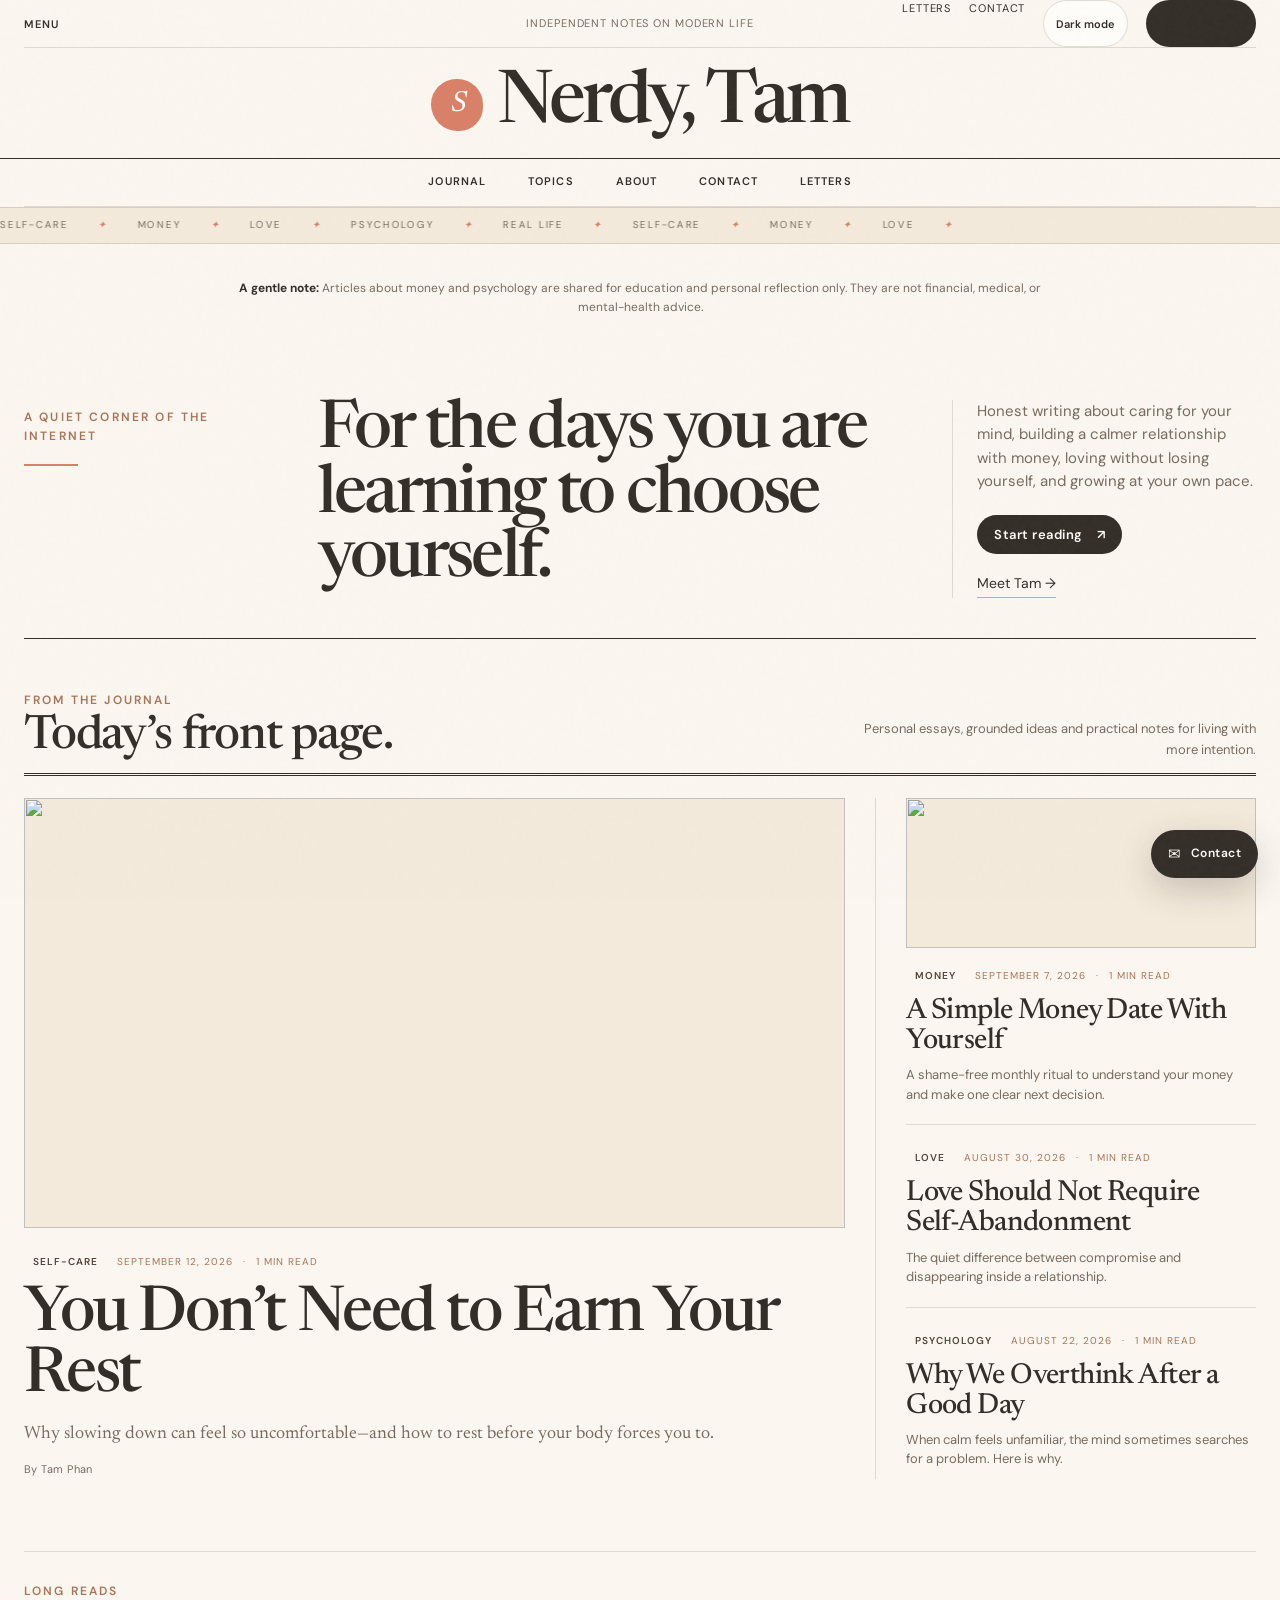
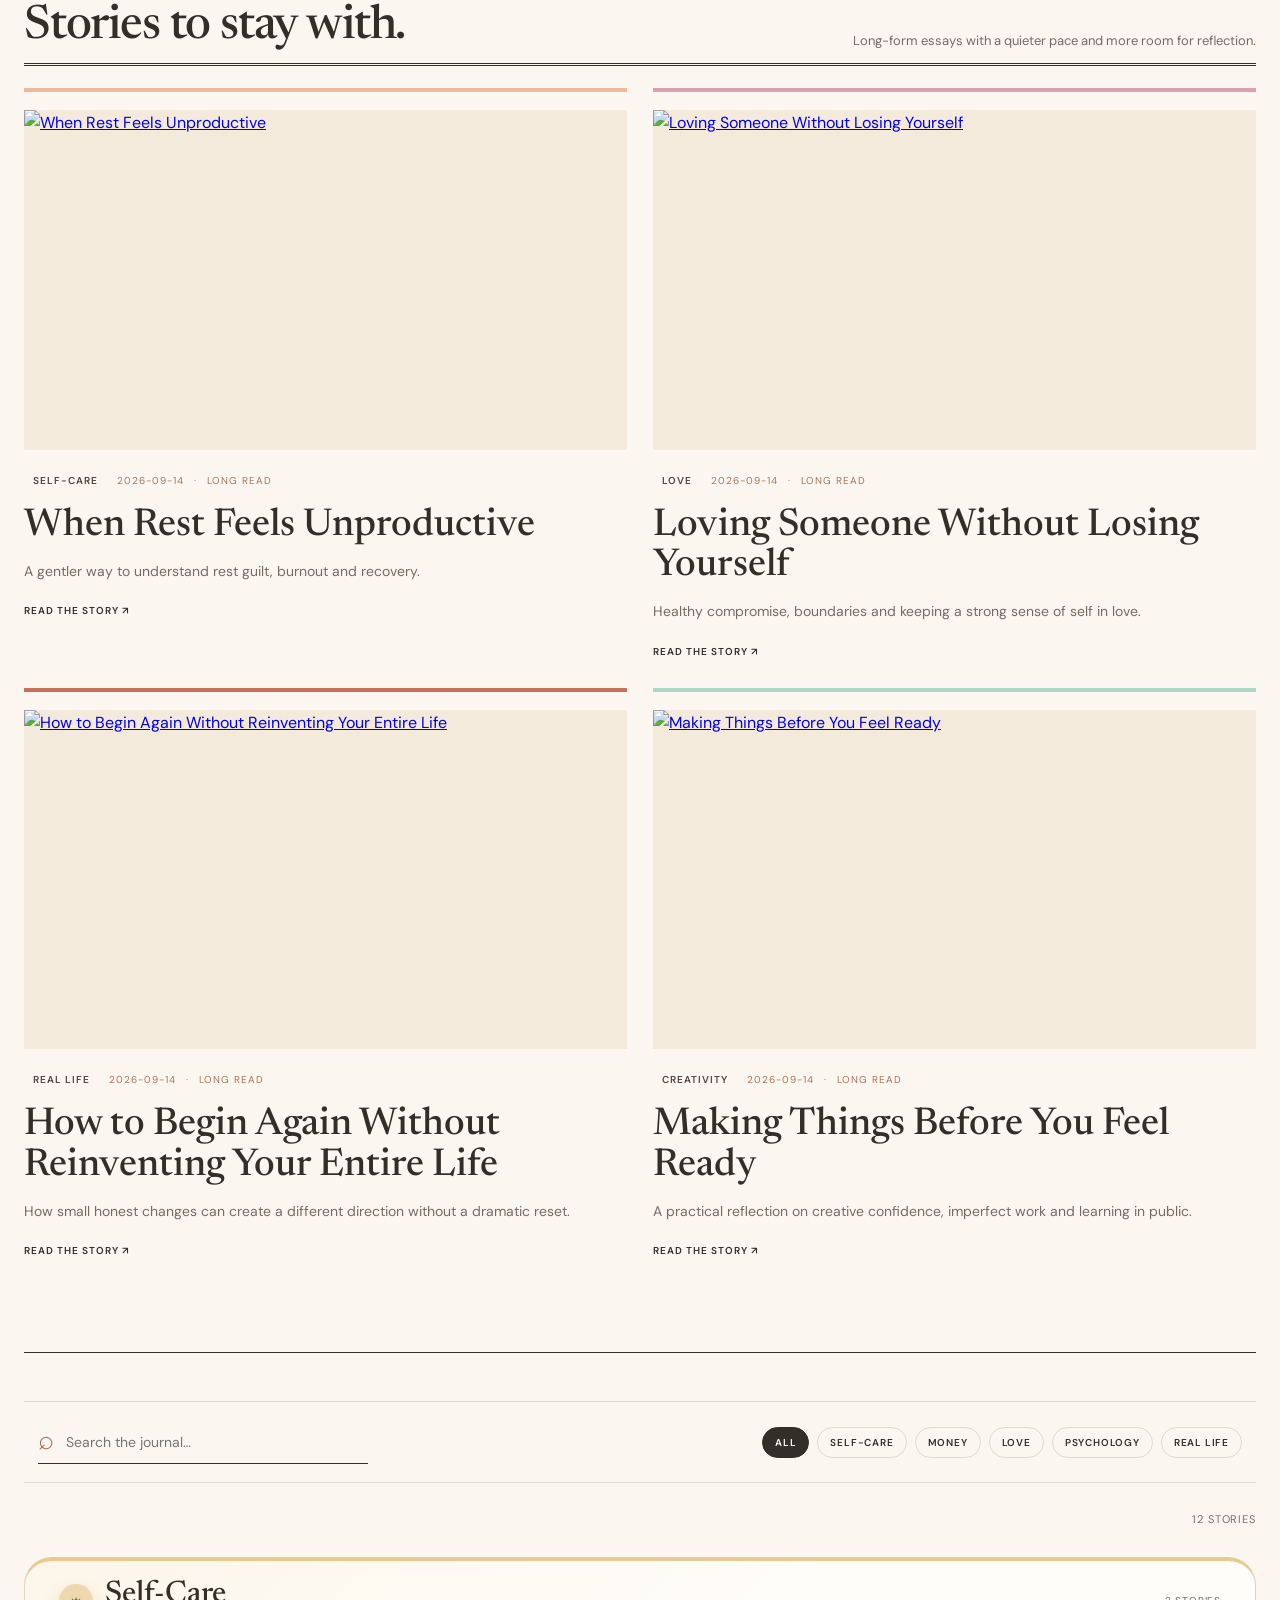
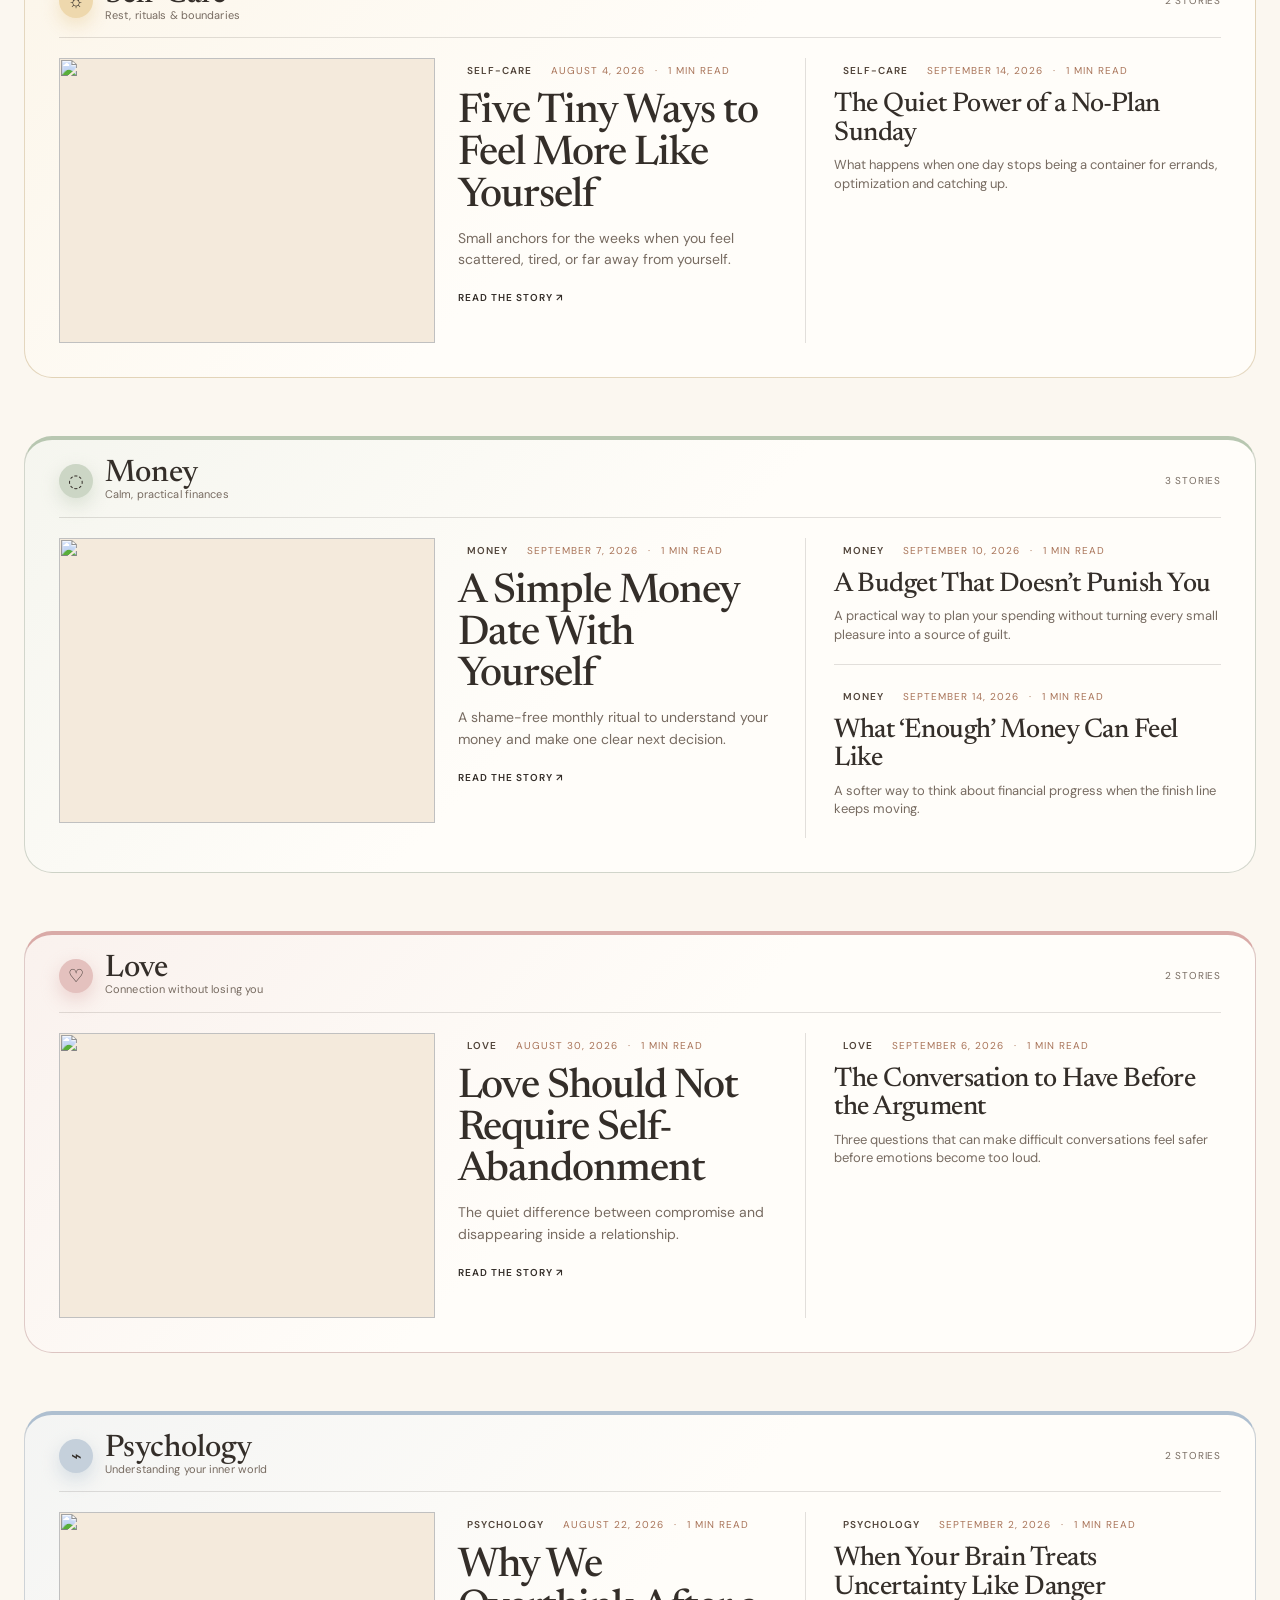
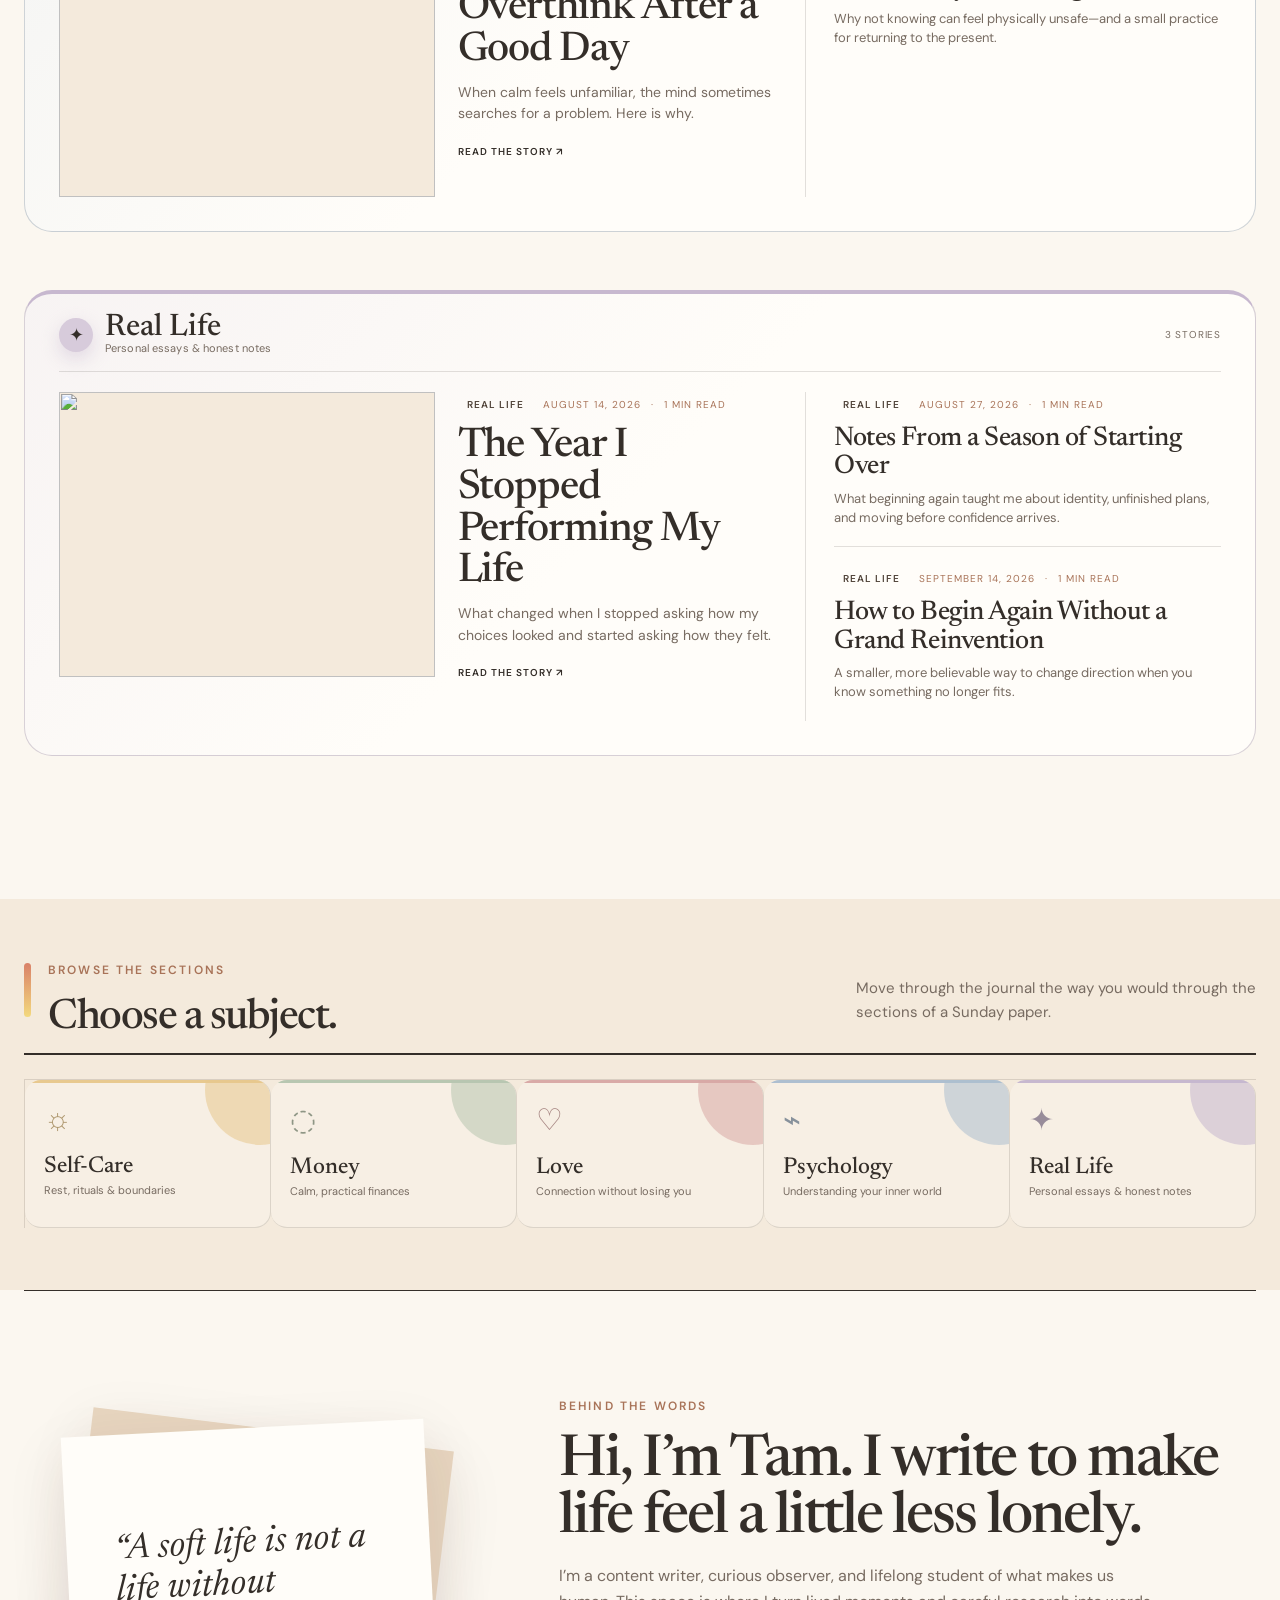
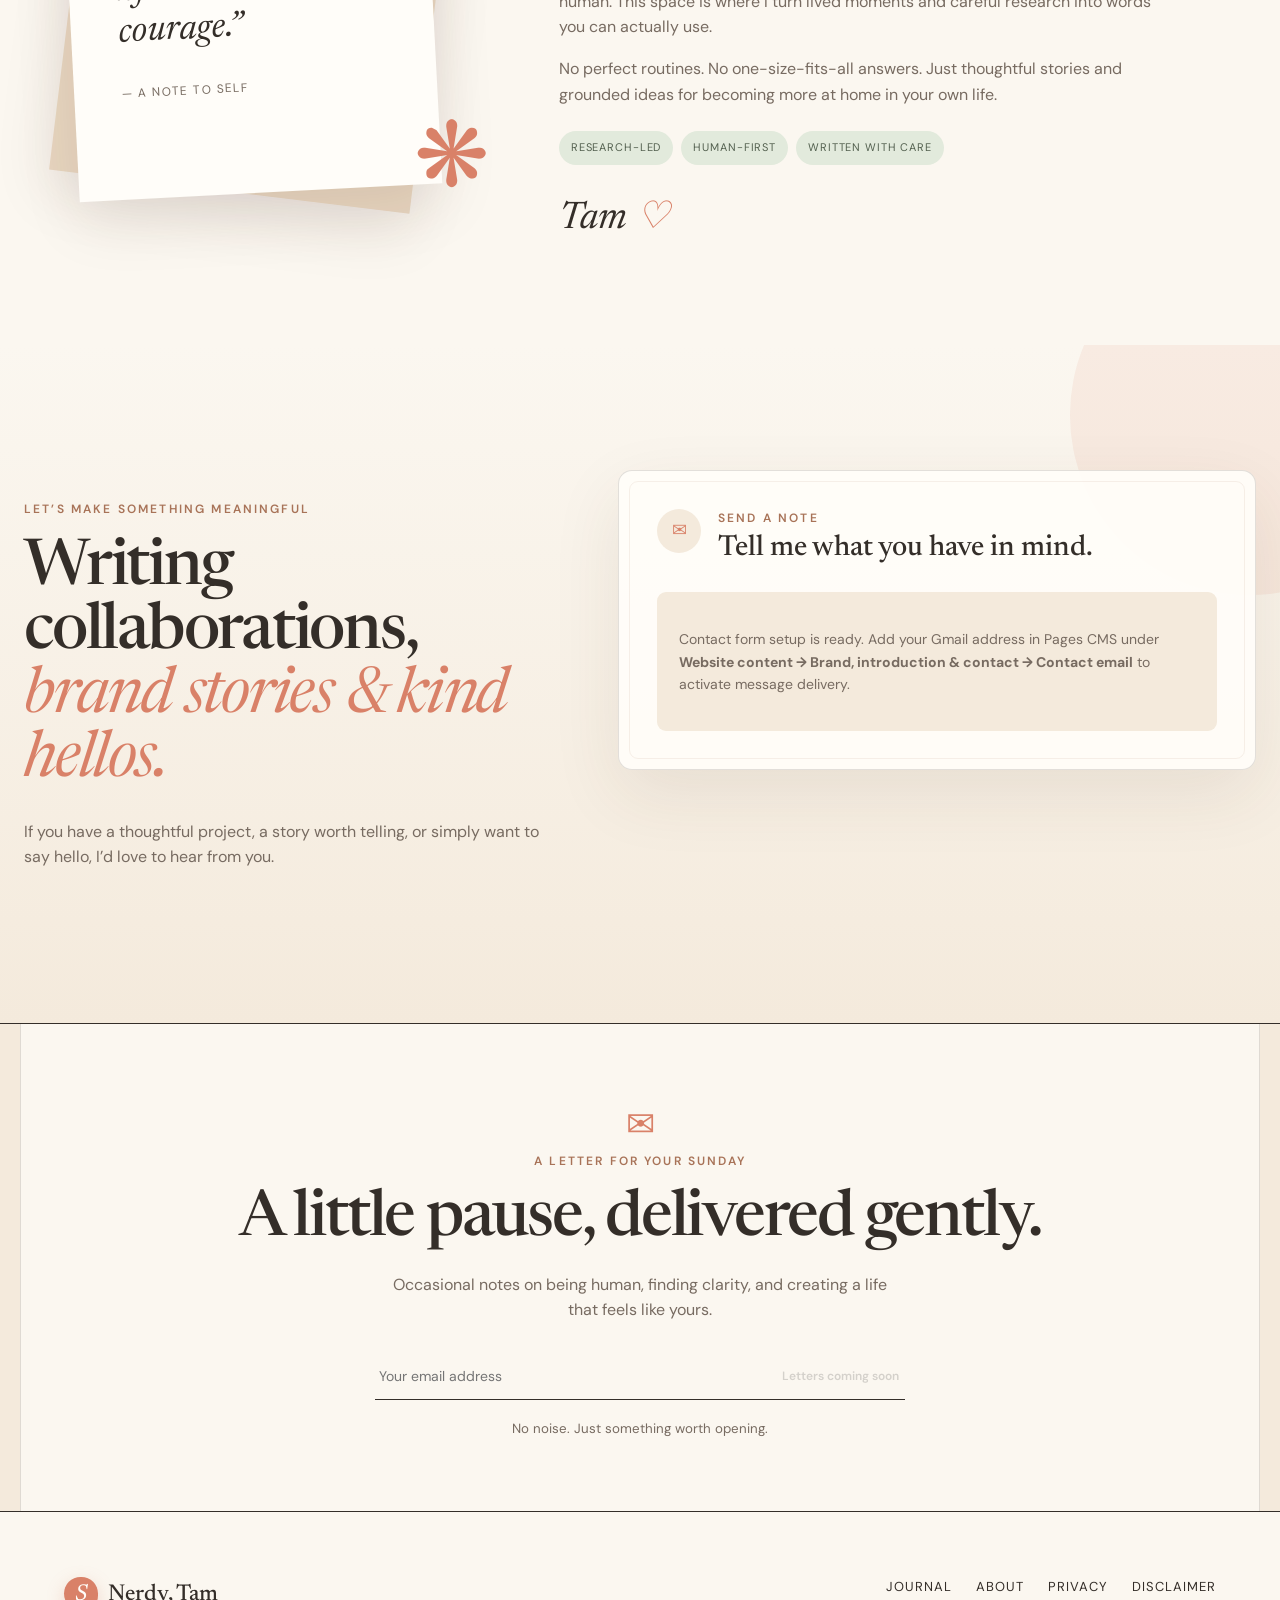
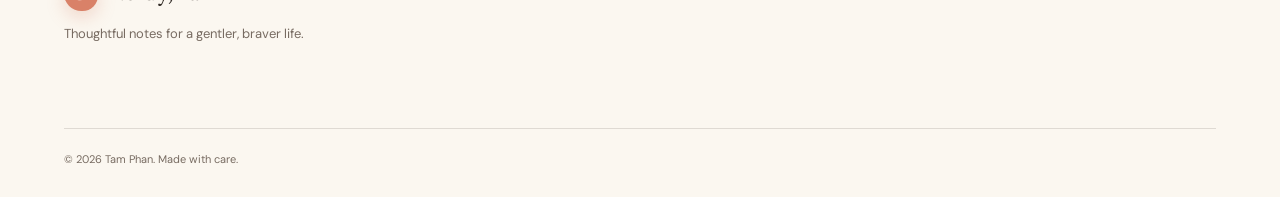
==== index.html @ a3bf7e42 "Activate topic color mapping and refresh editorial effects" ====
<!doctype html>
<html lang="en">
  <head>
    <meta charset="UTF-8" />
    <meta name="viewport" content="width=device-width, initial-scale=1.0" />
    <meta name="description" content="Softly, Tam — thoughtful notes on self-care, money, love, psychology, and becoming." />
    <meta property="og:title" content="Softly, Tam — Notes for a gentler life" />
    <meta property="og:description" content="Thoughtful writing about self-care, money, love, psychology, and becoming." />
    <meta property="og:type" content="website" />
    <meta name="theme-color" content="#f7f0e6" />
    <meta http-equiv="Cache-Control" content="no-cache, no-store, must-revalidate" />
    <title>Softly, Tam — Notes for a gentler life</title>
    <link rel="icon" href="assets/site-icon.svg" />
    <link rel="preconnect" href="https://fonts.googleapis.com" />
    <link rel="preconnect" href="https://fonts.gstatic.com" crossorigin />
    <link href="https://fonts.googleapis.com/css2?family=DM+Sans:wght@400;500;600&family=Newsreader:opsz,wght@6..72,400;6..72,500;6..72,600&display=swap" rel="stylesheet" />
    <link rel="stylesheet" href="styles.css?v=9" />
    <link rel="stylesheet" href="newspaper-layout.css?v=2" />
    <link rel="stylesheet" href="control-center.css?v=1" />
    <script src="app-cms.js?v=1" defer></script>
    <script src="editorial-upgrades.js?v=1" defer></script>
    <script src="topic-colors.js?v=1" defer></script>
    <script src="site-sync.js?v=3" defer></script>
    <script src="control-center.js?v=1" defer></script>
  </head>
  <body>
    <div class="grain" aria-hidden="true"></div>
    <header class="site-header newspaper-header">
      <div class="utility-row section-shell">
        <button class="menu-toggle" aria-expanded="false" aria-controls="site-nav">Menu</button>
        <span class="utility-note">Independent notes on modern life</span>
        <div class="utility-links"><a href="#letters">Letters</a><a href="#contact">Contact</a></div>
      </div>
      <div class="masthead-row"><a class="brand" href="#top" aria-label="Softly, Tam home"><span class="brand-mark">S</span><span data-site-name>Softly, Tam</span></a></div>
      <nav id="site-nav" aria-label="Main navigation"><a href="#journal">Journal</a><a href="#topics">Topics</a><a href="#about">About</a><a href="#contact">Contact</a><a href="#letters">Letters</a></nav>
    </header>
    <main id="top">
      <section class="editorial-intro section-shell"><div class="intro-kicker reveal"><p class="eyebrow" data-hero-eyebrow>A quiet corner of the internet</p></div><h1 class="reveal" data-hero-title>For the days you are learning to choose yourself.</h1><div class="intro-deck reveal"><p class="hero-intro" data-hero-intro>Honest writing about caring for your mind, building a calmer relationship with money, loving without losing yourself, and growing at your own pace.</p><div class="hero-actions"><a class="button primary" href="#journal">Start reading <span>↗</span></a><a class="text-link" href="#about">Meet Tam <span>→</span></a></div></div></section>
      <section class="marquee" aria-label="Journal themes"><div>SELF-CARE <i>✦</i> MONEY <i>✦</i> LOVE <i>✦</i> PSYCHOLOGY <i>✦</i> REAL LIFE <i>✦</i> SELF-CARE <i>✦</i> MONEY <i>✦</i> LOVE <i>✦</i></div></section>
      <section class="front-page section-shell" id="journal"><div class="paper-section-title reveal"><div><p class="eyebrow">From the journal</p><h2>Today’s front page.</h2></div><p>Personal essays, grounded ideas and practical notes for living with more intention.</p></div><div id="front-page-lead" class="front-page-grid"></div></section>
      <section class="journal-desk section-shell" aria-label="All journal stories"><div class="journal-tools reveal"><label class="search-box"><span>⌕</span><input id="post-search" type="search" placeholder="Search the journal…" aria-label="Search journal posts" /></label><div class="filter-pills" id="filter-pills" aria-label="Filter articles by topic"></div></div><p class="result-count" id="result-count" aria-live="polite"></p><div id="topic-sections"></div><p class="empty-state" id="empty-state" hidden>No stories found. Try another word or topic.</p></section>
      <section class="topics" id="topics"><div class="section-shell"><div class="section-heading reveal"><div><p class="eyebrow">Browse the sections</p><h2>Choose a subject.</h2></div><p>Move through the journal the way you would through the sections of a Sunday paper.</p></div><div class="topic-grid" id="topic-grid"></div></div></section>
      <section class="about section-shell" id="about"><div class="about-art reveal"><div class="paper paper-back"></div><div class="paper paper-front"><p>“A soft life is not a life without courage.”</p><span>— a note to self</span></div><span class="flower">❋</span><img data-profile-image alt="Portrait of Tam" hidden /><div class="portrait-placeholder" hidden><span>Your photo</span><small>Add it in Pages CMS</small></div></div><div class="about-copy reveal"><p class="eyebrow">Behind the words</p><h2 data-about-title>Hi, I’m Tam.<br /><em>I write to make life feel a little less lonely.</em></h2><div data-about-body><p>I’m a content writer, curious observer, and lifelong student of what makes us human. This space is where I turn lived moments and careful research into words you can actually use.</p><p>No perfect routines. No one-size-fits-all answers. Just thoughtful stories and grounded ideas for becoming more at home in your own life.</p></div><div class="about-values"><span>Research-led</span><span>Human-first</span><span>Written with care</span></div><div class="signature">Tam <span>♡</span></div></div></section>
      <section class="contact-strip" id="contact"><div class="section-shell contact-inner reveal"><div><p class="eyebrow">Let’s make something meaningful</p><h2>Writing collaborations,<br /><em>brand stories & kind hellos.</em></h2></div><div><p data-contact-text>If you have a thoughtful project, a story worth telling, or simply want to say hello, I’d love to hear from you.</p><a class="button primary contact-button" data-contact-email href="#">Write to Tam →</a></div></div></section>
      <section class="newsletter" id="letters"><div class="newsletter-inner reveal"><span class="mail-icon">✉</span><p class="eyebrow">A letter for your Sunday</p><h2 data-newsletter-title>A little pause,<br /><em>delivered gently.</em></h2><p data-newsletter-text>Occasional notes on being human, finding clarity, and creating a life that feels like yours.</p><form id="newsletter-form"><label class="sr-only" for="email">Email address</label><input id="email" type="email" placeholder="Your email address" required /><button type="submit">Join the letters →</button></form><small>No noise. Just something worth opening.</small></div></section>
      <section class="disclaimer section-shell" id="disclaimer"><p><strong>A gentle note:</strong> Articles about money and psychology are shared for education and personal reflection only. They are not financial, medical, or mental-health advice.</p></section>
    </main>
    <footer class="site-footer"><div><a class="brand" href="#top"><span class="brand-mark">S</span><span data-site-name>Softly, Tam</span></a><p data-footer-tagline>Thoughtful notes for a gentler, braver life.</p></div><div class="footer-links"><a href="#journal">Journal</a><a href="#about">About</a><a href="privacy.html">Privacy</a><a href="#disclaimer">Disclaimer</a><a data-contact-email href="#">Email</a></div><p class="copyright">© <span id="year"></span> <span data-author-name>Tam Phan</span>. Made with care.</p></footer>
    <div class="toast" role="status" aria-live="polite"></div>
    <script src="contact-enhancements.js?v=4" defer></script>
  </body>
</html>
---- styles.css ----
:root{--milk:#fbf7f0;--cream:#f4eadc;--beige:#e7d5bf;--sand:#c9ab8c;--clay:#a87358;--coral:#d98168;--ink:#342e29;--muted:#776b61;--white:#fffdf9;--line:rgba(52,46,41,.14);--serif:"Newsreader",Georgia,serif;--sans:"DM Sans",Arial,sans-serif}
*{box-sizing:border-box}html{scroll-behavior:smooth}body{margin:0;background:var(--milk);color:var(--ink);font-family:var(--sans);line-height:1.6;overflow-x:hidden}.grain{position:fixed;inset:0;pointer-events:none;z-index:20;opacity:.035;background-image:url("data:image/svg+xml,%3Csvg viewBox='0 0 180 180' xmlns='http://www.w3.org/2000/svg'%3E%3Cfilter id='n'%3E%3CfeTurbulence type='fractalNoise' baseFrequency='.9' numOctaves='3' stitchTiles='stitch'/%3E%3C/filter%3E%3Crect width='100%25' height='100%25' filter='url(%23n)' opacity='.75'/%3E%3C/svg%3E")}.site-header{height:84px;display:flex;align-items:center;justify-content:space-between;padding:0 clamp(22px,5vw,76px);border-bottom:1px solid var(--line);position:relative;z-index:10}.brand{display:inline-flex;align-items:center;gap:10px;color:var(--ink);text-decoration:none;font:500 23px var(--serif)}.brand-mark{display:grid;place-items:center;width:34px;height:34px;border-radius:50% 50% 47% 53%;background:var(--coral);color:var(--white);font-style:italic}.site-header nav{display:flex;gap:34px}.site-header nav a,.footer-links a{color:var(--ink);text-decoration:none;font-size:13px;letter-spacing:.08em;text-transform:uppercase}.site-header nav a:hover,.footer-links a:hover{color:var(--coral)}.menu-toggle{display:none;border:0;background:transparent;font:500 14px var(--sans);color:var(--ink)}.section-shell{width:min(1180px,calc(100% - 44px));margin:auto}.hero{min-height:650px;display:grid;grid-template-columns:1.1fr .9fr;align-items:center;gap:80px;padding-top:70px;padding-bottom:90px}.eyebrow{margin:0 0 18px;color:var(--clay);font-size:12px;font-weight:600;letter-spacing:.18em;text-transform:uppercase}.hero h1,.section-heading h2,.about h2,.newsletter h2{font:500 clamp(48px,6vw,82px)/.98 var(--serif);letter-spacing:-.035em;margin:0}.hero h1{max-width:770px}.hero-intro{font-size:17px;color:var(--muted);max-width:620px;margin:28px 0 34px}.hero-actions{display:flex;align-items:center;gap:28px}.button{border:0;text-decoration:none;display:inline-flex;align-items:center;justify-content:center;gap:14px;padding:15px 23px;border-radius:999px;font:600 13px var(--sans);letter-spacing:.04em;cursor:pointer}.primary{background:var(--ink);color:var(--white)}.primary:hover{background:var(--coral)}.text-link{color:var(--ink);font-size:14px;text-decoration:none;border-bottom:1px solid var(--sand);padding-bottom:3px}.hero-art{height:500px;position:relative}.arch-card{position:absolute;right:6%;top:0;width:78%;height:450px;border-radius:190px 190px 24px 24px;background:#e9d6bf;overflow:hidden;box-shadow:0 24px 70px rgba(87,62,43,.12)}.arch-card img{width:100%;height:100%;object-fit:cover}.portrait-placeholder{height:100%;display:flex;flex-direction:column;align-items:center;justify-content:center;color:#9b8069;background:linear-gradient(145deg,#efe1d2,#dec5aa)}.portrait-placeholder:before{content:"";width:110px;height:110px;border-radius:50%;background:rgba(255,253,249,.52);margin-bottom:20px}.portrait-placeholder span{font:500 25px var(--serif)}.portrait-placeholder small{font-size:11px;letter-spacing:.12em;text-transform:uppercase}.sun{position:absolute;width:210px;height:210px;border-radius:50%;background:#f3c875;right:0;top:34px}.hand-note{position:absolute;left:0;bottom:44px;z-index:2;transform:rotate(-7deg);font:italic 24px/1.3 var(--serif);color:var(--clay)}.spark{position:absolute;color:var(--coral);font-size:30px}.spark-one{right:0;bottom:30px}.spark-two{left:15%;top:30px}.marquee{overflow:hidden;border-block:1px solid var(--line);padding:15px 0;background:var(--cream)}.marquee div{white-space:nowrap;font-size:11px;letter-spacing:.2em;color:var(--muted);animation:scroll 25s linear infinite}.marquee i{color:var(--coral);padding:0 25px}.featured{padding-top:120px;padding-bottom:120px}.section-heading{display:flex;justify-content:space-between;align-items:end;margin-bottom:58px}.section-heading h2,.about h2,.newsletter h2{font-size:clamp(42px,5vw,68px)}.section-heading h2 em,.about h2 em,.newsletter h2 em{color:var(--coral);font-weight:400}.section-heading>p{max-width:400px;color:var(--muted);font-size:15px}.featured-layout{margin-bottom:70px}.featured-card{display:grid;grid-template-columns:1.15fr .85fr;border:1px solid var(--line);background:var(--white);border-radius:5px;overflow:hidden;min-height:470px}.post-art{min-height:270px;position:relative;background:var(--post-color,#e5c9ae);overflow:hidden}.post-art img{width:100%;height:100%;object-fit:cover}.art-shape{position:absolute;border-radius:50%;background:rgba(255,253,249,.65)}.art-shape.a{width:250px;height:250px;left:-50px;top:30px}.art-shape.b{width:150px;height:220px;border-radius:80px;right:17%;bottom:-40px;transform:rotate(26deg);background:rgba(179,111,83,.38)}.art-line{position:absolute;inset:18%;border:1px solid rgba(52,46,41,.22);border-radius:50% 45% 52% 48%;transform:rotate(-12deg)}.featured-card .post-copy{display:flex;flex-direction:column;justify-content:center;padding:clamp(34px,5vw,70px)}.post-meta{display:flex;gap:12px;align-items:center;color:var(--clay);font-size:11px;letter-spacing:.12em;text-transform:uppercase}.post-meta span+span:before{content:"·";padding-right:12px}.post-copy h3{font:500 clamp(30px,3vw,45px)/1.08 var(--serif);margin:17px 0}.post-copy p{color:var(--muted);margin:0 0 22px}.read-link{border:0;background:transparent;padding:0;color:var(--ink);font:600 12px var(--sans);letter-spacing:.08em;text-transform:uppercase;text-align:left;cursor:pointer}.read-link:hover{color:var(--coral)}.post-grid{display:grid;grid-template-columns:repeat(3,1fr);gap:24px}.post-card{background:var(--white);border:1px solid var(--line);border-radius:5px;overflow:hidden;transition:.25s transform,.25s box-shadow}.post-card:hover{transform:translateY(-5px);box-shadow:0 15px 35px rgba(79,58,40,.08)}.post-card .post-art{min-height:235px}.post-card .post-copy{padding:25px}.post-card h3{font:500 27px/1.12 var(--serif);margin:13px 0 14px}.post-card p{font-size:14px}.center{text-align:center;margin-top:48px}.secondary{background:transparent;color:var(--ink);border:1px solid var(--ink)}.secondary:hover{background:var(--ink);color:var(--white)}.topics{background:var(--cream);padding:115px 0}.topic-grid{display:grid;grid-template-columns:repeat(5,1fr);gap:12px}.topic-card{min-height:210px;padding:26px 20px;border:1px solid rgba(52,46,41,.12);background:rgba(255,253,249,.45);display:flex;flex-direction:column;justify-content:space-between;text-decoration:none;color:var(--ink);transition:.25s}.topic-card:hover{background:var(--white);transform:translateY(-4px)}.topic-icon{font:400 40px var(--serif);color:var(--coral)}.topic-card h3{font:500 24px var(--serif);margin:0}.topic-card p{font-size:12px;color:var(--muted);margin:5px 0}.about{padding-top:135px;padding-bottom:135px;display:grid;grid-template-columns:.8fr 1.2fr;gap:100px;align-items:center}.about-art{height:470px;position:relative}.paper{position:absolute;width:78%;height:365px;left:10%;top:45px;background:var(--white);box-shadow:0 20px 60px rgba(65,43,29,.1)}.paper-back{transform:rotate(7deg);background:var(--beige)}.paper-front{transform:rotate(-3deg);padding:75px 48px;display:flex;flex-direction:column;justify-content:center}.paper-front p{font:italic 36px/1.15 var(--serif);margin:0}.paper-front span{margin-top:30px;color:var(--muted);font-size:12px;text-transform:uppercase;letter-spacing:.12em}.flower{position:absolute;right:0;bottom:25px;font-size:90px;color:var(--coral)}.about-copy>div p{color:var(--muted);max-width:610px}.signature{font:italic 38px var(--serif);margin-top:28px}.signature span{color:var(--coral)}.newsletter{padding:25px;background:var(--cream)}.newsletter-inner{max-width:900px;margin:auto;text-align:center;padding:95px 35px;border:1px solid rgba(52,46,41,.17);background:var(--milk)}.mail-icon{font-size:35px;color:var(--coral)}.newsletter h2{margin-bottom:20px}.newsletter>div>p:not(.eyebrow){color:var(--muted);max-width:520px;margin:0 auto 30px}.newsletter form{display:flex;max-width:530px;margin:auto;border-bottom:1px solid var(--ink)}.newsletter input{flex:1;border:0;background:transparent;padding:14px 4px;outline:0;font:14px var(--sans)}.newsletter button{border:0;background:transparent;font:600 12px var(--sans);cursor:pointer}.newsletter small{display:block;margin-top:18px;color:var(--muted)}.site-footer{padding:65px clamp(22px,5vw,76px) 28px;display:grid;grid-template-columns:1fr auto;gap:50px;border-top:1px solid var(--line)}.site-footer>div>p{color:var(--muted);font-size:13px}.footer-links{display:flex;gap:24px;align-items:start}.copyright{grid-column:1/-1;margin:20px 0 0;border-top:1px solid var(--line);padding-top:22px;font-size:11px;color:var(--muted)}dialog{width:min(760px,calc(100% - 30px));max-height:88vh;border:0;border-radius:8px;padding:0;background:var(--white);color:var(--ink);box-shadow:0 35px 100px rgba(44,32,24,.25)}dialog::backdrop{background:rgba(52,46,41,.55);backdrop-filter:blur(6px)}.dialog-close{position:sticky;top:16px;float:right;margin:16px;border:0;width:38px;height:38px;border-radius:50%;background:var(--cream);font-size:25px;z-index:2;cursor:pointer}#article-content{padding:65px clamp(28px,8vw,85px) 80px}#article-content h1{font:500 clamp(39px,6vw,62px)/1 var(--serif);margin:12px 0 25px}#article-content .article-lead{font:400 21px/1.5 var(--serif);color:var(--clay);border-left:2px solid var(--coral);padding-left:20px}#article-content .article-body{font:16px/1.8 var(--sans);color:#544a43}#article-content .article-body p{margin:1.3em 0}.toast{position:fixed;right:25px;bottom:25px;background:var(--ink);color:var(--white);padding:13px 18px;border-radius:4px;transform:translateY(100px);opacity:0;transition:.3s;z-index:30}.toast.show{transform:none;opacity:1}.reveal{opacity:0;transform:translateY(20px);transition:.75s ease}.reveal.visible{opacity:1;transform:none}.sr-only{position:absolute;width:1px;height:1px;padding:0;margin:-1px;overflow:hidden;clip:rect(0,0,0,0);white-space:nowrap;border:0}@keyframes scroll{to{transform:translateX(-50%)}}
@media(max-width:900px){.hero{grid-template-columns:1fr;gap:30px;padding-top:55px}.hero-art{height:420px}.arch-card{width:65%;right:10%;height:390px}.featured-card{grid-template-columns:1fr}.post-grid{grid-template-columns:repeat(2,1fr)}.topic-grid{grid-template-columns:repeat(3,1fr)}.about{grid-template-columns:1fr;gap:30px}.about-art{max-width:520px;width:100%;margin:auto}.section-heading{align-items:start;gap:35px}.site-header nav{display:none;position:absolute;top:84px;left:0;right:0;background:var(--milk);padding:25px;flex-direction:column;border-bottom:1px solid var(--line)}.site-header nav.open{display:flex}.menu-toggle{display:block}}
@media(max-width:600px){.section-shell{width:min(100% - 30px,1180px)}.site-header{height:70px}.site-header nav{top:70px}.hero{min-height:auto;padding-bottom:65px}.hero h1{font-size:48px}.hero-art{height:350px}.arch-card{height:330px;width:78%;right:3%}.sun{width:150px;height:150px}.hand-note{font-size:20px}.section-heading{display:block}.section-heading>p{margin-top:20px}.featured{padding-block:80px}.post-grid{grid-template-columns:1fr}.topic-grid{grid-template-columns:repeat(2,1fr)}.topic-card{min-height:180px}.about{padding-block:90px}.about-art{height:370px}.paper{height:300px;width:84%;left:7%}.paper-front{padding:45px 30px}.paper-front p{font-size:30px}.flower{font-size:65px}.newsletter-inner{padding:70px 20px}.newsletter form{display:block;border:0}.newsletter input{width:100%;border-bottom:1px solid var(--ink);text-align:center}.newsletter button{margin-top:20px;background:var(--ink);color:var(--white);padding:13px 20px;border-radius:999px}.site-footer{grid-template-columns:1fr}.footer-links{flex-wrap:wrap}}

/* Publication upgrade */
.hero:before{content:"";position:absolute;width:340px;height:340px;border-radius:50%;background:#dbe5d4;filter:blur(2px);left:-220px;top:210px;opacity:.55;z-index:-1}.hero{position:relative}.brand-mark{box-shadow:0 6px 18px rgba(217,129,104,.28)}.featured-card{border-top:5px solid #e7afa8}.featured-card .post-art{border-right:1px solid var(--line)}.author-line{font-size:12px!important;color:var(--muted)!important;margin:12px 0 -5px!important}.art-topic{position:absolute;left:50%;top:50%;transform:translate(-50%,-50%);font:400 72px var(--serif);color:rgba(52,46,41,.55);z-index:2}.post-card h3 a{color:inherit;text-decoration:none}.post-card h3 a:hover{color:var(--coral)}
.journal-tools{display:flex;align-items:center;justify-content:space-between;gap:25px;padding:20px 0 36px;border-top:1px solid var(--line)}.search-box{width:min(330px,100%);display:flex;align-items:center;gap:8px;border-bottom:1px solid var(--ink);padding:7px 2px}.search-box span{font:27px var(--serif);color:var(--clay)}.search-box input{width:100%;border:0;background:transparent;outline:0;color:var(--ink);font:14px var(--sans)}.filter-pills{display:flex;gap:8px;flex-wrap:wrap;justify-content:flex-end}.filter-pill{border:1px solid var(--line);background:var(--white);color:var(--ink);border-radius:999px;padding:9px 14px;font:500 11px var(--sans);letter-spacing:.04em;cursor:pointer}.filter-pill:hover,.filter-pill.active{background:var(--ink);color:var(--white);border-color:var(--ink)}
.journal-group{padding:48px 0 65px;border-top:1px solid var(--line)}.group-heading{display:grid;grid-template-columns:auto auto 1fr;align-items:center;gap:13px;margin-bottom:25px}.group-heading>span{display:grid;place-items:center;width:43px;height:43px;border-radius:50%;background:var(--topic-color);font:23px var(--serif)}.group-heading h3{font:500 34px var(--serif);margin:0}.group-heading p{justify-self:end;color:var(--muted);font-size:12px;text-transform:uppercase;letter-spacing:.1em}.journal-group .post-card{border-top:4px solid var(--topic-color)}.empty-state{text-align:center;padding:70px;color:var(--muted);font:italic 23px var(--serif)}
.topic-card{position:relative;overflow:hidden;border-top:5px solid var(--topic-color)}.topic-card:after{content:"";width:110px;height:110px;border-radius:50%;position:absolute;right:-45px;top:-45px;background:var(--topic-color);opacity:.55}.topic-card .topic-icon{position:relative;z-index:1}.about-values{display:flex;flex-wrap:wrap;gap:8px;margin-top:24px}.about-values span{padding:8px 12px;border-radius:999px;background:#e2eadc;color:#53604f;font-size:11px;text-transform:uppercase;letter-spacing:.08em}
.contact-strip{background:#cbd8c8;padding:85px 0;color:#30392e}.contact-inner{display:grid;grid-template-columns:1.2fr .8fr;gap:80px;align-items:end}.contact-strip h2{font:500 clamp(38px,5vw,62px)/1 var(--serif);margin:0}.contact-strip h2 em{color:#a45e50;font-weight:400}.contact-strip .eyebrow{color:#596b55}.contact-inner>div:last-child p{margin:0 0 25px;color:#52604f}.contact-button{background:#30392e}.disclaimer{padding:35px 0;color:var(--muted);font-size:12px;text-align:center}.disclaimer p{margin:0 auto;max-width:850px}.disclaimer strong{color:var(--ink)}
@media(prefers-reduced-motion:reduce){html{scroll-behavior:auto}.marquee div{animation:none}.reveal{opacity:1;transform:none;transition:none}}
@media(max-width:900px){.journal-tools{align-items:flex-start;flex-direction:column}.filter-pills{justify-content:flex-start}.contact-inner{grid-template-columns:1fr;gap:35px}.featured-card .post-art{border-right:0}.site-header nav{max-height:calc(100vh - 84px);overflow:auto}}
@media(max-width:600px){.filter-pills{flex-wrap:nowrap;overflow-x:auto;width:100%;padding-bottom:6px}.filter-pill{flex:0 0 auto}.group-heading{grid-template-columns:auto 1fr}.group-heading p{display:none}.journal-group{padding-block:38px}.contact-strip{padding:65px 0}.contact-strip h2{font-size:42px}}

/* Editorial hierarchy refresh */
body{background:
  radial-gradient(circle at 92% 8%,rgba(243,217,126,.14),transparent 23rem),
  radial-gradient(circle at 5% 36%,rgba(173,216,197,.12),transparent 24rem),
  var(--milk)}
.site-header{position:sticky;top:0;background:rgba(251,247,240,.88);backdrop-filter:blur(18px);-webkit-backdrop-filter:blur(18px);box-shadow:0 1px 0 var(--line);z-index:19}
.site-header nav a{position:relative;padding:31px 0 27px}
.site-header nav a:after{content:"";position:absolute;left:0;right:100%;bottom:22px;height:2px;background:var(--coral);transition:right .28s ease}
.site-header nav a:hover:after,.site-header nav a:focus-visible:after{right:0}
.section-heading>div{position:relative;padding-left:24px}
.section-heading>div:before{content:"";position:absolute;left:0;top:2px;width:7px;height:54px;border-radius:99px;background:linear-gradient(var(--coral),#f3d97e)}
.featured-layout{position:relative}
.featured-card{position:relative;border:1px solid rgba(52,46,41,.12);border-top:0;border-radius:26px;box-shadow:0 22px 70px rgba(79,58,40,.09);background:var(--white)}
.featured-card:before{content:"";position:absolute;inset:0 0 auto;height:7px;background:var(--card-color);z-index:4}
.featured-label{position:absolute;top:26px;left:26px;z-index:5;padding:9px 13px;border-radius:999px;background:rgba(255,253,249,.9);box-shadow:0 5px 20px rgba(52,46,41,.12);font-size:10px;font-weight:600;letter-spacing:.14em;text-transform:uppercase}
.featured-card .post-copy{position:relative;background:linear-gradient(145deg,var(--white),color-mix(in srgb,var(--card-color) 11%,var(--white)))}
.featured-card .post-art{border-right:0}
.featured-card h3 a,.post-card h3 a{color:inherit;text-decoration:none;background-image:linear-gradient(color-mix(in srgb,var(--card-color) 58%,transparent),color-mix(in srgb,var(--card-color) 58%,transparent));background-repeat:no-repeat;background-position:0 90%;background-size:0 .32em;box-decoration-break:clone;-webkit-box-decoration-break:clone;transition:background-size .45s cubic-bezier(.2,.75,.25,1),color .2s}
.featured-card:hover h3 a,.post-card:hover h3 a,.featured-card h3 a:focus-visible,.post-card h3 a:focus-visible{background-size:100% .32em;color:#28231f}
.featured-card h3 a:focus-visible,.post-card h3 a:focus-visible{outline:2px solid var(--card-color);outline-offset:5px;border-radius:2px}
.post-meta span:first-child{padding:5px 9px;border-radius:999px;background:color-mix(in srgb,var(--card-color) 30%,var(--white));color:#51443a;font-weight:600}
.post-meta span:nth-child(2):before{content:"";padding:0}
.post-meta span+span:before{margin-right:0}
.read-link{display:inline-flex;align-items:center;gap:10px;width:max-content;text-decoration:none}
.read-link span{border-bottom:1px solid currentColor;padding-bottom:3px}
.read-link b{display:inline-grid;place-items:center;width:28px;height:28px;border-radius:50%;background:var(--card-color);font:600 13px var(--sans);transition:transform .25s ease}
.featured-card:hover .read-link b,.post-card:hover .read-link b{transform:translate(3px,-3px)}
.journal-tools{position:sticky;top:84px;z-index:8;margin:0 -14px 22px;padding:18px 14px;background:rgba(251,247,240,.94);backdrop-filter:blur(15px);border-bottom:1px solid var(--line)}
.journal-group{margin:0 0 30px;padding:34px;border:1px solid color-mix(in srgb,var(--topic-color) 38%,var(--line));border-radius:28px;background:linear-gradient(135deg,color-mix(in srgb,var(--topic-color) 14%,var(--white)),var(--white) 48%)}
.group-heading{grid-template-columns:auto 1fr auto;margin-bottom:28px}
.group-heading>span{box-shadow:0 7px 18px color-mix(in srgb,var(--topic-color) 46%,transparent)}
.group-heading small{display:block;margin-top:-3px;color:var(--muted);font-size:12px;letter-spacing:.01em}
.post-grid{grid-template-columns:repeat(2,minmax(0,1fr));gap:22px}
.journal-group .post-card{position:relative;border:1px solid rgba(52,46,41,.11);border-top:0;border-radius:18px;box-shadow:0 8px 25px rgba(79,58,40,.055);isolation:isolate}
.journal-group .post-card:before{content:"";position:absolute;inset:0 0 auto;height:6px;background:var(--card-color);z-index:3}
.post-card .post-art{min-height:255px}
.post-card .post-copy{background:linear-gradient(145deg,var(--white),color-mix(in srgb,var(--card-color) 8%,var(--white)))}
.post-grid[data-count="1"] .post-card{grid-column:1/-1;display:grid;grid-template-columns:minmax(280px,.82fr) 1.18fr;min-height:330px}
.post-grid[data-count="1"] .post-art{height:100%;min-height:330px}
.topic-card{border-radius:16px}.topic-card:hover{box-shadow:0 14px 35px rgba(79,58,40,.08)}
@media(max-width:900px){.site-header nav a{padding:0}.site-header nav a:after{bottom:-5px}.journal-tools{top:84px}.post-grid[data-count="1"] .post-card{grid-template-columns:1fr}.post-grid[data-count="1"] .post-art{min-height:260px}.journal-group{padding:28px}}
@media(max-width:700px){.post-grid{grid-template-columns:1fr}.journal-group{padding:23px 18px;border-radius:20px}.journal-tools{top:70px}.featured-card{border-radius:20px}.featured-label{top:20px;left:20px}.section-heading>div{padding-left:18px}.section-heading>div:before{width:5px}.post-meta{flex-wrap:wrap;row-gap:7px}}

/* Homepage opening animation */
.hero-word{display:inline-block;will-change:transform,opacity,filter}
.hero-animate .hero-word{opacity:0;filter:blur(2px);transform:translateY(.28em)}
.hero-animate.is-entered .hero-word{animation:hero-word-in .72s cubic-bezier(.2,.72,.18,1) forwards;animation-delay:calc(70ms + var(--word-index) * 42ms)}
.hero-animate .hero-copy .eyebrow,.hero-animate .hero-intro,.hero-animate .hero-actions{opacity:0;transform:translateY(8px)}
.hero-animate.is-entered .hero-copy .eyebrow{animation:hero-detail-in .58s ease forwards .06s}
.hero-animate.is-entered .hero-intro{animation:hero-detail-in .64s ease forwards .54s}
.hero-animate.is-entered .hero-actions{animation:hero-detail-in .64s ease forwards .68s}
.hero-animate .arch-card{opacity:.25;clip-path:inset(0 0 8% 0 round 190px 190px 24px 24px);transform:translateY(10px)}
.hero-animate.is-entered .arch-card{animation:hero-arch-in .9s cubic-bezier(.2,.78,.2,1) forwards .16s}
.hero-animate .sun{opacity:.25;transform:scale(.92)}
.hero-animate.is-entered .sun{animation:sun-arrive .72s cubic-bezier(.2,.8,.2,1) forwards .08s,sun-breathe 7s ease-in-out infinite 1s}
.hero-animate .hand-note{opacity:0;transform:translate(-4px,6px) rotate(-8.5deg)}
.hero-animate.is-entered .hand-note{animation:note-arrive .66s ease forwards .72s,note-float 6.5s ease-in-out infinite 1.5s}
.hero-animate .spark{opacity:0}
.hero-animate.is-entered .spark-one{animation:spark-twinkle 4.4s ease-in-out infinite .85s}
.hero-animate.is-entered .spark-two{animation:spark-twinkle 5.1s ease-in-out infinite 1.08s}
.hero-actions .primary span{display:inline-block;transition:transform .28s ease}.hero-actions .primary:hover span{transform:translate(2px,-2px)}
@keyframes hero-word-in{to{opacity:1;filter:blur(0);transform:translateY(0) rotate(0)}}
@keyframes hero-detail-in{to{opacity:1;transform:translateY(0)}}
@keyframes hero-arch-in{to{opacity:1;clip-path:inset(0 0 0 0 round 190px 190px 24px 24px);transform:translateY(0)}}
@keyframes sun-arrive{to{opacity:1;transform:scale(1)}}
@keyframes sun-breathe{0%,100%{transform:scale(1)}50%{transform:scale(1.015)}}
@keyframes note-arrive{to{opacity:1;transform:translate(0,0) rotate(-7deg)}}
@keyframes note-float{0%,100%{transform:translateY(0) rotate(-7deg)}50%{transform:translateY(-3px) rotate(-6.5deg)}}
@keyframes spark-twinkle{0%,100%{opacity:.42;transform:scale(.92) rotate(0)}50%{opacity:.82;transform:scale(1.04) rotate(8deg)}}
@media(prefers-reduced-motion:reduce){.hero-animate .hero-word,.hero-animate .hero-copy .eyebrow,.hero-animate .hero-intro,.hero-animate .hero-actions,.hero-animate .arch-card,.hero-animate .sun,.hero-animate .hand-note,.hero-animate .spark{animation:none!important;opacity:1;filter:none;transform:none;clip-path:none}.hero-animate .hand-note{transform:rotate(-7deg)}}

/* Reliable content updates and clearer interaction states */
[hidden]{display:none!important}.site-header{position:sticky;top:0;background:rgba(251,247,240,.92);backdrop-filter:blur(14px);z-index:15}.result-count{margin:-20px 0 24px;color:var(--muted);font-size:12px;letter-spacing:.06em;text-transform:uppercase}.newsletter button:disabled{opacity:.55;cursor:not-allowed}.search-box:focus-within{border-color:var(--coral)}.filter-pill:focus-visible,.read-link:focus-visible,.button:focus-visible{outline:3px solid rgba(217,129,104,.35);outline-offset:3px}
---- newspaper-layout.css ----
/* Newspaper-inspired homepage layout — preserves the existing Softly, Tam palette and type system. */

body{background:var(--milk)}
.section-shell{width:min(1240px,calc(100% - 48px))}

/* Masthead */
.site-header.newspaper-header{height:auto;display:block;padding:0;background:rgba(251,247,240,.97);border-bottom:0;position:relative}
.utility-row{min-height:43px;display:grid;grid-template-columns:1fr auto 1fr;align-items:center;border-bottom:1px solid var(--line);font-size:11px;letter-spacing:.08em;text-transform:uppercase}
.utility-row .menu-toggle{display:block;justify-self:start;border:0;background:transparent;padding:0;color:var(--ink);font:600 11px var(--sans);letter-spacing:.1em;text-transform:uppercase;cursor:pointer}
.utility-note{color:var(--muted);text-align:center}
.utility-links{justify-self:end;display:flex;gap:18px}
.utility-links a{color:var(--ink);text-decoration:none}
.utility-links a:hover{color:var(--coral)}
.masthead-row{padding:24px 24px 20px;text-align:center;border-bottom:1px solid var(--ink)}
.masthead-row .brand{gap:14px;font:500 clamp(46px,5.7vw,76px)/.9 var(--serif);letter-spacing:-.045em}
.masthead-row .brand-mark{width:52px;height:52px;font-size:29px;box-shadow:none}
.site-header.newspaper-header nav{width:min(1240px,calc(100% - 48px));margin:auto;display:flex;align-items:center;justify-content:center;gap:0;min-height:48px;border-bottom:1px solid var(--line);overflow-x:auto;scrollbar-width:none}
.site-header.newspaper-header nav::-webkit-scrollbar{display:none}
.site-header.newspaper-header nav a{white-space:nowrap;padding:14px 20px;border-right:1px solid var(--line);font-size:11px;font-weight:600;letter-spacing:.1em}
.site-header.newspaper-header nav a:first-child{border-left:1px solid var(--line)}
.site-header.newspaper-header nav a:hover{background:var(--cream);color:var(--ink)}

/* Editorial intro replaces the oversized lifestyle hero with a front-of-paper deck */
.editorial-intro{display:grid;grid-template-columns:.72fr 1.65fr .83fr;gap:30px;align-items:start;padding-top:48px;padding-bottom:40px;border-bottom:1px solid var(--ink)}
.editorial-intro .intro-kicker{padding-top:8px}
.editorial-intro .eyebrow{margin-bottom:9px}
.editorial-intro .intro-kicker:after{content:"";display:block;width:54px;height:2px;background:var(--coral);margin-top:18px}
.editorial-intro h1{font:500 clamp(43px,5.2vw,70px)/.97 var(--serif);letter-spacing:-.04em;margin:0}
.editorial-intro .intro-deck{padding-left:24px;border-left:1px solid var(--line)}
.editorial-intro .hero-intro{font-size:15px;line-height:1.55;color:var(--muted);margin:0 0 22px;max-width:none}
.editorial-intro .hero-actions{gap:18px;align-items:flex-start;flex-direction:column}
.editorial-intro .button{padding:11px 17px}
.hero-word{display:inline-block;opacity:0;transform:translateY(13px);transition:opacity .55s ease,transform .55s ease;transition-delay:calc(var(--word-index)*35ms)}
.editorial-intro.is-entered .hero-word{opacity:1;transform:none}

/* Existing ticker retained, but tightened into a newspaper strap */
.marquee{background:var(--cream);padding:10px 0;border-top:0;border-bottom:1px solid var(--line)}
.marquee div{font-size:10px;letter-spacing:.17em}

/* Front page */
.front-page{padding-top:52px;padding-bottom:62px}
.paper-section-title{display:flex;align-items:end;justify-content:space-between;gap:25px;padding-bottom:12px;margin-bottom:22px;border-bottom:3px double var(--ink)}
.paper-section-title .eyebrow{margin:0}
.paper-section-title h2{font:500 clamp(31px,3.7vw,48px)/1 var(--serif);letter-spacing:-.025em;margin:3px 0 0}
.paper-section-title>p{max-width:410px;color:var(--muted);font-size:13px;margin:0;text-align:right}
.front-page-grid{display:grid;grid-template-columns:minmax(0,1.9fr) minmax(280px,.78fr);gap:30px;align-items:start}
.lead-story{padding-right:30px;border-right:1px solid var(--line)}
.lead-story .post-art{display:block;min-height:430px;height:430px;margin-bottom:21px}
.lead-story .post-meta{margin-bottom:10px}
.lead-story h2{font:500 clamp(39px,4.9vw,64px)/.98 var(--serif);letter-spacing:-.035em;margin:0 0 13px}
.lead-story h2 a,.rail-story h3 a,.section-lead-story h3 a,.compact-story h4 a{color:inherit;text-decoration:none}
.lead-story h2 a:hover,.rail-story h3 a:hover,.section-lead-story h3 a:hover,.compact-story h4 a:hover{color:var(--coral)}
.lead-story .lead-excerpt{font:400 18px/1.45 var(--serif);color:var(--muted);max-width:780px;margin:0 0 14px}
.byline{font-size:11px;color:var(--muted);letter-spacing:.04em;margin:8px 0 0}
.front-page-rail{display:flex;flex-direction:column}
.rail-story{padding:0 0 20px;margin-bottom:20px;border-bottom:1px solid var(--line)}
.rail-story:last-child{border-bottom:0;margin-bottom:0}
.rail-story .post-art{min-height:150px;height:150px;margin-bottom:15px}
.rail-story .post-meta{margin-bottom:8px;flex-wrap:wrap}
.rail-story h3{font:500 29px/1.04 var(--serif);letter-spacing:-.02em;margin:0 0 8px}
.rail-story p{font-size:13px;line-height:1.5;color:var(--muted);margin:0}

/* Search and section navigation */
.journal-desk{padding-top:48px;padding-bottom:85px;border-top:1px solid var(--ink)}
.journal-tools{display:grid;grid-template-columns:minmax(260px,.75fr) 1.5fr;gap:24px;align-items:center;margin:0 0 28px}
.search-box{display:flex;align-items:center;gap:10px;border-bottom:1px solid var(--ink);padding:7px 0}
.search-box input{width:100%;border:0;background:transparent;outline:0;color:var(--ink);font:14px var(--sans)}
.filter-pills{display:flex;gap:8px;justify-content:flex-end;flex-wrap:wrap}
.filter-pill{border:1px solid var(--line);background:transparent;color:var(--ink);padding:8px 12px;border-radius:999px;font:600 10px var(--sans);letter-spacing:.08em;text-transform:uppercase;cursor:pointer}
.filter-pill.active,.filter-pill:hover{background:var(--ink);color:var(--white);border-color:var(--ink)}
.result-count{font-size:11px;color:var(--muted);letter-spacing:.08em;text-transform:uppercase;text-align:right;margin:0 0 28px}

/* Newspaper category sections */
.journal-group{margin:0 0 58px;padding-top:18px;border-top:4px solid var(--ink)}
.group-heading{display:flex;align-items:center;gap:12px;padding-bottom:13px;border-bottom:1px solid var(--line);margin-bottom:20px}
.group-heading>span{display:grid;place-items:center;width:34px;height:34px;border-radius:50%;background:var(--topic-color);font:500 18px var(--serif)}
.group-heading h3{font:500 31px/1 var(--serif);margin:0}
.group-heading small{color:var(--muted);font-size:11px}
.group-heading>p{margin-left:auto;font-size:10px;color:var(--muted);letter-spacing:.08em;text-transform:uppercase}
.newspaper-section-grid{display:grid;grid-template-columns:minmax(0,1.45fr) minmax(260px,.75fr);gap:28px}
.section-lead-story{display:grid;grid-template-columns:1.08fr .92fr;gap:23px;padding-right:28px;border-right:1px solid var(--line)}
.section-lead-story .post-art{min-height:285px;height:285px}
.section-lead-story .post-meta{margin-bottom:8px;flex-wrap:wrap}
.section-lead-story h3{font:500 clamp(31px,3.2vw,44px)/1.02 var(--serif);letter-spacing:-.025em;margin:0 0 10px}
.section-lead-story p{font-size:14px;line-height:1.55;color:var(--muted);margin:0 0 12px}
.section-story-list{display:flex;flex-direction:column}
.compact-story{padding:0 0 19px;margin-bottom:19px;border-bottom:1px solid var(--line)}
.compact-story:last-child{margin-bottom:0;border-bottom:0}
.compact-story .post-meta{margin-bottom:7px;flex-wrap:wrap}
.compact-story h4{font:500 27px/1.05 var(--serif);letter-spacing:-.018em;margin:0 0 8px}
.compact-story p{font-size:13px;line-height:1.45;color:var(--muted);margin:0}
.empty-state{padding:35px 0;border-top:1px solid var(--line);font:500 28px var(--serif);color:var(--muted)}

/* Topics become a newspaper section directory rather than large lifestyle cards */
.topics{background:var(--cream);padding:62px 0}
.topics .section-heading{display:flex;align-items:end;justify-content:space-between;margin-bottom:24px;padding-bottom:14px;border-bottom:2px solid var(--ink)}
.topics .section-heading h2{font-size:42px}
.topic-grid{display:grid;grid-template-columns:repeat(5,1fr);gap:0;border-top:1px solid var(--line);border-left:1px solid var(--line)}
.topic-card{min-height:145px;padding:22px 19px;background:rgba(255,253,249,.25);border:0;border-right:1px solid var(--line);border-bottom:1px solid var(--line);justify-content:flex-start;gap:18px}
.topic-card:hover{transform:none;background:var(--white)}
.topic-icon{font-size:30px}
.topic-card h3{font-size:23px}
.topic-card p{font-size:11px;line-height:1.4}

/* About / contact / newsletter retain their visual identity, but align to the editorial grid */
.about{padding-top:92px;padding-bottom:92px;gap:70px;border-top:1px solid var(--ink)}
.about h2{font-size:clamp(38px,4.5vw,58px)}
.newsletter{padding:0;background:var(--cream);border-top:1px solid var(--ink)}
.newsletter-inner{max-width:1240px;border:0;border-left:1px solid var(--line);border-right:1px solid var(--line);padding:72px 35px}
.site-footer{border-top:1px solid var(--ink)}

/* Reuse existing abstract art vocabulary */
.post-art{position:relative;display:block;overflow:hidden;background:var(--post-color,#e5c9ae)}
.post-art img{width:100%;height:100%;object-fit:cover;display:block}
.art-topic{position:absolute;left:50%;top:50%;transform:translate(-50%,-50%);font:400 70px var(--serif);color:rgba(52,46,41,.46);z-index:2}
.post-meta{display:flex;gap:10px;align-items:center;color:var(--clay);font-size:10px;letter-spacing:.1em;text-transform:uppercase}
.post-meta span+span:before{content:"·";padding-right:10px}
.read-link{display:inline-flex;gap:8px;color:var(--ink);text-decoration:none;font:600 10px var(--sans);letter-spacing:.1em;text-transform:uppercase}
.read-link:hover{color:var(--coral)}

@media(max-width:980px){
  .editorial-intro{grid-template-columns:.65fr 1.35fr}.editorial-intro .intro-deck{grid-column:1/-1;border-left:0;border-top:1px solid var(--line);padding:20px 0 0;display:flex;justify-content:space-between;gap:30px}.editorial-intro .hero-intro{max-width:650px}
  .front-page-grid{grid-template-columns:1.5fr .8fr}.lead-story .post-art{height:360px;min-height:360px}
  .newspaper-section-grid{grid-template-columns:1fr}.section-lead-story{border-right:0;padding-right:0;padding-bottom:24px;border-bottom:1px solid var(--line)}
  .topic-grid{grid-template-columns:repeat(3,1fr)}
}

@media(max-width:760px){
  .section-shell{width:min(100% - 30px,1240px)}
  .utility-row{grid-template-columns:1fr 1fr}.utility-note{display:none}.utility-links{gap:12px}
  .masthead-row{padding:18px 15px 16px}.masthead-row .brand{font-size:46px}.masthead-row .brand-mark{width:42px;height:42px;font-size:24px}
  .site-header.newspaper-header nav{display:none;position:static;width:100%;padding:0 15px;background:var(--milk);flex-direction:column;align-items:stretch;border-bottom:1px solid var(--ink)}
  .site-header.newspaper-header nav.open{display:flex}
  .site-header.newspaper-header nav a,.site-header.newspaper-header nav a:first-child{border-left:0;border-right:0;border-bottom:1px solid var(--line);padding:13px 0}
  .editorial-intro{display:block;padding-top:34px;padding-bottom:28px}.editorial-intro .intro-kicker{margin-bottom:17px}.editorial-intro h1{font-size:47px}.editorial-intro .intro-deck{display:block;margin-top:22px}.editorial-intro .hero-actions{flex-direction:row;align-items:center}
  .paper-section-title{display:block}.paper-section-title>p{text-align:left;margin-top:12px}
  .front-page{padding-top:36px}.front-page-grid{display:block}.lead-story{padding-right:0;border-right:0;padding-bottom:25px;border-bottom:1px solid var(--line)}.lead-story .post-art{height:310px;min-height:310px}.lead-story h2{font-size:43px}.front-page-rail{padding-top:24px}.rail-story .post-art{height:190px}
  .journal-tools{grid-template-columns:1fr}.filter-pills{justify-content:flex-start;overflow-x:auto;flex-wrap:nowrap;padding-bottom:5px}.filter-pill{white-space:nowrap}.result-count{text-align:left}
  .section-lead-story{grid-template-columns:1fr}.section-lead-story .post-art{height:260px}.section-lead-story h3{font-size:36px}
  .topic-grid{grid-template-columns:repeat(2,1fr)}
}

@media(max-width:480px){
  .masthead-row .brand{font-size:39px}.masthead-row .brand-mark{width:38px;height:38px}
  .editorial-intro h1{font-size:40px}.editorial-intro .hero-actions{align-items:flex-start;flex-direction:column}
  .lead-story .post-art{height:250px;min-height:250px}.lead-story h2{font-size:37px}.lead-story .lead-excerpt{font-size:16px}
  .rail-story h3{font-size:27px}
  .topic-grid{grid-template-columns:1fr}
}
---- control-center.css ----
.announcement-bar{position:relative;z-index:30;background:var(--accent-runtime,var(--coral));color:#fffdf9;text-align:center;padding:9px 44px;font:600 11px/1.4 var(--sans);letter-spacing:.06em}.announcement-bar a{color:inherit;margin-left:10px;text-underline-offset:3px}.announcement-close{position:absolute;right:14px;top:50%;transform:translateY(-50%);border:0;background:transparent;color:inherit;font-size:18px;cursor:pointer}.global-cta-wrap{display:flex;gap:10px;align-items:center;flex-wrap:wrap}.global-cta-wrap .button{white-space:nowrap}.theme-toggle{border:1px solid var(--line);background:var(--white);color:var(--ink);border-radius:999px;padding:8px 12px;font:600 11px var(--sans);cursor:pointer}.control-section[hidden]{display:none!important}.projects-section,.case-studies-section{padding:90px 0;border-top:1px solid var(--line)}.control-section-heading{display:flex;align-items:end;justify-content:space-between;gap:30px;margin-bottom:34px}.control-section-heading h2{font:500 clamp(38px,5vw,60px)/1 var(--serif);margin:0}.projects-grid,.case-grid{display:grid;grid-template-columns:repeat(3,1fr);gap:18px}.project-card,.case-card{border-top:4px solid var(--card-accent,var(--coral));background:var(--white);padding:24px;border-inline:1px solid var(--line);border-bottom:1px solid var(--line)}.project-card img,.case-card img{display:block;width:100%;aspect-ratio:16/10;object-fit:cover;margin-bottom:18px}.project-card h3,.case-card h3{font:500 27px/1.1 var(--serif);margin:8px 0}.project-card p,.case-card p{color:var(--muted);font-size:14px}.project-meta{display:flex;gap:12px;flex-wrap:wrap;color:var(--clay);font-size:10px;letter-spacing:.1em;text-transform:uppercase}.project-gallery{display:flex;gap:8px;margin-top:14px;overflow:auto}.project-gallery img{width:90px;aspect-ratio:1;object-fit:cover;margin:0}.theme-minimal .grain,.theme-minimal .marquee{display:none}.theme-minimal .post-art,.theme-minimal .project-card,.theme-minimal .case-card{border-radius:0}.theme-original .newspaper-header .masthead-row{padding-block:20px}.theme-dark,.color-mode-dark{--milk:#1e1a18;--cream:#27211e;--beige:#342b26;--sand:#806a5d;--clay:#d2a085;--coral:#df8f75;--ink:#f5eee7;--muted:#c0b2a9;--white:#241f1c;--line:rgba(245,238,231,.16);color-scheme:dark}.theme-dark img,.color-mode-dark img{filter:none}.animation-none .reveal{opacity:1!important;transform:none!important;transition:none!important}.animation-fade .reveal{transform:none}.animation-slide .reveal{transform:translateX(-24px)}.animation-zoom .reveal{transform:scale(.97)}.animation-strong .reveal{transform:translateY(38px)}.animation-fast .reveal{transition-duration:.35s}.animation-slow .reveal{transition-duration:1.15s}.custom-page-link{white-space:nowrap}@media(max-width:850px){.projects-grid,.case-grid{grid-template-columns:1fr 1fr}.control-section-heading{align-items:start;flex-direction:column}.utility-links .global-cta-wrap{display:none}}@media(max-width:600px){.projects-grid,.case-grid{grid-template-columns:1fr}.announcement-bar{padding-inline:34px}.theme-toggle{padding:7px 10px}.projects-section,.case-studies-section{padding:65px 0}}
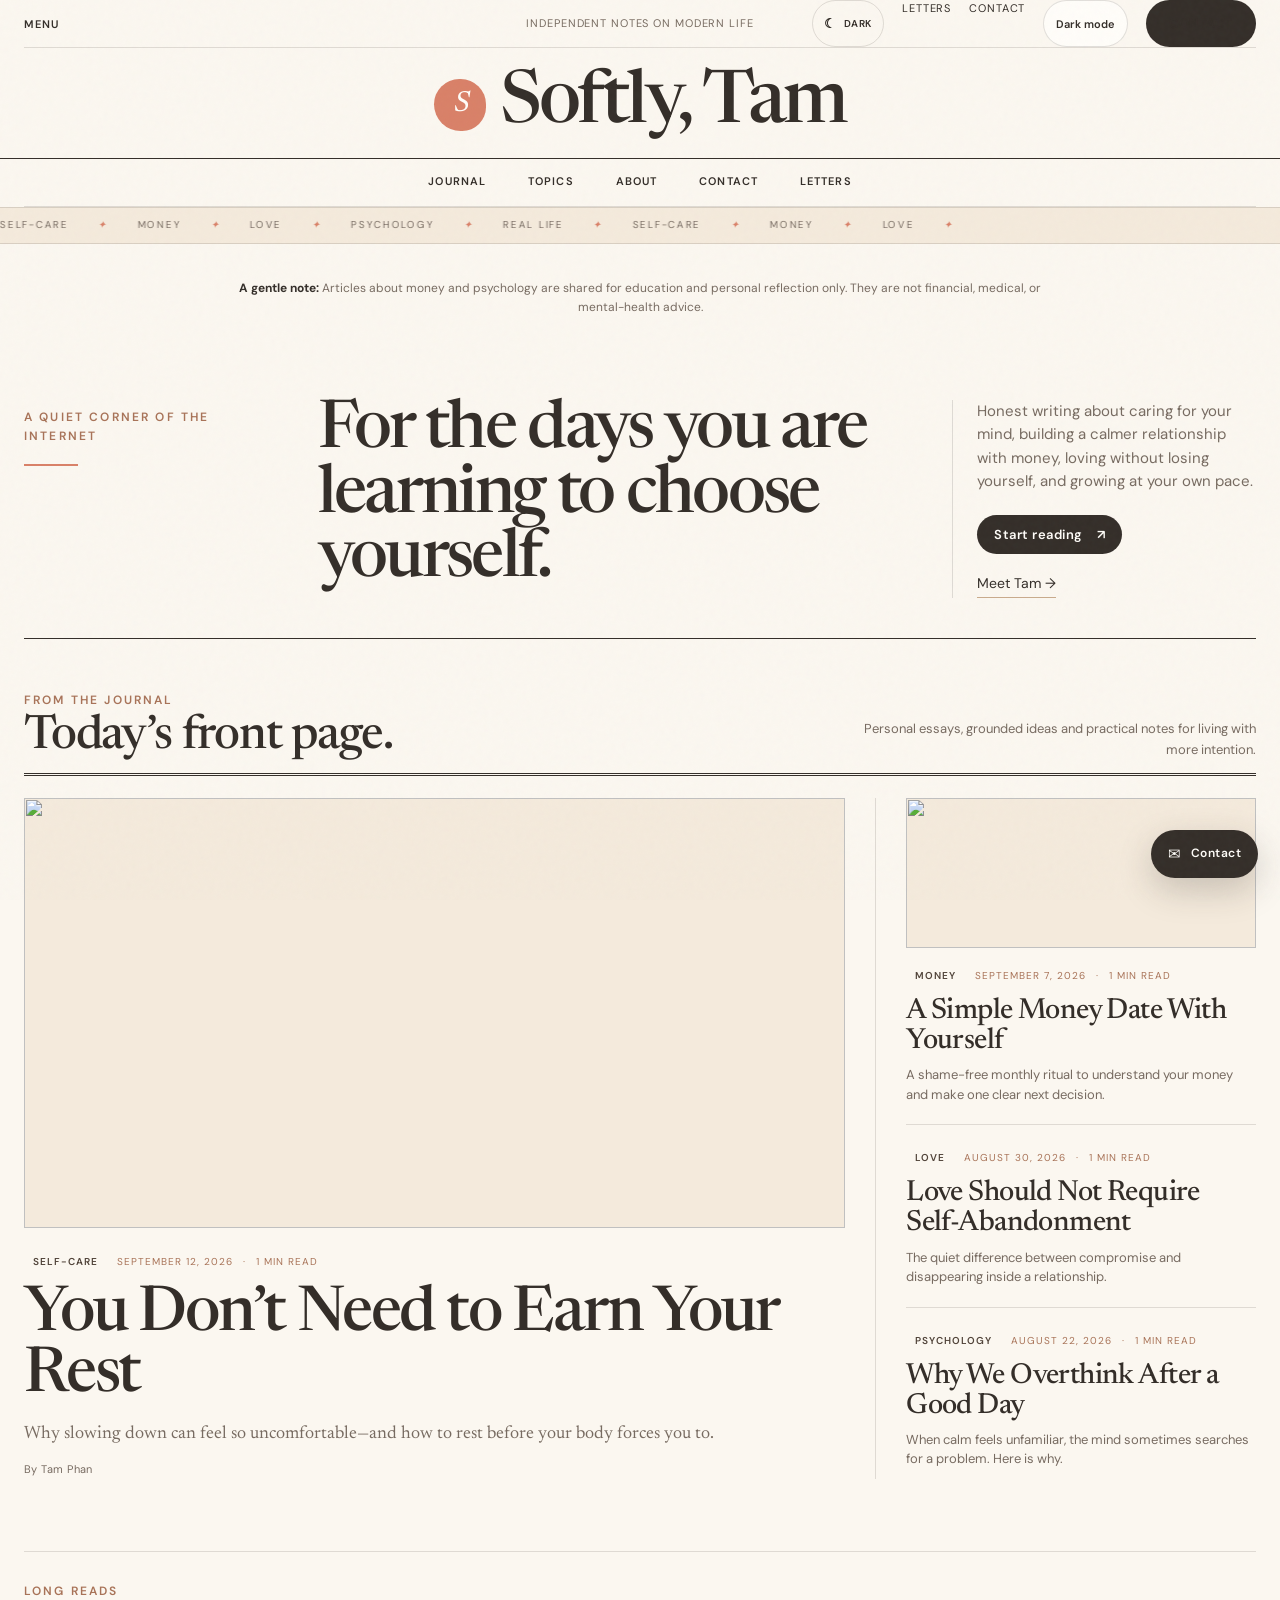
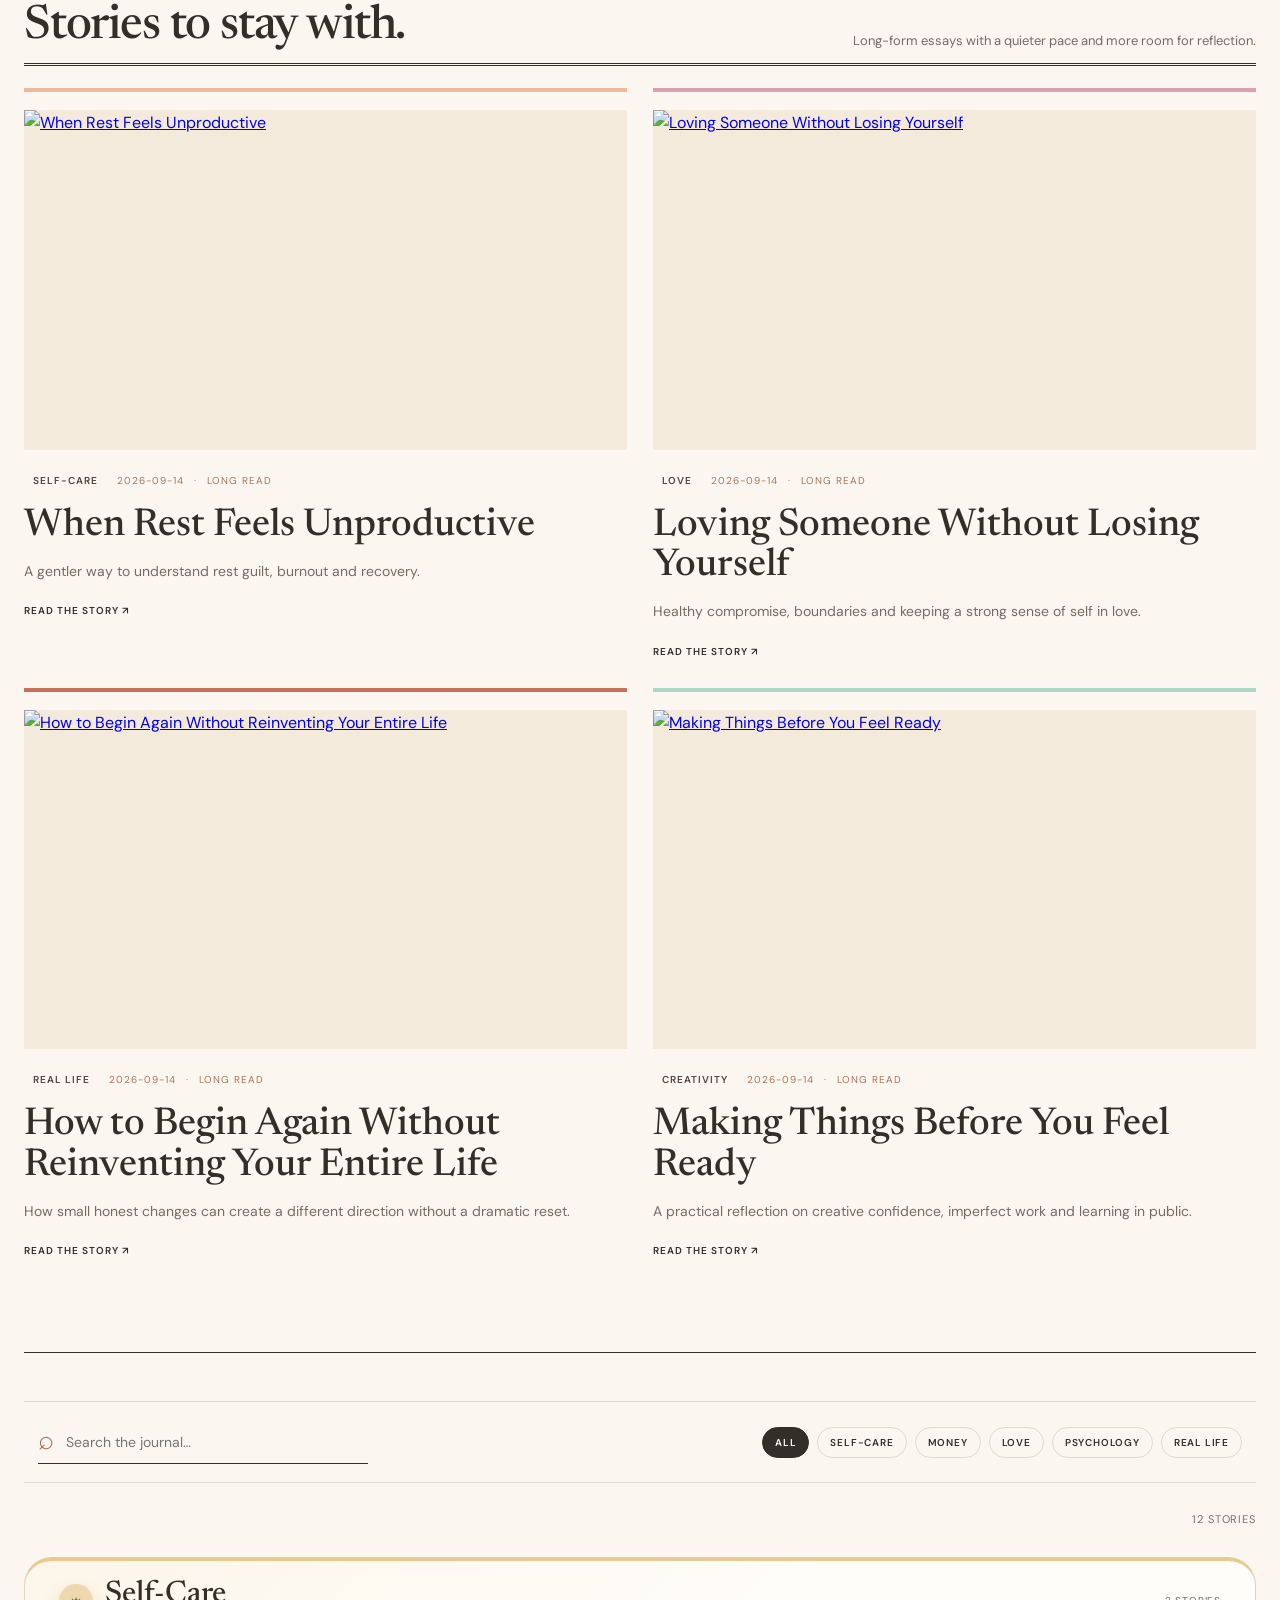
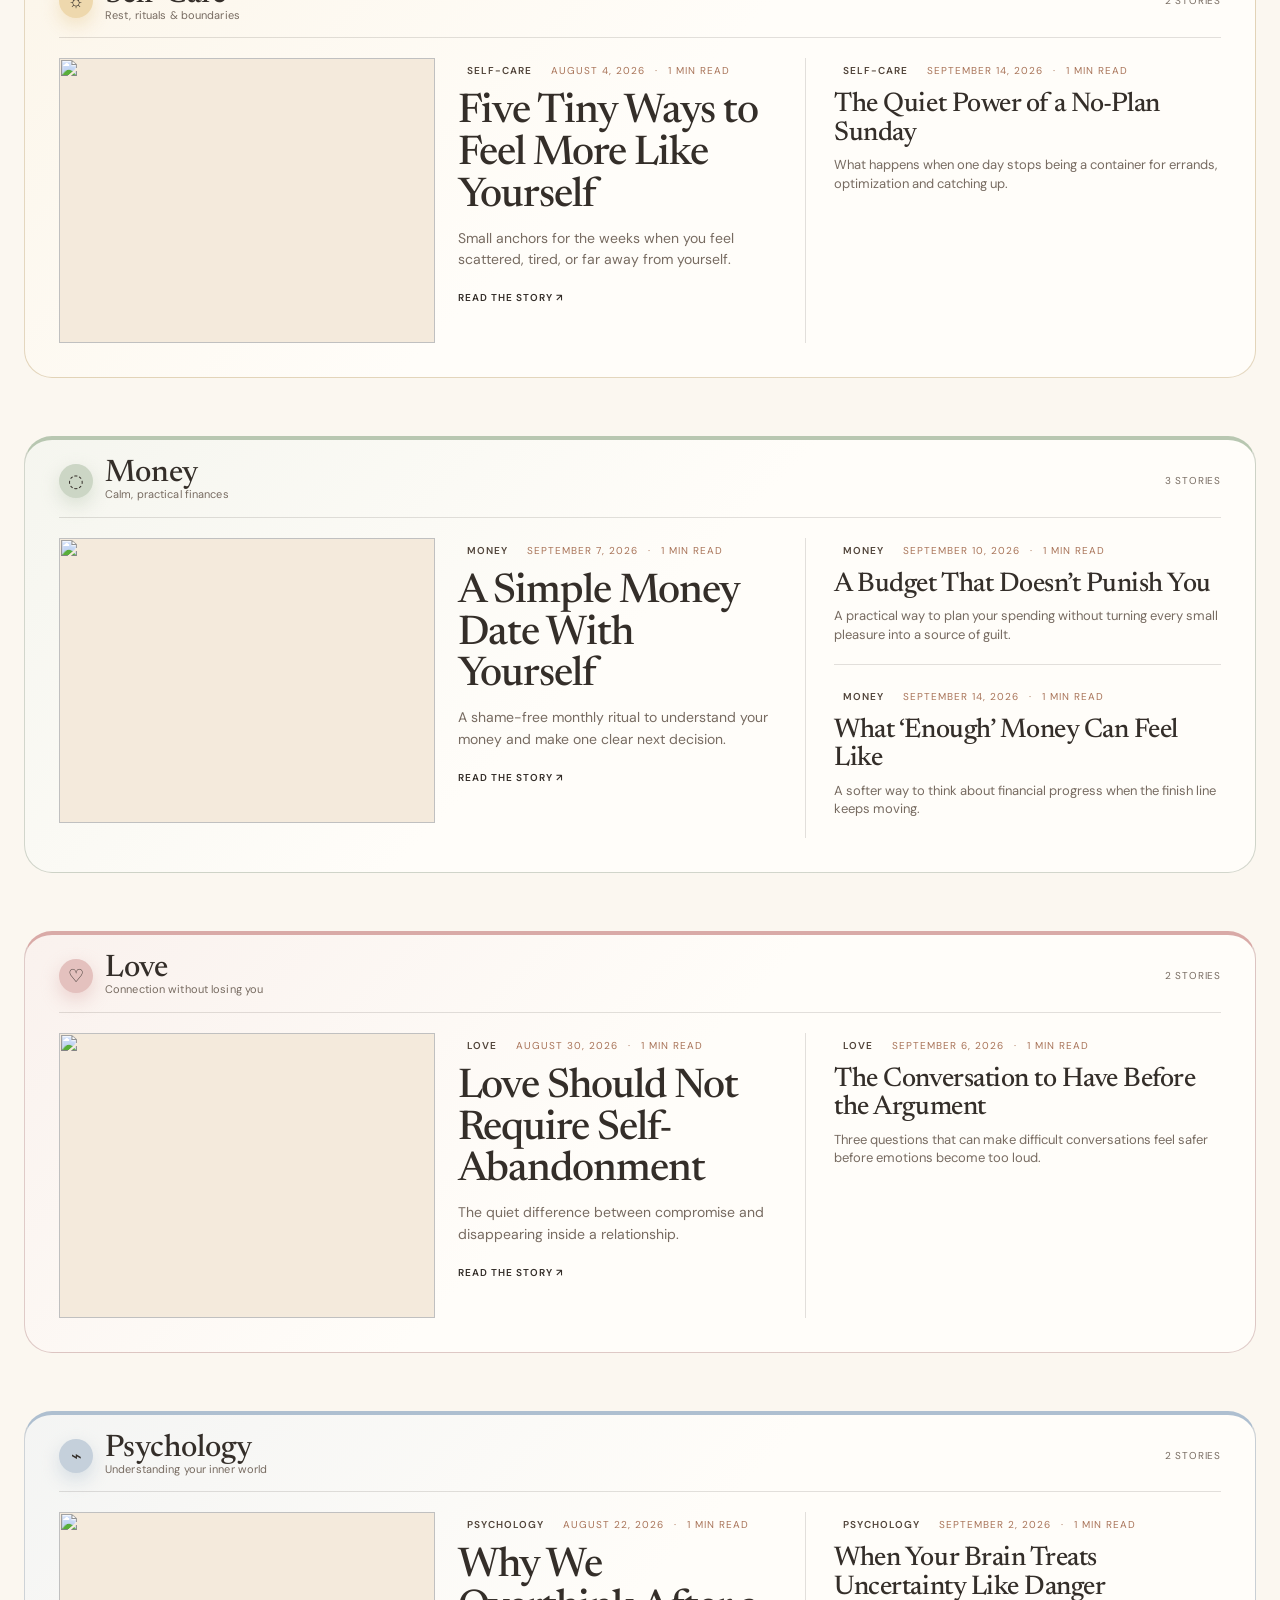
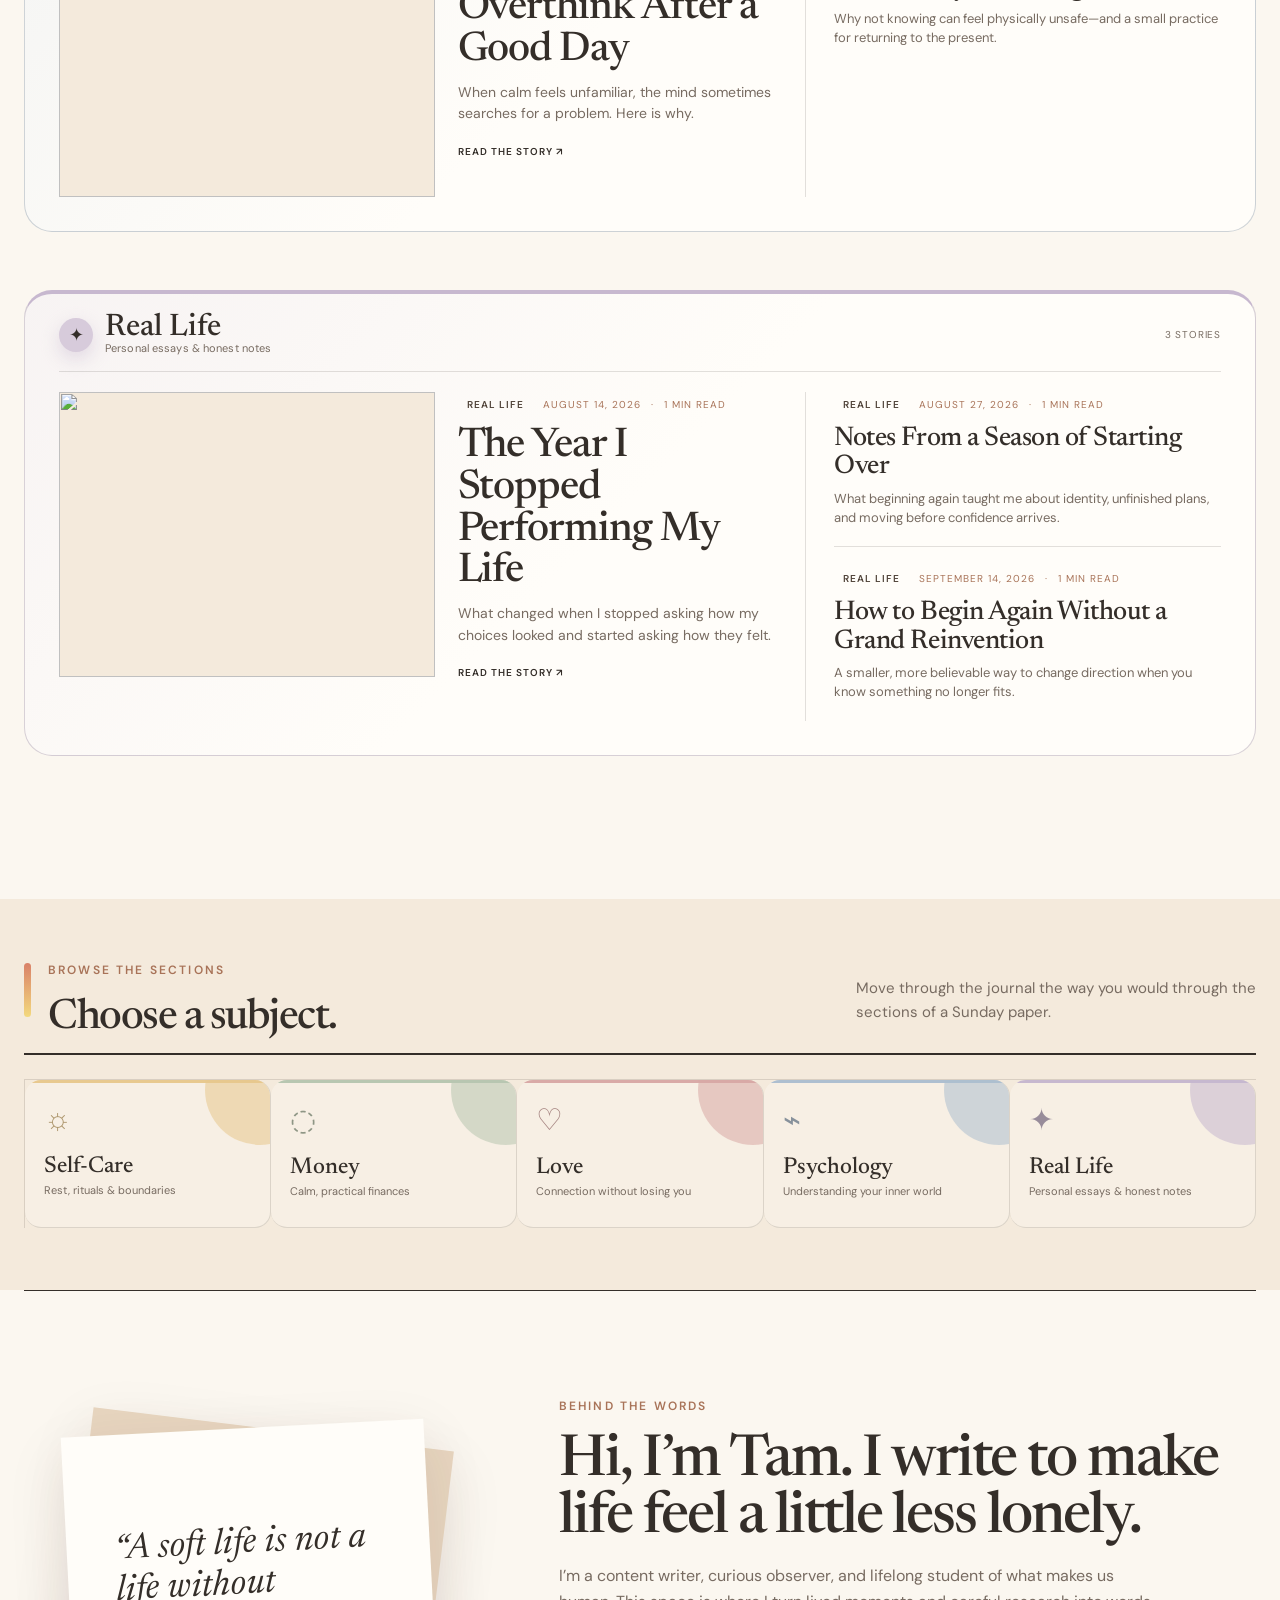
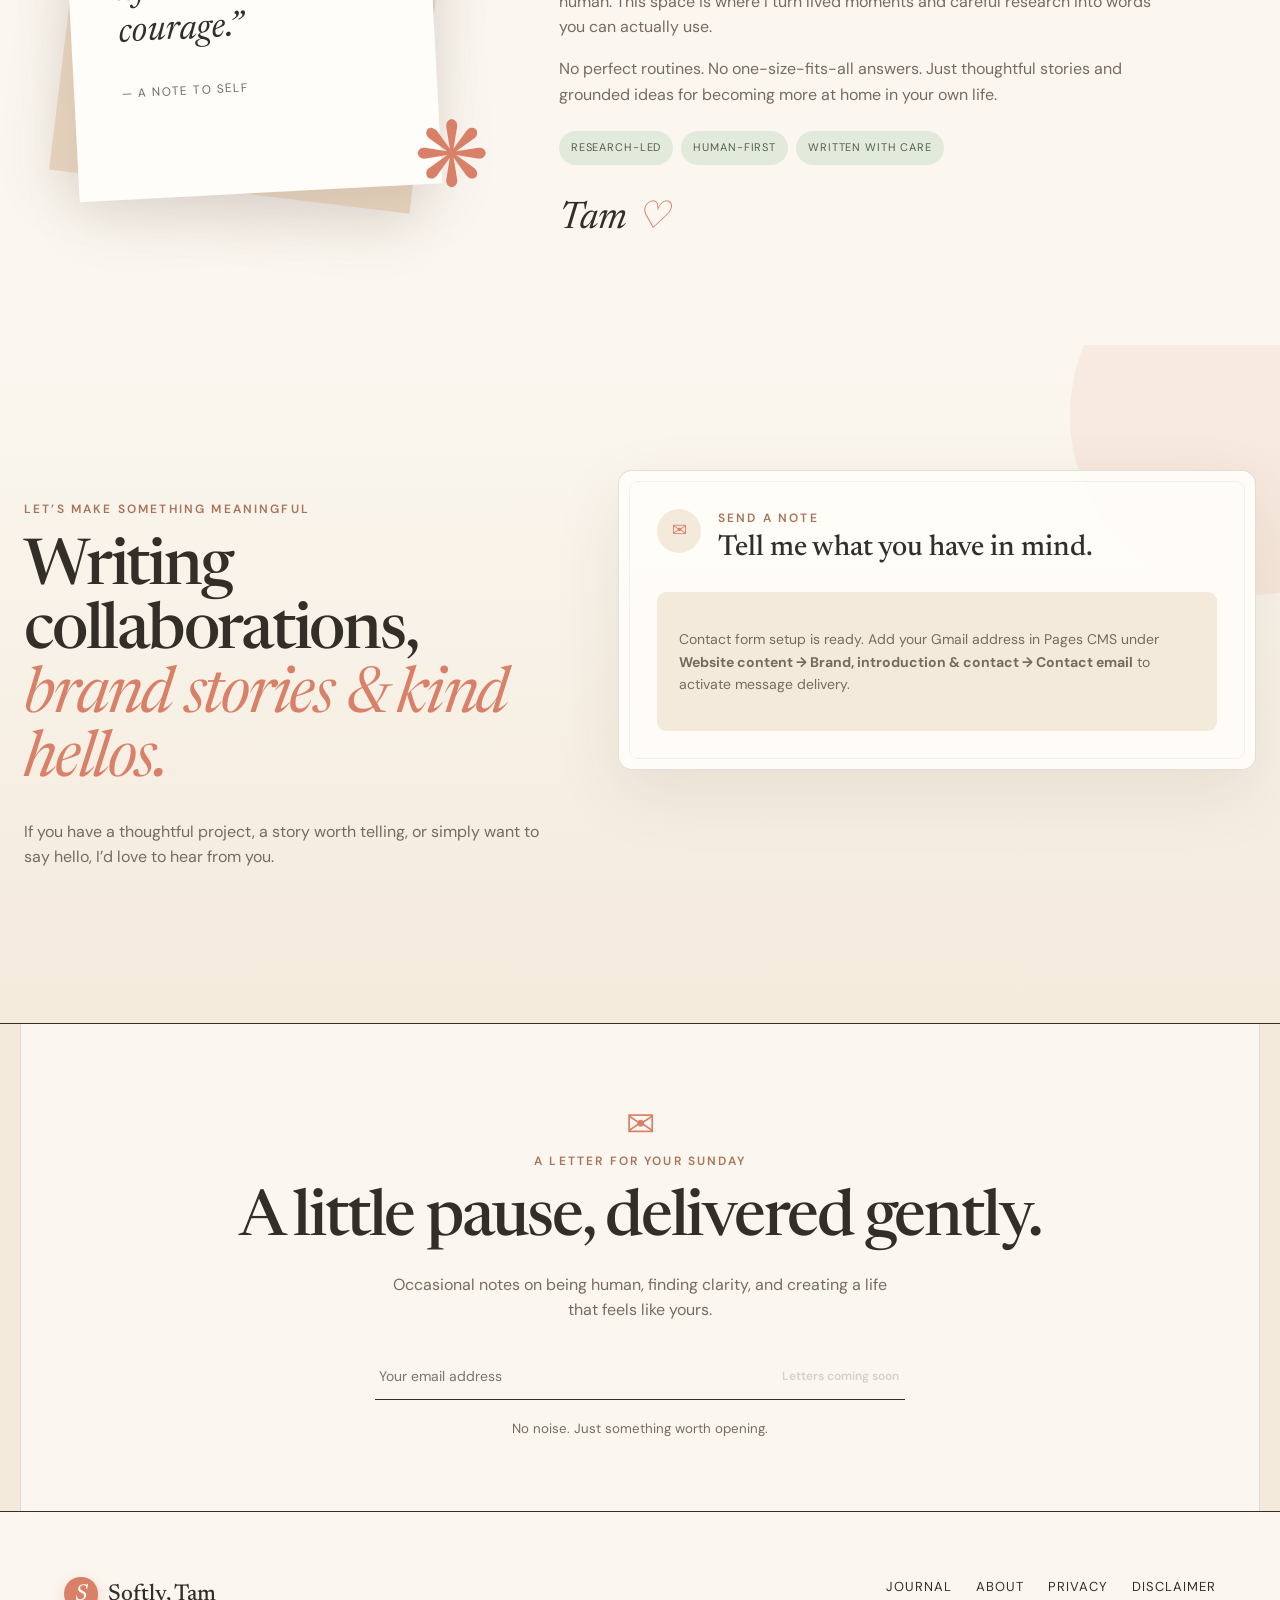
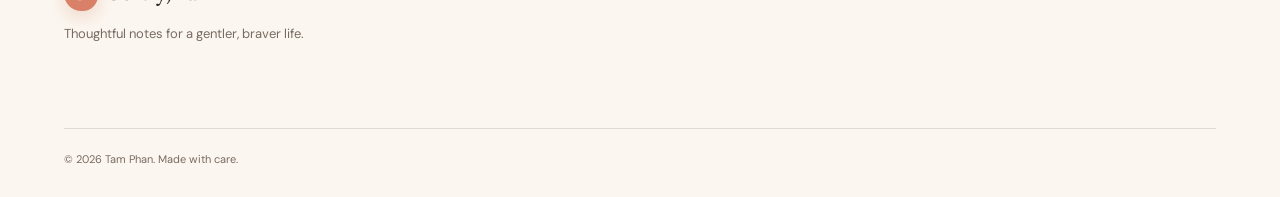
==== commit 221d8830: "Use unified theme and calm motion on homepage" ====
--- a/index.html
+++ b/index.html
@@ -7,7 +7,7 @@
     <meta property="og:title" content="Softly, Tam — Notes for a gentler life" />
     <meta property="og:description" content="Thoughtful writing about self-care, money, love, psychology, and becoming." />
     <meta property="og:type" content="website" />
-    <meta name="theme-color" content="#f7f0e6" />
+    <meta name="theme-color" content="#fbf7f0" />
     <meta http-equiv="Cache-Control" content="no-cache, no-store, must-revalidate" />
     <title>Softly, Tam — Notes for a gentler life</title>
     <link rel="icon" href="assets/site-icon.svg" />
@@ -17,11 +17,14 @@
     <link rel="stylesheet" href="styles.css?v=9" />
     <link rel="stylesheet" href="newspaper-layout.css?v=2" />
     <link rel="stylesheet" href="control-center.css?v=1" />
+    <link rel="stylesheet" href="branding-sync.css?v=6" />
+    <link rel="stylesheet" href="theme-motion.css?v=1" />
     <script src="app-cms.js?v=1" defer></script>
     <script src="editorial-upgrades.js?v=1" defer></script>
     <script src="topic-colors.js?v=1" defer></script>
-    <script src="site-sync.js?v=3" defer></script>
+    <script src="site-sync.js?v=4" defer></script>
     <script src="control-center.js?v=1" defer></script>
+    <script src="theme-motion.js?v=1" defer></script>
   </head>
   <body>
     <div class="grain" aria-hidden="true"></div>
--- a/branding-sync.css
+++ b/branding-sync.css
@@ -0,0 +1,31 @@
+.brand-mark.has-image{background:transparent;box-shadow:none;overflow:hidden}.brand-mark.has-image img{width:100%;height:100%;object-fit:contain;display:block}.dynamic-social-links{display:contents}.dynamic-social-links a{color:var(--ink);text-decoration:none;font-size:13px;letter-spacing:.08em;text-transform:uppercase}.dynamic-social-links a:hover{color:var(--coral)}.footer-channel-link{display:inline-flex;align-items:center;gap:7px}.channel-logo{width:18px;height:18px;object-fit:contain;display:block;flex:0 0 18px}.footer-channel-link .channel-logo{width:15px;height:15px;flex-basis:15px}.footer-channel-link .channel-symbol{color:var(--coral);font-size:12px}.dynamic-contact-channels{display:flex;gap:10px;flex-wrap:wrap;margin-top:22px}.channel-chip{display:inline-flex;align-items:center;gap:8px}.channel-chip .channel-symbol{display:grid;place-items:center;min-width:20px;height:20px;border-radius:50%;background:var(--cream);color:var(--coral);font-size:11px;font-weight:600}.channel-chip .channel-label{line-height:1}.article-body img{max-width:100%;height:auto}.article-body figure{max-width:100%}
+
+.site-header.newspaper-header nav{gap:10px}
+.site-header.newspaper-header nav a,.site-header.newspaper-header nav a:first-child{position:relative;border-left:0!important;border-right:0!important;background:transparent!important;padding:14px 16px;color:var(--ink);transition:color .22s ease}
+.site-header.newspaper-header nav a::after{content:"";position:absolute;left:50%;right:50%;bottom:7px;height:1px;background:var(--coral);opacity:0;transition:left .24s ease,right .24s ease,opacity .24s ease}
+.site-header.newspaper-header nav a:hover,.site-header.newspaper-header nav a:focus-visible{color:var(--coral);background:transparent!important;outline:none}
+.site-header.newspaper-header nav a:hover::after,.site-header.newspaper-header nav a:focus-visible::after{left:16px;right:16px;opacity:1}
+
+.marquee div{animation:scroll 32s linear infinite!important;will-change:transform}
+.marquee:hover div{animation-play-state:paused}
+
+.reveal{transform:none!important;transition:opacity .5s ease!important}
+.lead-story,.rail-story,.section-lead-story,.compact-story,.long-read-card,.post-card{transition:transform .24s ease,box-shadow .24s ease,background-color .24s ease,border-color .24s ease}
+.lead-story:hover,.rail-story:hover,.section-lead-story:hover,.compact-story:hover,.long-read-card:hover,.post-card:hover{transform:translateY(-2px)}
+.lead-story:hover,.section-lead-story:hover,.long-read-card:hover,.post-card:hover{box-shadow:0 10px 28px rgba(79,58,40,.055)}
+.rail-story:hover,.compact-story:hover{background:rgba(255,253,249,.42)}
+.post-art img,.long-read-image img,.lead-story .post-art img,.rail-story .post-art img,.section-lead-story .post-art img{transition:transform .38s ease,filter .38s ease}
+.lead-story:hover .post-art img,.rail-story:hover .post-art img,.section-lead-story:hover .post-art img,.long-read-card:hover .long-read-image img,.post-card:hover .post-art img{transform:scale(1.018);filter:saturate(1.02)}
+
+.journal-group{border-top-color:var(--topic-color)!important}
+.group-heading>span{background:color-mix(in srgb,var(--topic-color) 72%,var(--white));color:var(--ink)}
+.topic-card{position:relative;overflow:hidden;transition:background-color .22s ease,border-color .22s ease!important}
+.topic-card::before{content:"";position:absolute;left:0;top:0;width:100%;height:3px;background:var(--topic-color)}
+.topic-card:hover{transform:none!important;background:color-mix(in srgb,var(--topic-color) 9%,var(--white))!important}
+.topic-card .topic-icon{color:color-mix(in srgb,var(--topic-color) 68%,var(--ink))}
+.section-lead-story .read-link:hover,.compact-story h4 a:hover,.rail-story h3 a:hover,.lead-story h2 a:hover{color:var(--topic-color,var(--coral))}
+
+.button,.social-chip,.filter-pill,.read-link{transition:background-color .2s ease,color .2s ease,border-color .2s ease,opacity .2s ease!important}
+.long-reads{padding:30px 0 90px;border-top:1px solid var(--line)}.long-read-grid{display:grid;grid-template-columns:repeat(2,1fr);gap:26px}.long-read-card{border-top:4px solid var(--card-accent);padding-top:18px}.long-read-image{display:block;aspect-ratio:16/9;overflow:hidden;background:var(--cream);margin-bottom:18px}.long-read-image img{width:100%;height:100%;object-fit:cover;display:block}.long-read-card h3{font:500 clamp(29px,3vw,42px)/1.05 var(--serif);margin:12px 0}.long-read-card h3 a{color:inherit;text-decoration:none}.long-read-card p{color:var(--muted);font-size:14px;max-width:92%}.article-toc{border-block:1px solid var(--line);padding:18px 0 12px;margin-bottom:35px}
+@media(prefers-reduced-motion:reduce){.marquee div{animation:none!important}.lead-story,.rail-story,.section-lead-story,.compact-story,.long-read-card,.post-card,.post-art img,.long-read-image img{transition:none!important;transform:none!important}}
+@media(max-width:760px){.site-header.newspaper-header nav{gap:0}.site-header.newspaper-header nav a,.site-header.newspaper-header nav a:first-child{padding:13px 0!important;border-bottom:1px solid var(--line)!important}.site-header.newspaper-header nav a::after{bottom:3px}.site-header.newspaper-header nav a:hover::after,.site-header.newspaper-header nav a:focus-visible::after{left:0;right:70%}.dynamic-social-links{display:flex;gap:16px;flex-wrap:wrap;width:100%}.dynamic-contact-channels{gap:8px}.channel-chip{padding:9px 12px}.long-read-grid{grid-template-columns:1fr}.long-reads{padding-bottom:65px}}
--- a/theme-motion.css
+++ b/theme-motion.css
@@ -0,0 +1,154 @@
+/* Unified color-mode + calm-motion layer for every page. */
+:root{
+  --light-ink:#342e29;
+  --light-bg:#fbf7f0;
+  --light-surface:#f4eadc;
+  --light-white:#fffdf9;
+  --light-muted:#776b61;
+  --light-line:rgba(52,46,41,.14);
+  --light-accent:#d98168;
+  --dark-ink:#f4ede7;
+  --dark-bg:#1d1a18;
+  --dark-surface:#27221f;
+  --dark-white:#24201d;
+  --dark-muted:#c5b8ae;
+  --dark-line:rgba(244,237,231,.15);
+  --dark-accent:#df8f75;
+}
+
+body:not(.color-mode-dark){
+  --ink:var(--light-ink);
+  --milk:var(--light-bg);
+  --cream:var(--light-surface);
+  --white:var(--light-white);
+  --muted:var(--light-muted);
+  --line:var(--light-line);
+  --coral:var(--light-accent);
+  color-scheme:light;
+}
+
+body.color-mode-dark{
+  --ink:var(--dark-ink);
+  --milk:var(--dark-bg);
+  --cream:var(--dark-surface);
+  --white:var(--dark-white);
+  --muted:var(--dark-muted);
+  --line:var(--dark-line);
+  --coral:var(--dark-accent);
+  --clay:#d3a38a;
+  --beige:#352d28;
+  --sand:#876f61;
+  color-scheme:dark;
+}
+
+body, .site-header, .masthead-row, .utility-row, .newsletter, .newsletter-inner,
+.topic-card, .post-card, .project-card, .case-card, .contact-card, .paper,
+.search-box input, .filter-pill, .theme-toggle-unified, .article-page,
+.related-card, .policy-note{
+  transition:background-color .28s ease,color .28s ease,border-color .28s ease,box-shadow .28s ease;
+}
+
+body.color-mode-dark .site-header.newspaper-header,
+body.color-mode-dark .site-header,
+body.color-mode-dark .article-header{
+  background:rgba(29,26,24,.97);
+}
+body.color-mode-dark .topic-card,
+body.color-mode-dark .newsletter-inner,
+body.color-mode-dark .project-card,
+body.color-mode-dark .case-card,
+body.color-mode-dark .contact-card,
+body.color-mode-dark .paper-front{
+  background:var(--white);
+}
+body.color-mode-dark .grain{opacity:.02}
+body.color-mode-dark img{filter:none}
+
+.theme-toggle-unified{
+  display:inline-flex;
+  align-items:center;
+  justify-content:center;
+  gap:7px;
+  min-height:34px;
+  padding:7px 11px;
+  border:1px solid var(--line);
+  border-radius:999px;
+  background:transparent;
+  color:var(--ink);
+  font:600 10px/1 var(--sans);
+  letter-spacing:.06em;
+  text-transform:uppercase;
+  cursor:pointer;
+}
+.theme-toggle-unified:hover{background:var(--cream)}
+.theme-toggle-unified:focus-visible{outline:2px solid var(--coral);outline-offset:2px}
+.theme-toggle-unified .theme-icon{font-size:13px;line-height:1}
+
+/* Calm reveal: a tiny rise and fade only. */
+body.motion-calm .reveal{
+  opacity:0;
+  transform:translateY(6px)!important;
+  transition:opacity .52s ease,transform .52s ease!important;
+}
+body.motion-calm .reveal.visible{
+  opacity:1;
+  transform:none!important;
+}
+
+/* Gentle pointer feedback without dramatic movement. */
+body.motion-calm .lead-story,
+body.motion-calm .rail-story,
+body.motion-calm .section-lead-story,
+body.motion-calm .compact-story,
+body.motion-calm .long-read-card,
+body.motion-calm .post-card,
+body.motion-calm .topic-card,
+body.motion-calm .related-card,
+body.motion-calm .project-card,
+body.motion-calm .case-card{
+  transition:transform .22s ease,box-shadow .22s ease,background-color .22s ease,border-color .22s ease;
+}
+body.motion-calm .lead-story:hover,
+body.motion-calm .section-lead-story:hover,
+body.motion-calm .long-read-card:hover,
+body.motion-calm .post-card:hover,
+body.motion-calm .related-card:hover,
+body.motion-calm .project-card:hover,
+body.motion-calm .case-card:hover{
+  transform:translateY(-2px)!important;
+  box-shadow:0 9px 24px rgba(60,45,35,.055);
+}
+body.motion-calm .rail-story:hover,
+body.motion-calm .compact-story:hover,
+body.motion-calm .topic-card:hover{
+  transform:translateY(-1px)!important;
+}
+body.motion-calm .post-art img,
+body.motion-calm .long-read-image img,
+body.motion-calm .project-card img,
+body.motion-calm .case-card img{
+  transition:transform .36s ease,filter .36s ease;
+}
+body.motion-calm .lead-story:hover .post-art img,
+body.motion-calm .rail-story:hover .post-art img,
+body.motion-calm .section-lead-story:hover .post-art img,
+body.motion-calm .long-read-card:hover .long-read-image img,
+body.motion-calm .post-card:hover .post-art img,
+body.motion-calm .project-card:hover img,
+body.motion-calm .case-card:hover img{
+  transform:scale(1.012);
+}
+
+/* Ticker remains moving, but slowly and evenly. */
+.marquee div{animation:scroll 34s linear infinite!important}
+.marquee:hover div{animation-play-state:paused}
+
+@media (prefers-reduced-motion:reduce){
+  *,*::before,*::after{scroll-behavior:auto!important;transition-duration:.01ms!important;animation-duration:.01ms!important;animation-iteration-count:1!important}
+  .marquee div{animation:none!important}
+  .reveal{opacity:1!important;transform:none!important}
+}
+
+@media(max-width:760px){
+  .theme-toggle-unified{min-height:32px;padding:7px 10px}
+}
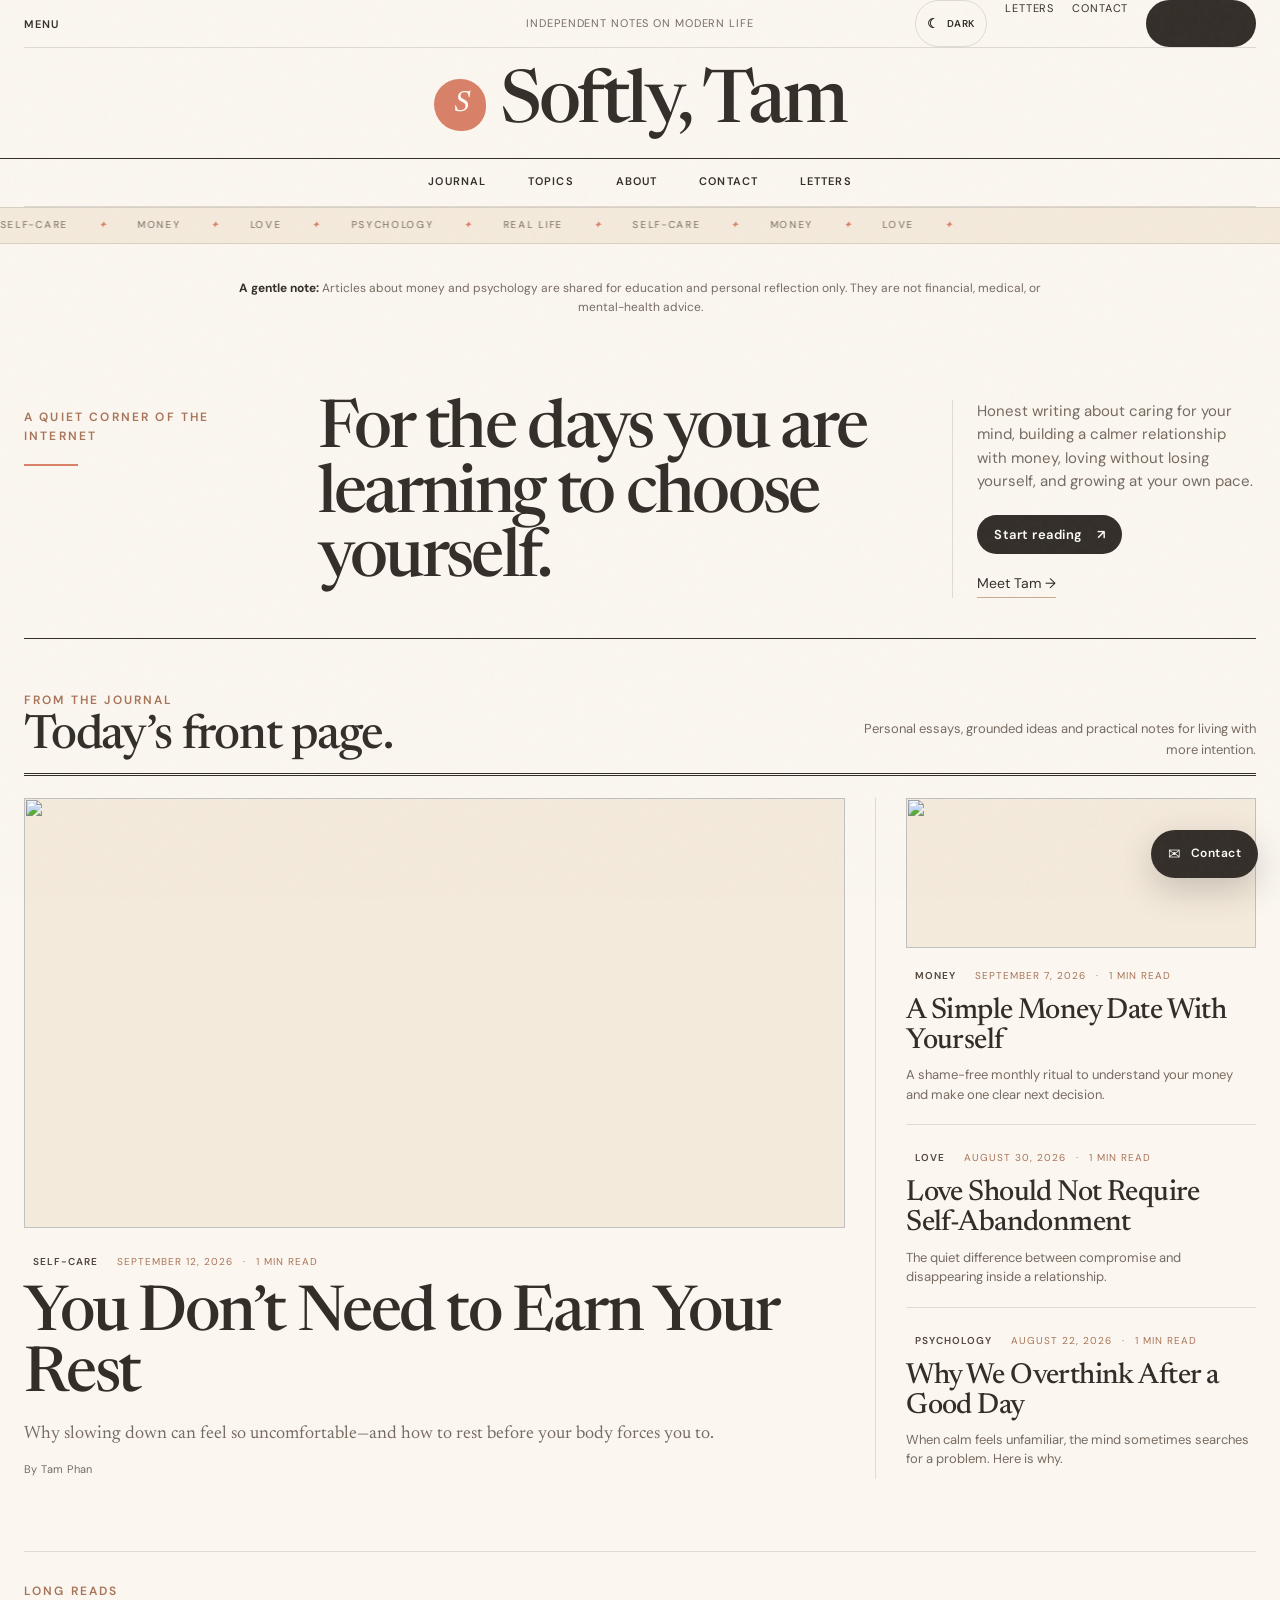
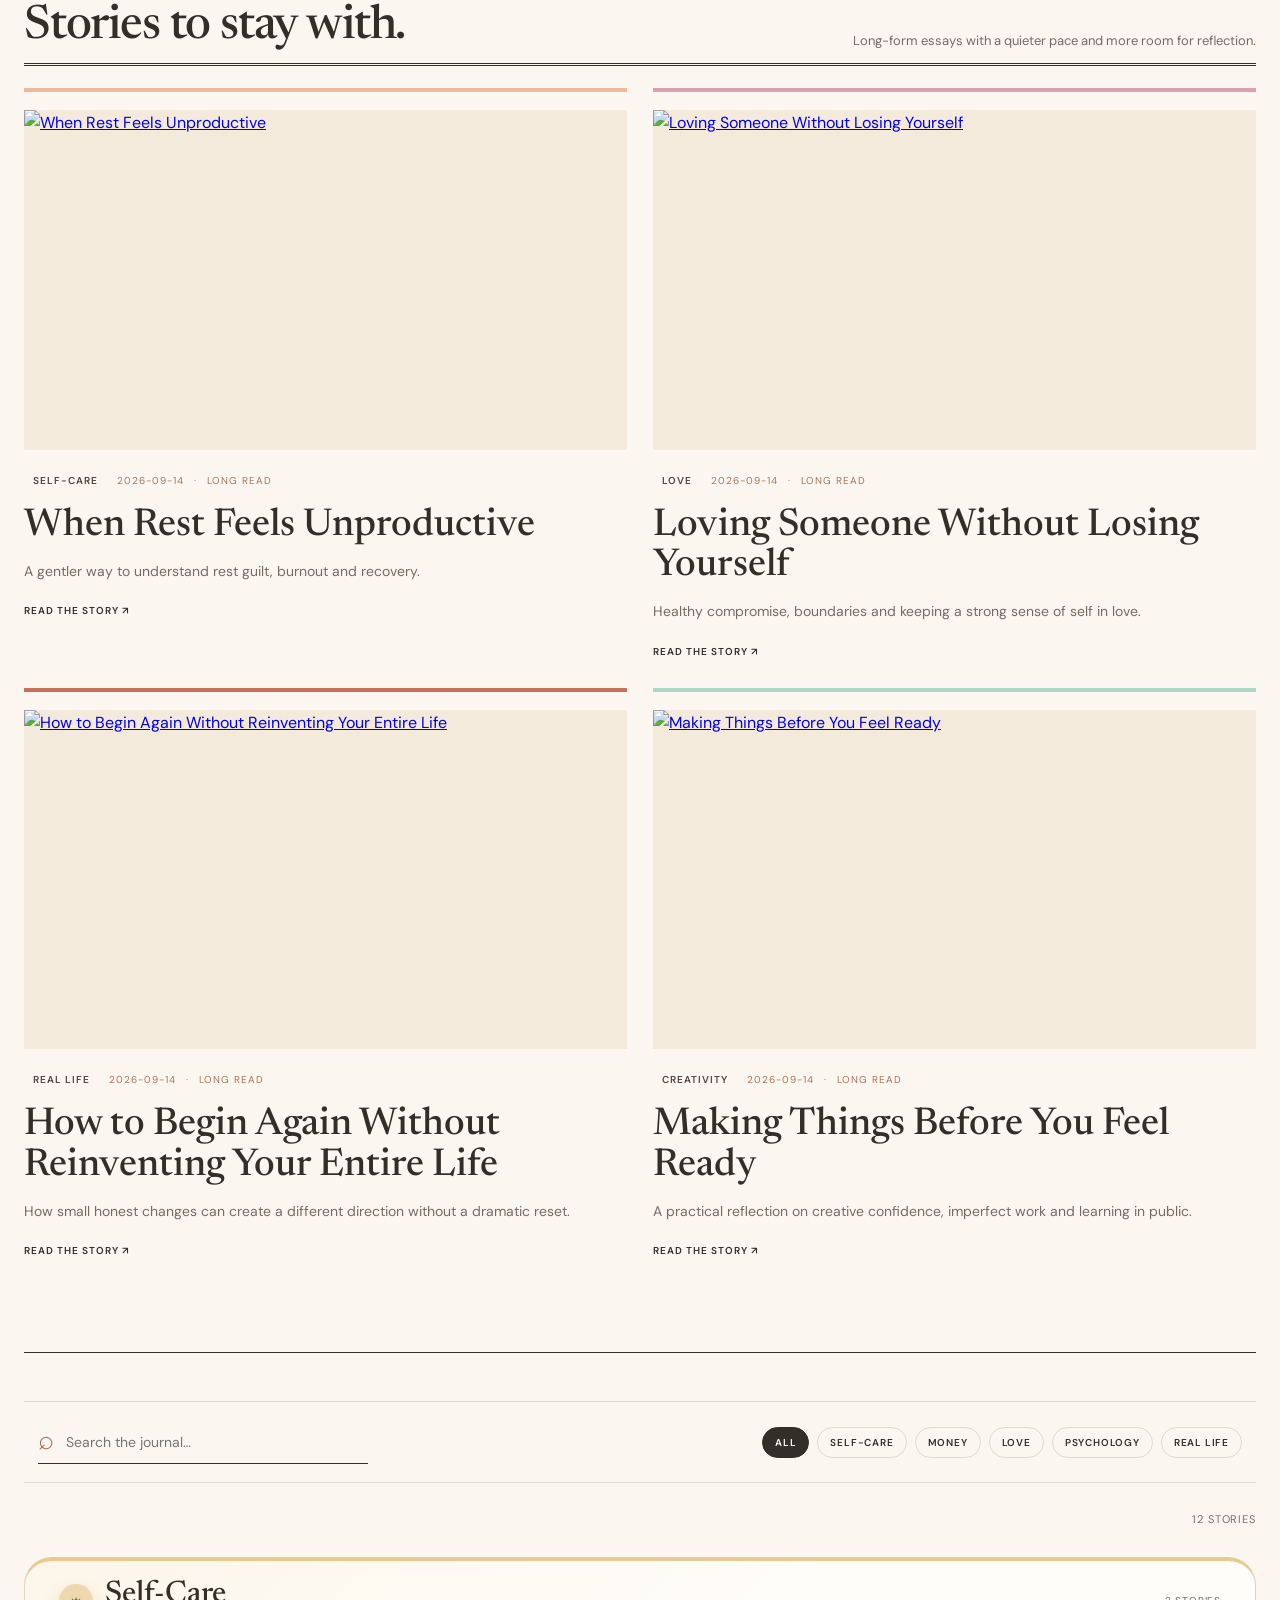
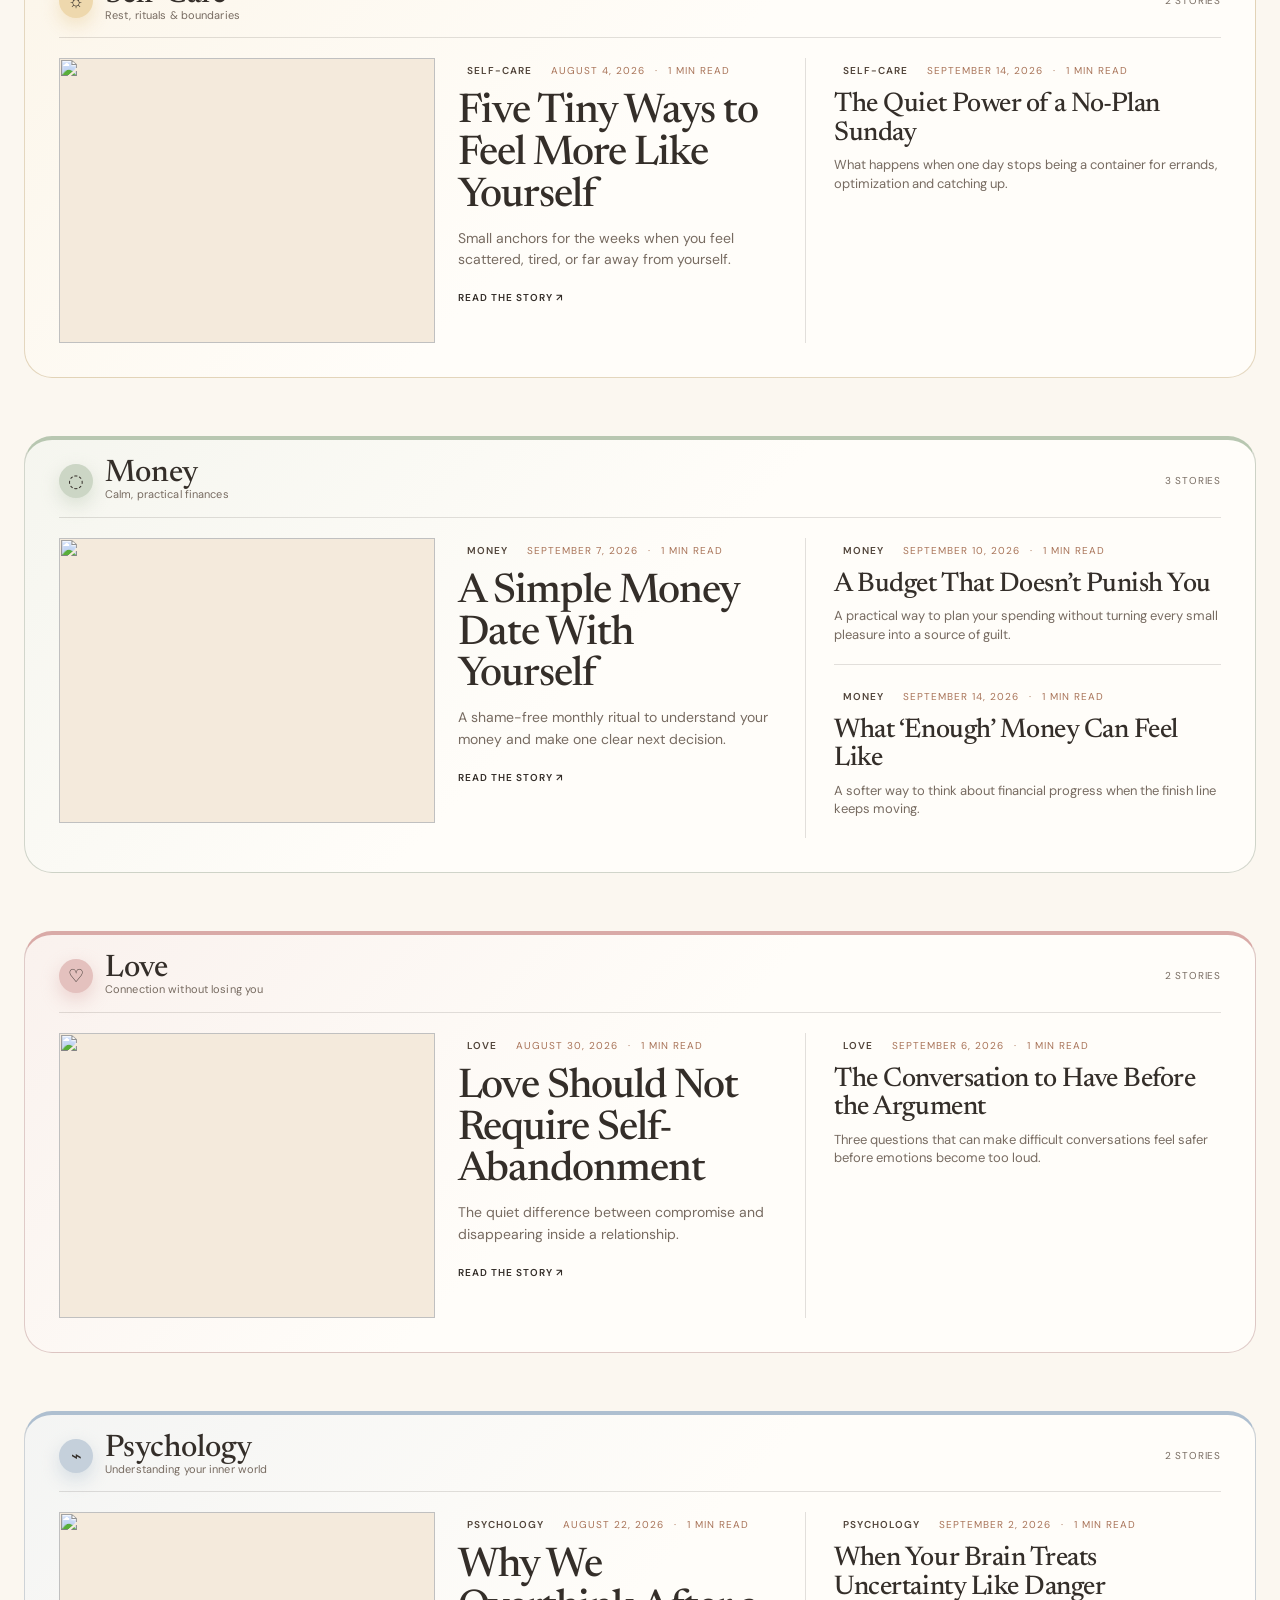
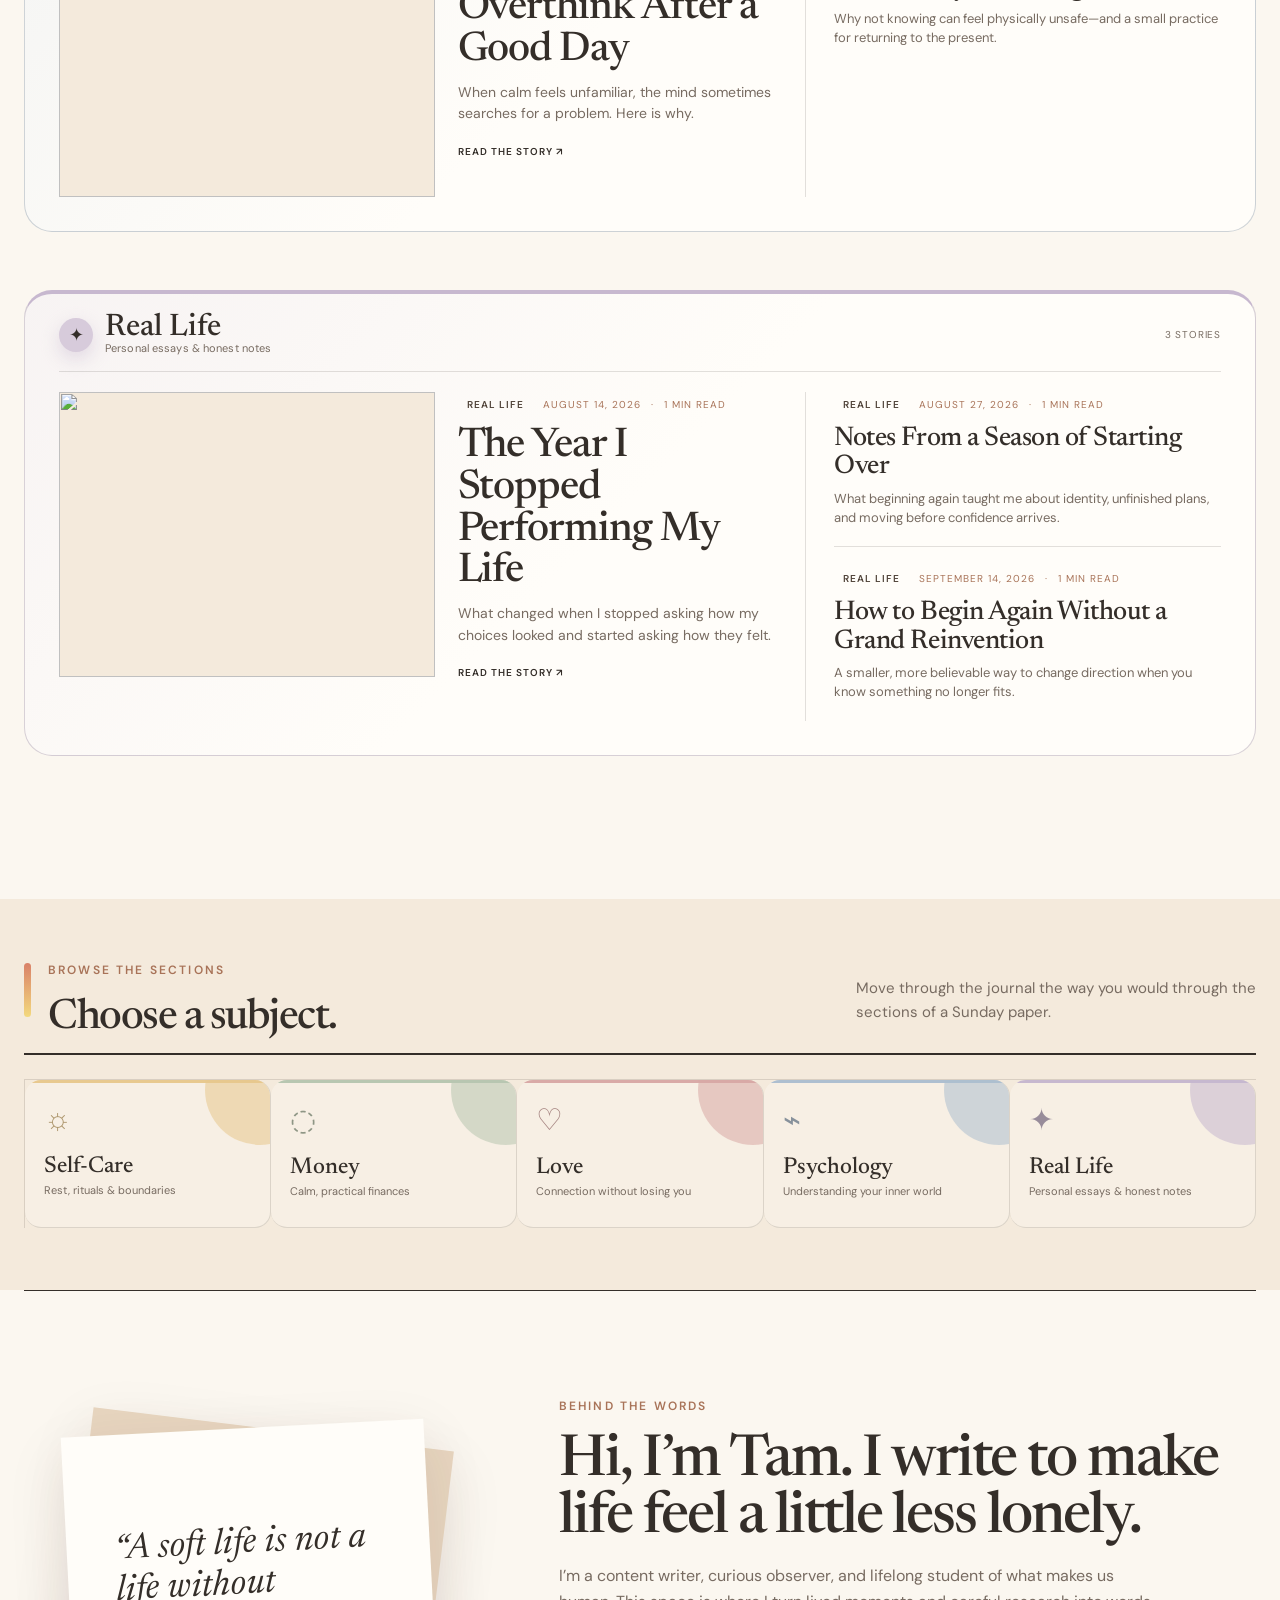
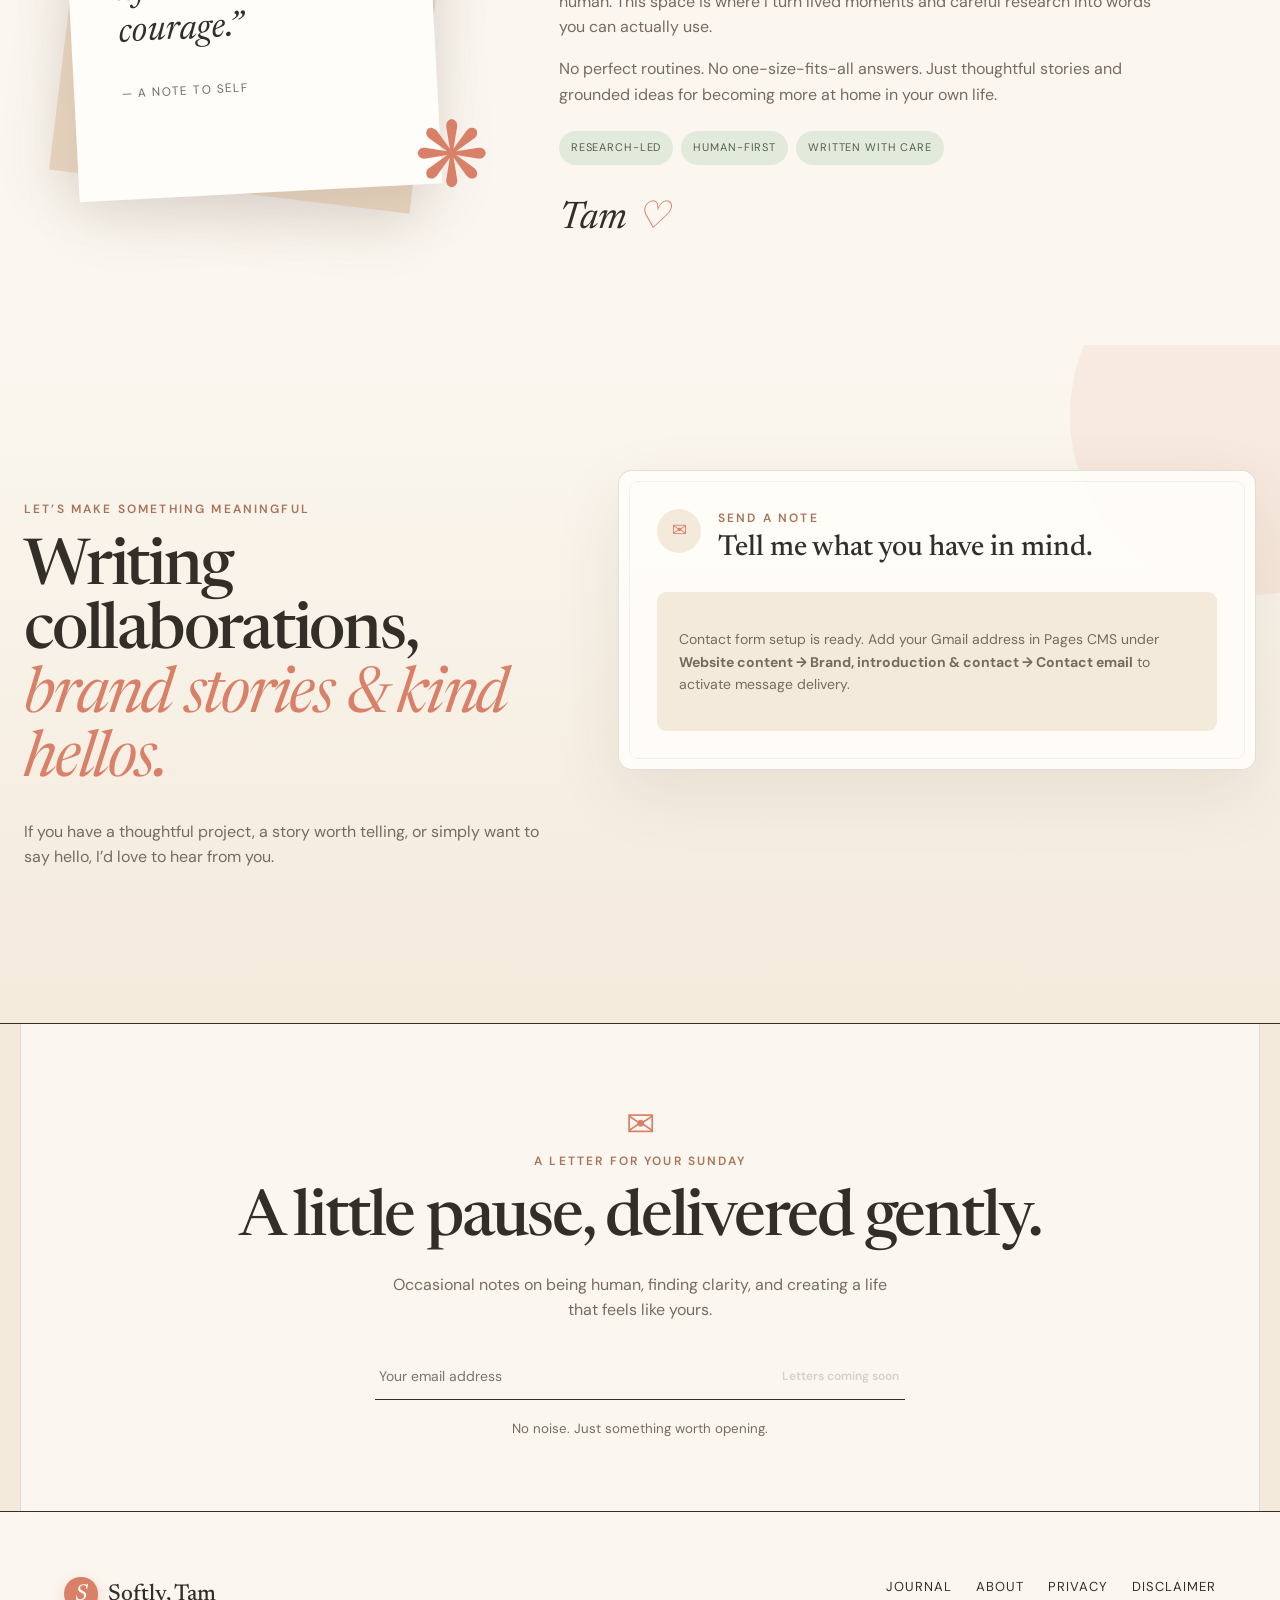
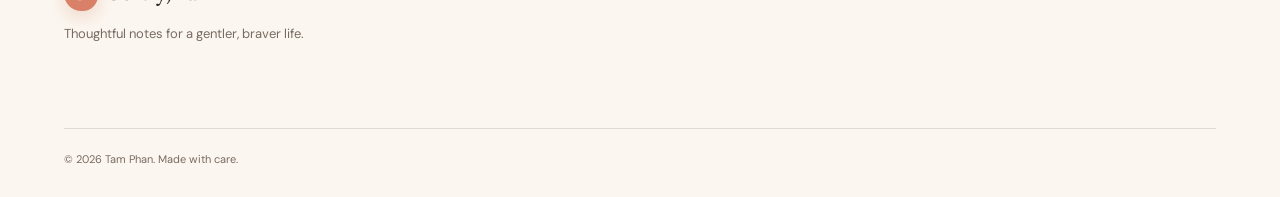
==== commit a0eda0d1: "Bump unified theme controller version" ====
--- a/index.html
+++ b/index.html
@@ -24,7 +24,7 @@
     <script src="topic-colors.js?v=1" defer></script>
     <script src="site-sync.js?v=4" defer></script>
     <script src="control-center.js?v=1" defer></script>
-    <script src="theme-motion.js?v=1" defer></script>
+    <script src="theme-motion.js?v=2" defer></script>
   </head>
   <body>
     <div class="grain" aria-hidden="true"></div>
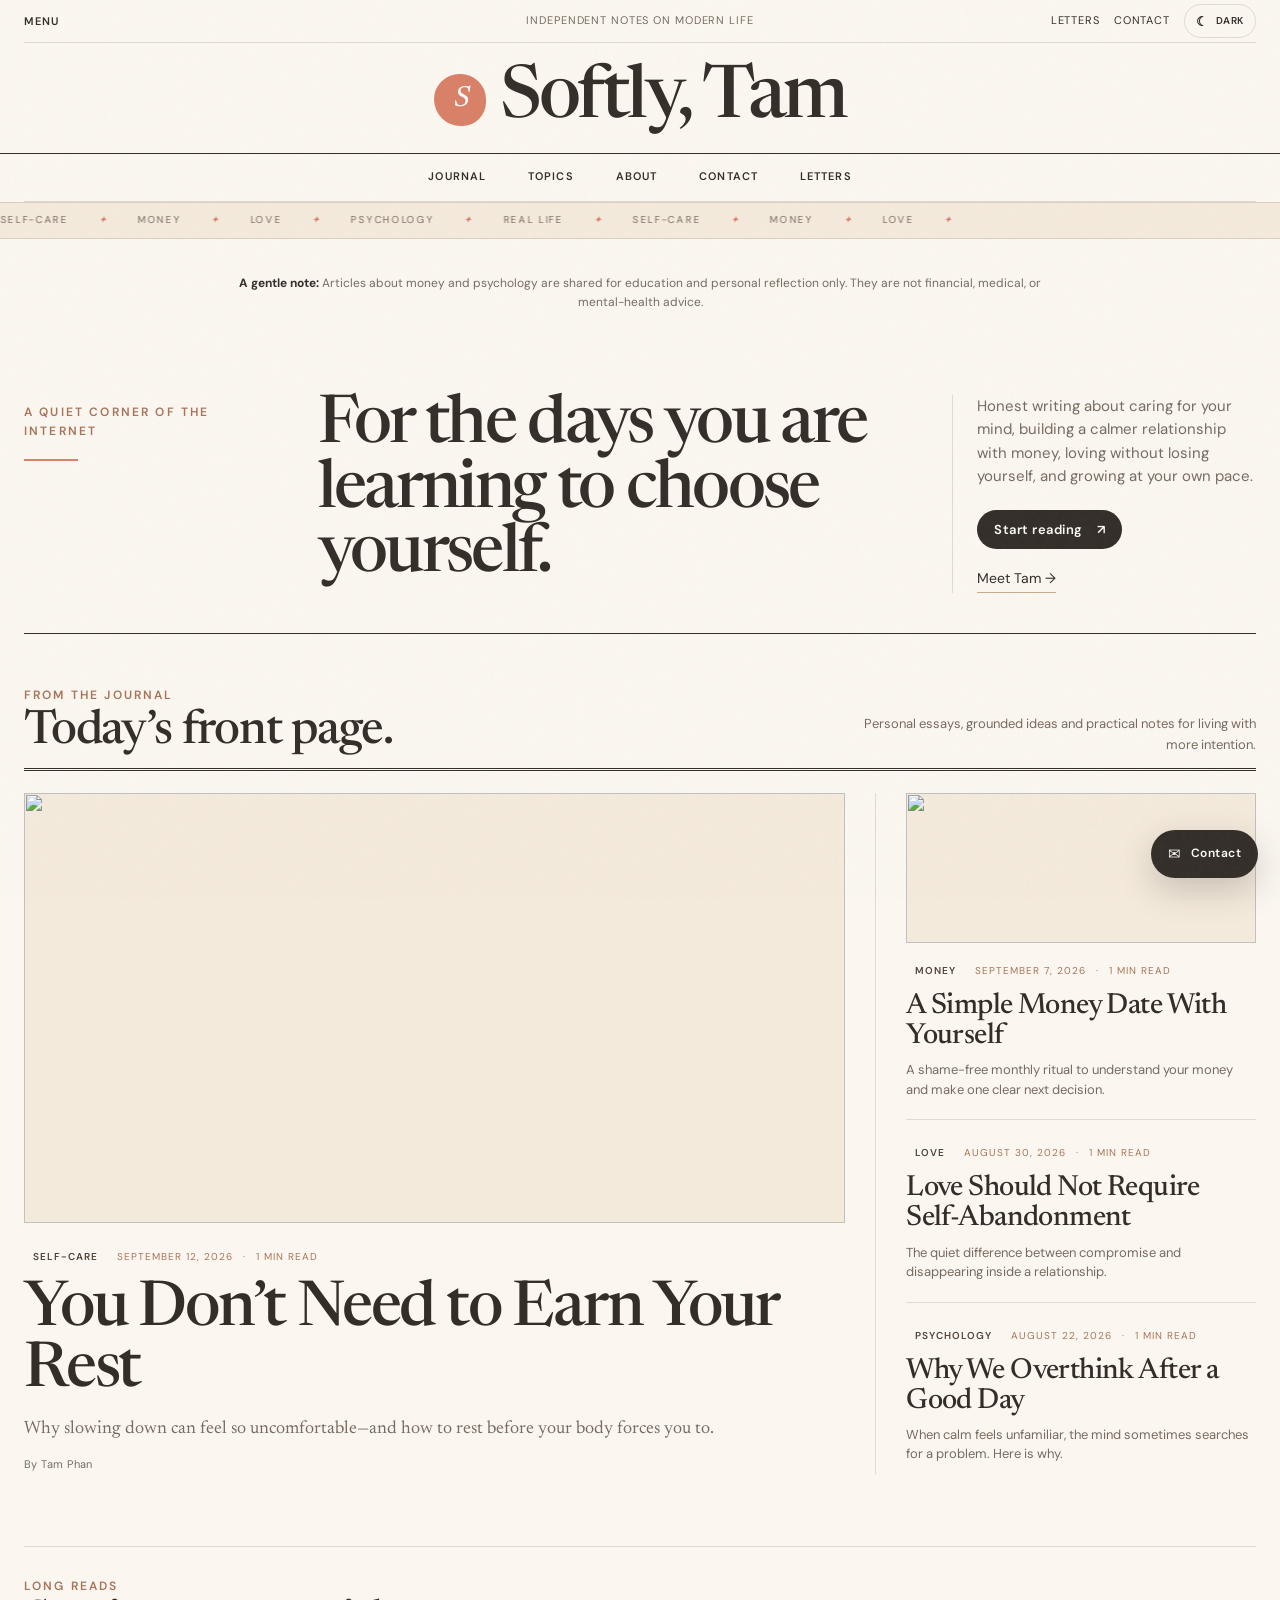
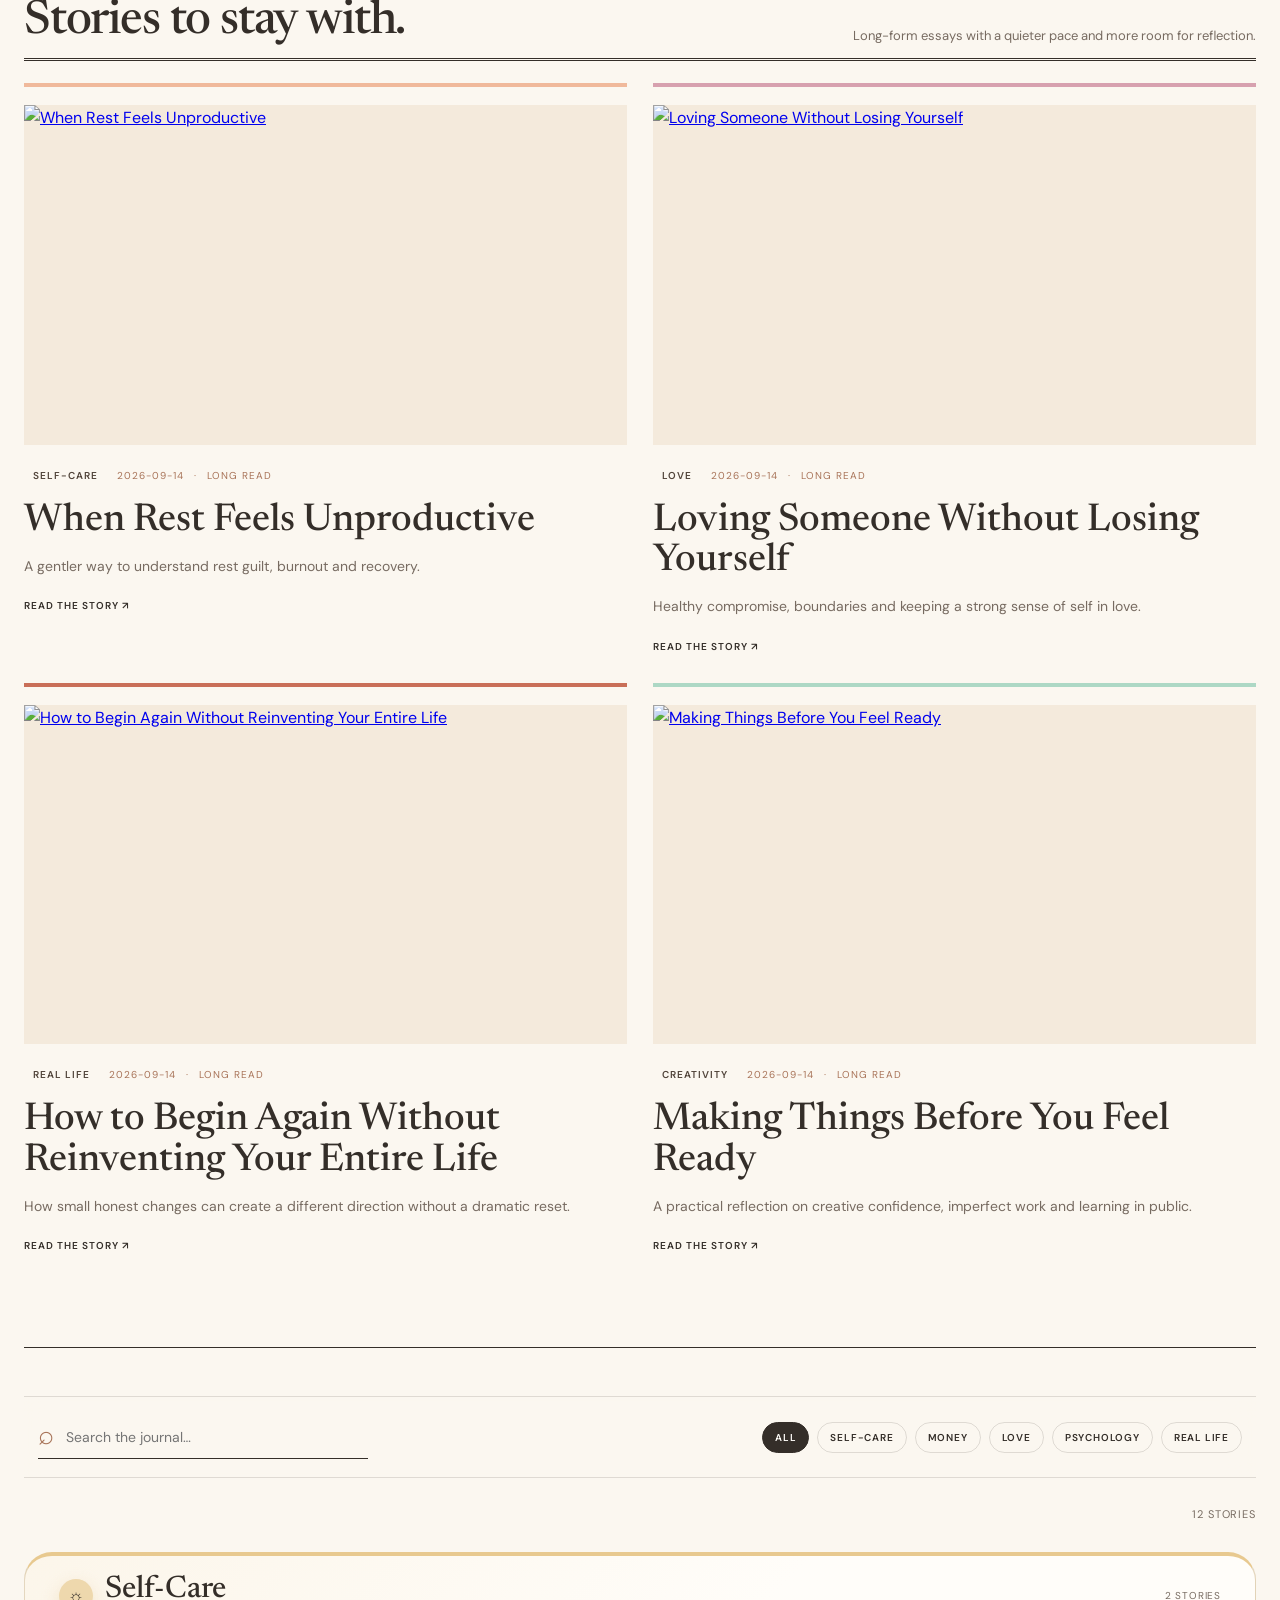
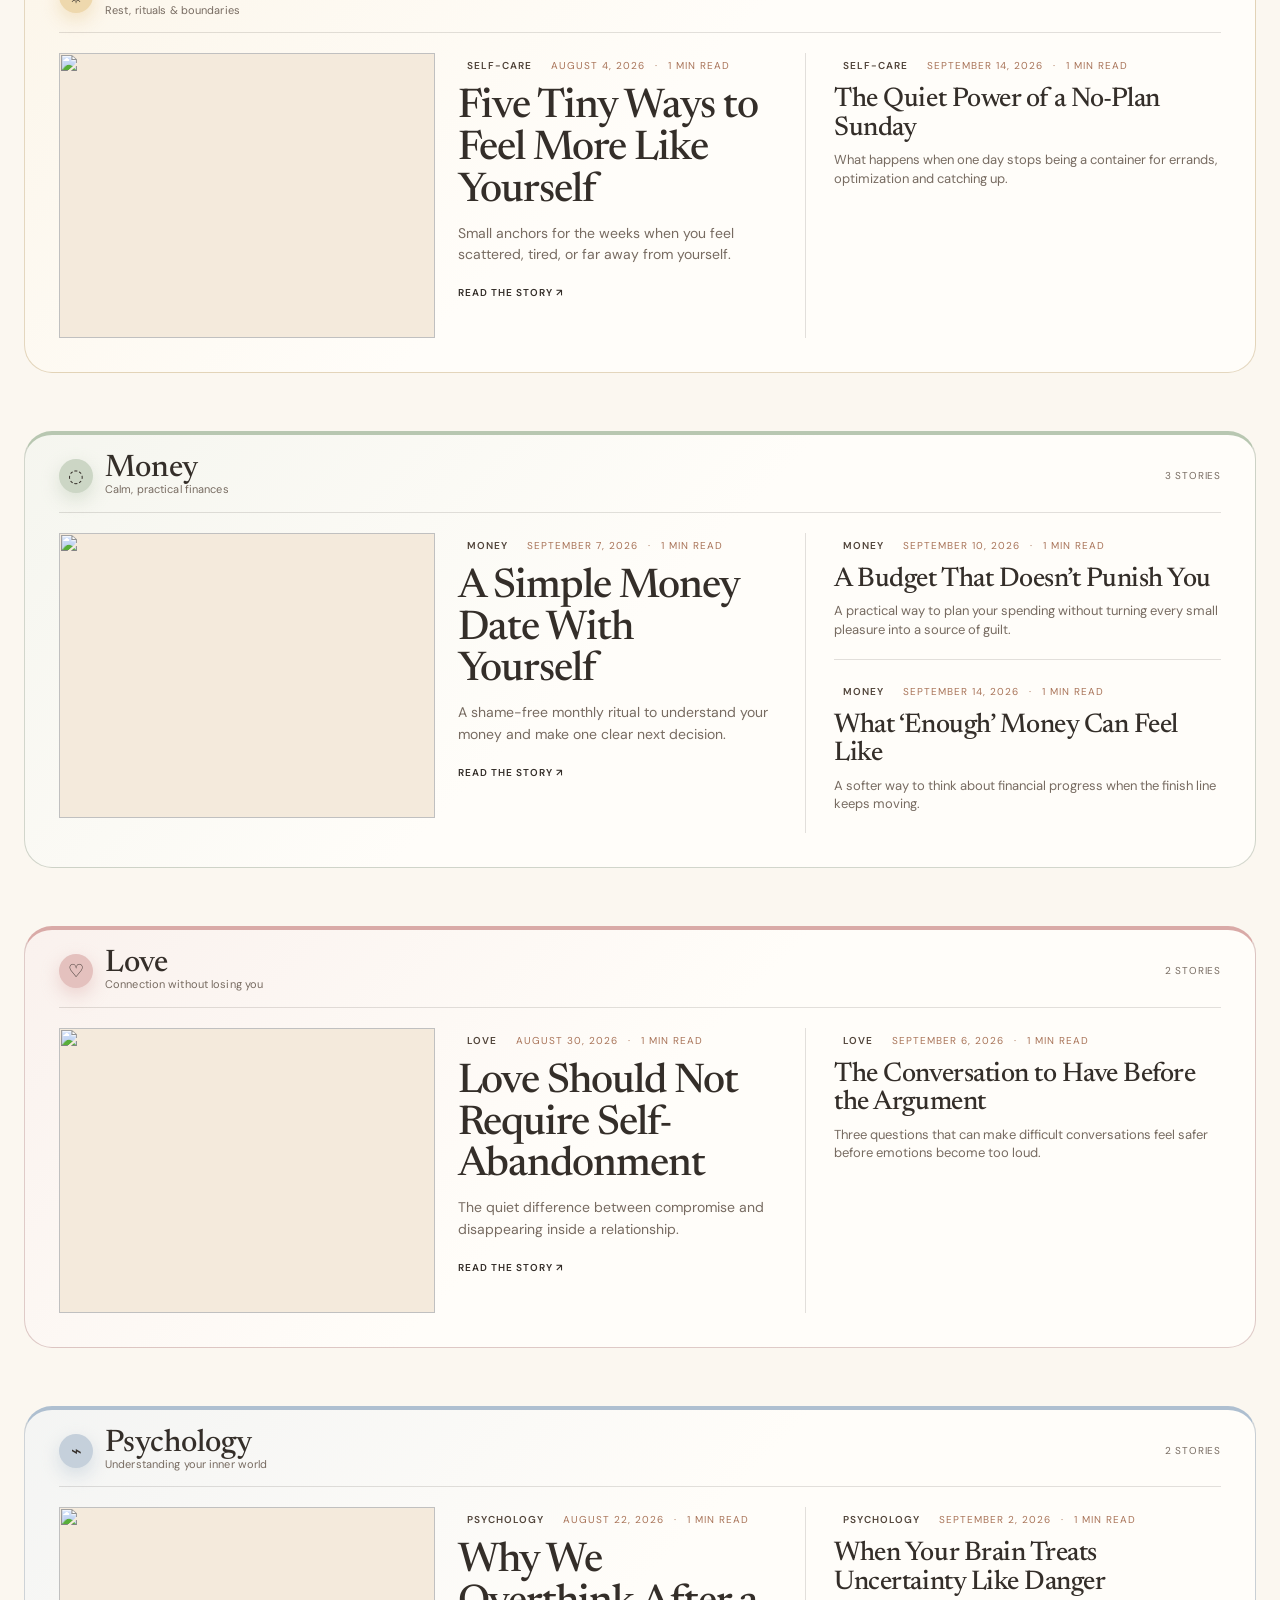
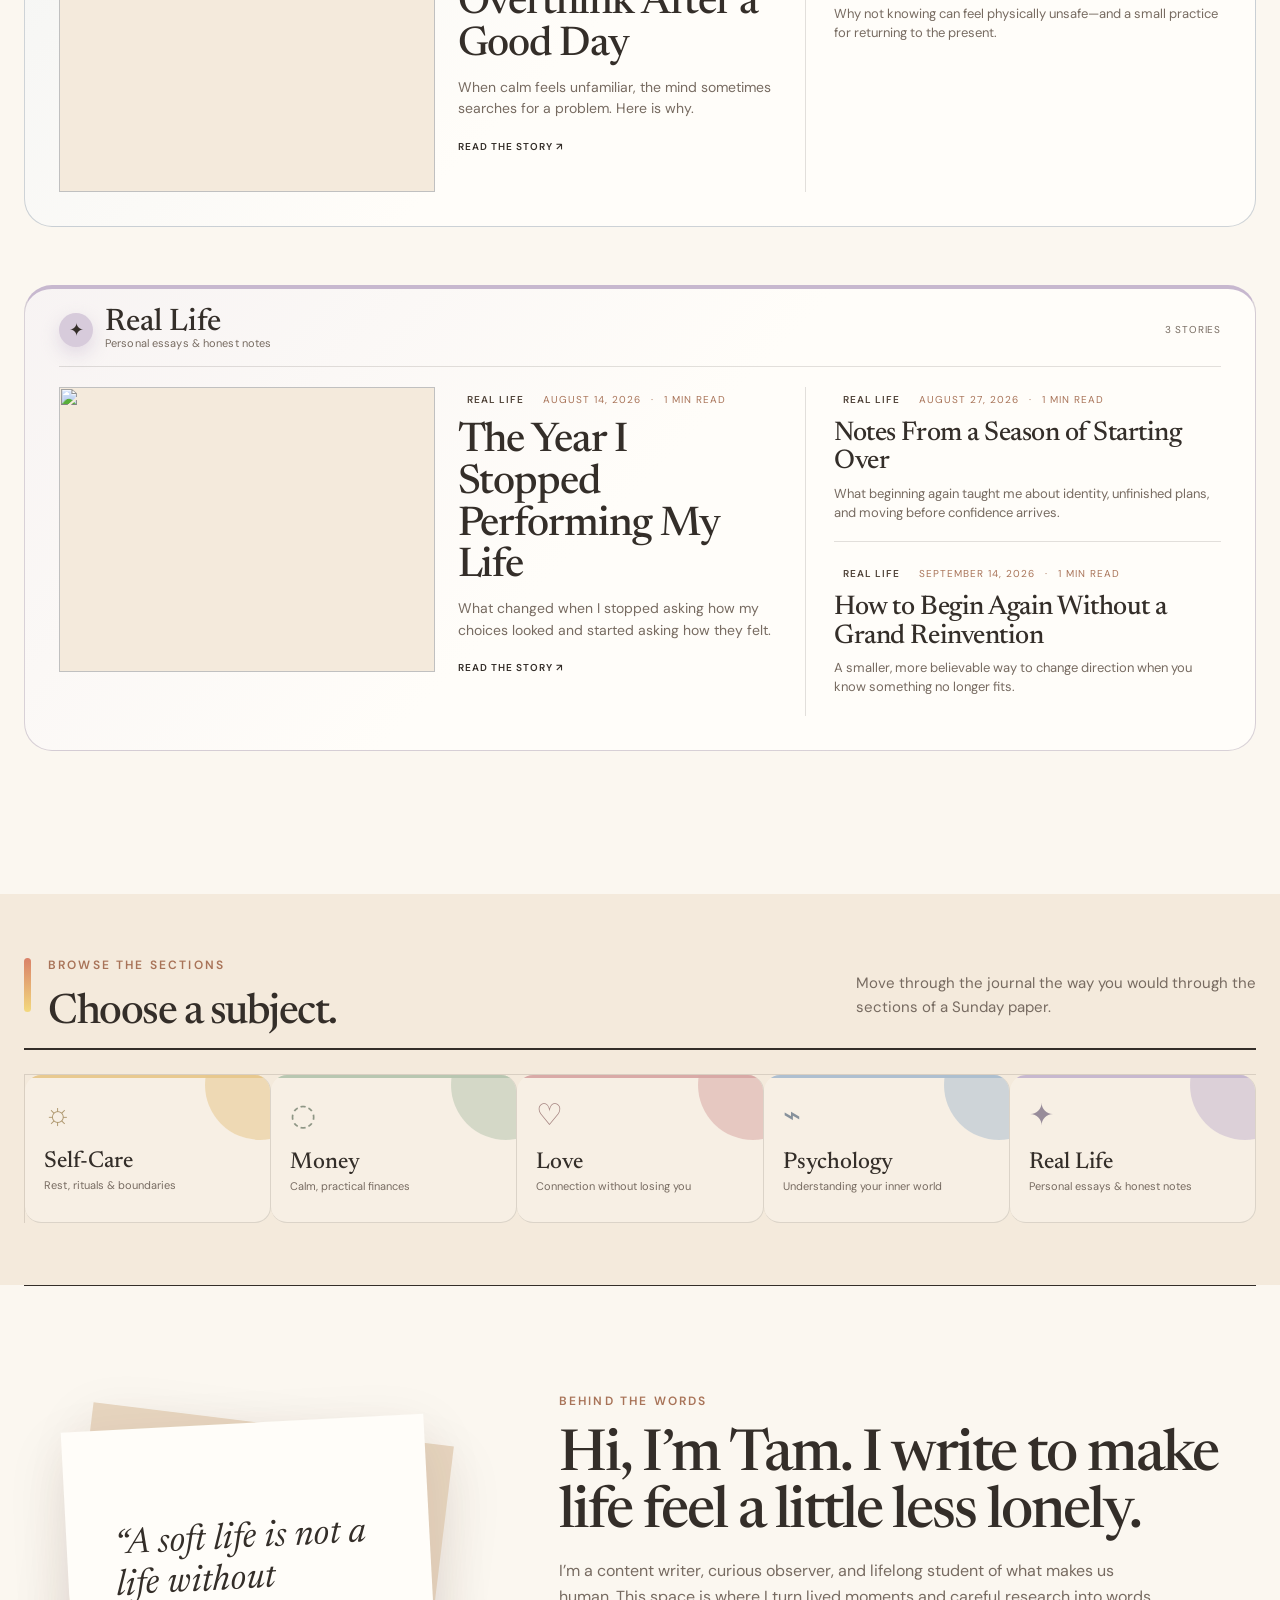
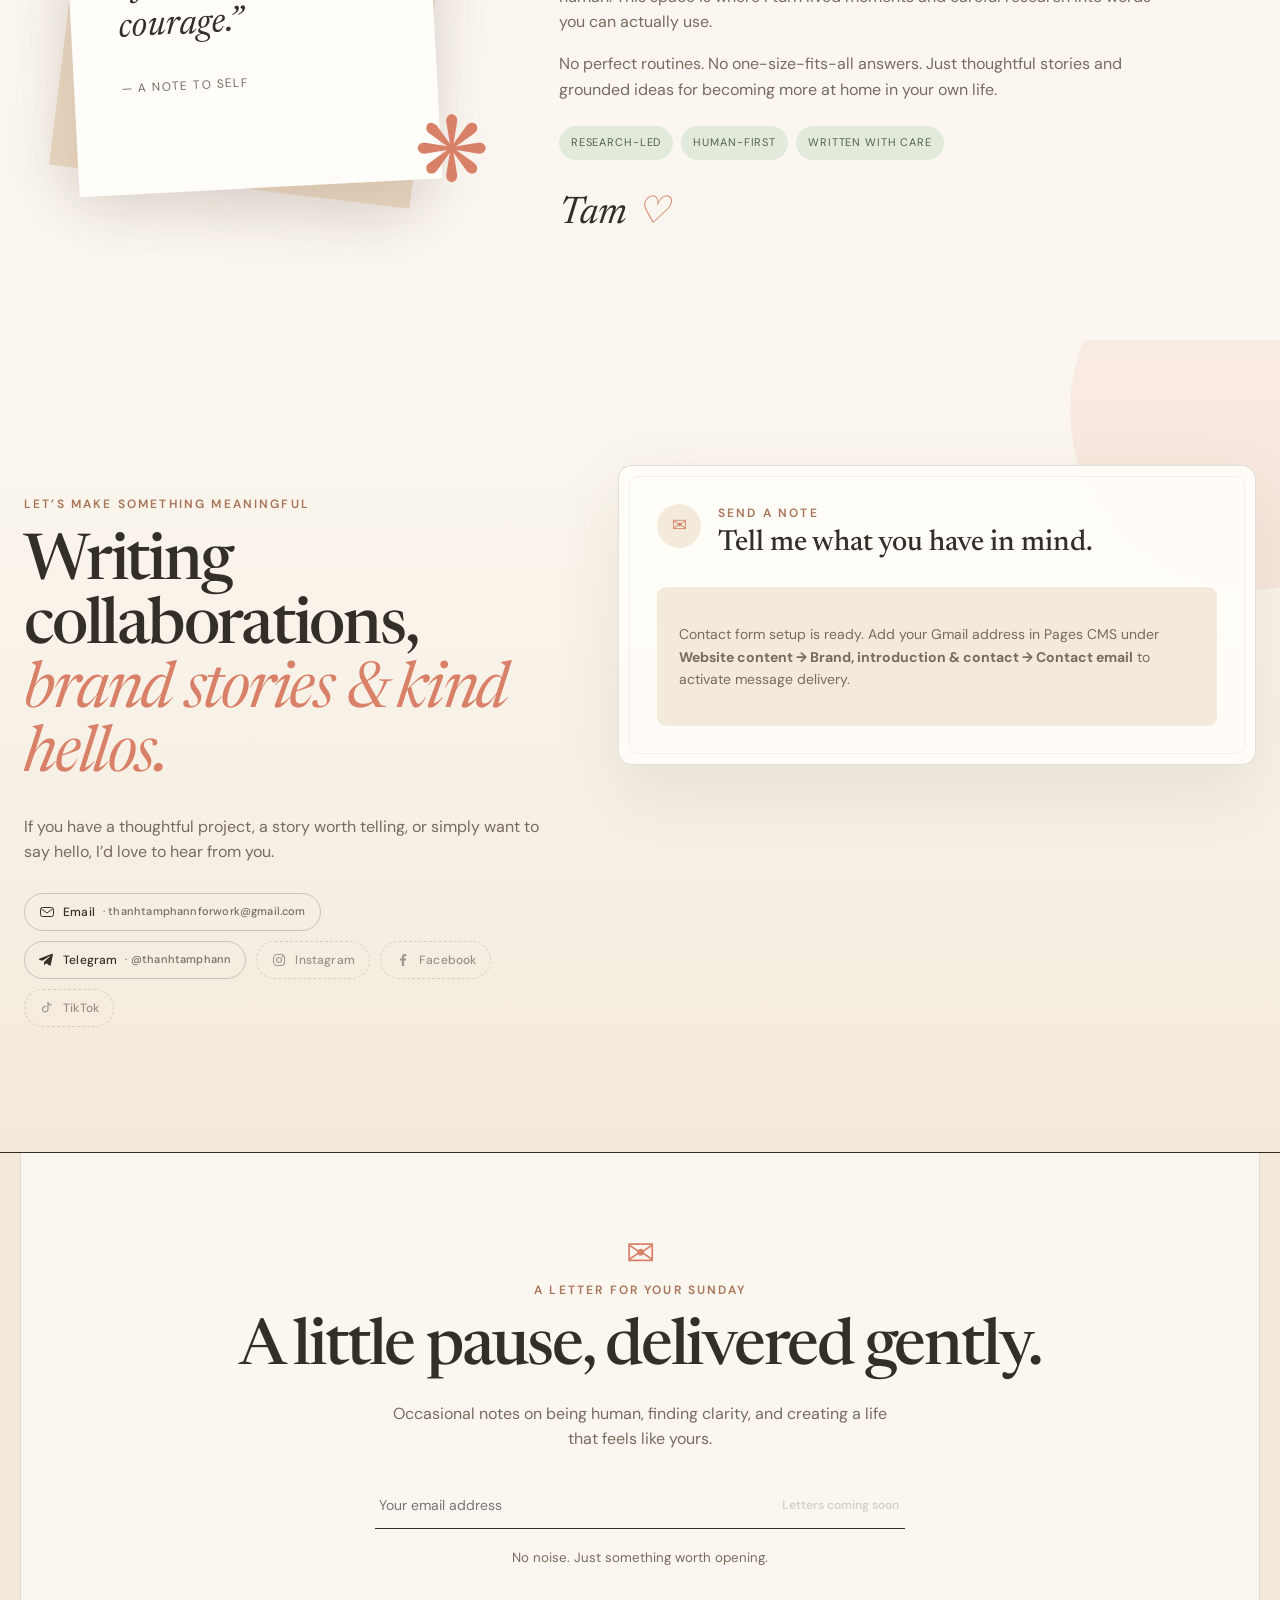
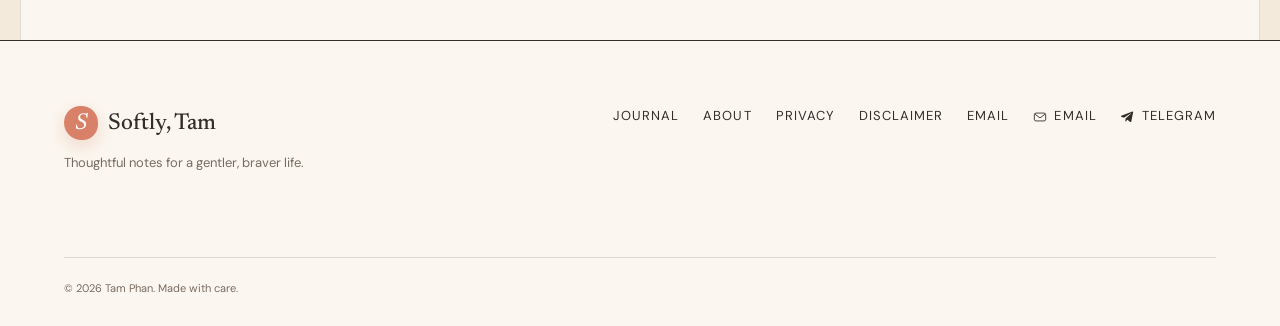
==== commit 68e0281e: "Refresh contact and header assets" ====
--- a/index.html
+++ b/index.html
@@ -17,12 +17,12 @@
     <link rel="stylesheet" href="styles.css?v=9" />
     <link rel="stylesheet" href="newspaper-layout.css?v=2" />
     <link rel="stylesheet" href="control-center.css?v=1" />
-    <link rel="stylesheet" href="branding-sync.css?v=6" />
+    <link rel="stylesheet" href="branding-sync.css?v=8" />
     <link rel="stylesheet" href="theme-motion.css?v=1" />
     <script src="app-cms.js?v=1" defer></script>
     <script src="editorial-upgrades.js?v=1" defer></script>
     <script src="topic-colors.js?v=1" defer></script>
-    <script src="site-sync.js?v=4" defer></script>
+    <script src="site-sync.js?v=5" defer></script>
     <script src="control-center.js?v=1" defer></script>
     <script src="theme-motion.js?v=2" defer></script>
   </head>
@@ -52,4 +52,4 @@
     <div class="toast" role="status" aria-live="polite"></div>
     <script src="contact-enhancements.js?v=4" defer></script>
   </body>
-</html>+</html>
--- a/branding-sync.css
+++ b/branding-sync.css
@@ -1,31 +1,20 @@
-.brand-mark.has-image{background:transparent;box-shadow:none;overflow:hidden}.brand-mark.has-image img{width:100%;height:100%;object-fit:contain;display:block}.dynamic-social-links{display:contents}.dynamic-social-links a{color:var(--ink);text-decoration:none;font-size:13px;letter-spacing:.08em;text-transform:uppercase}.dynamic-social-links a:hover{color:var(--coral)}.footer-channel-link{display:inline-flex;align-items:center;gap:7px}.channel-logo{width:18px;height:18px;object-fit:contain;display:block;flex:0 0 18px}.footer-channel-link .channel-logo{width:15px;height:15px;flex-basis:15px}.footer-channel-link .channel-symbol{color:var(--coral);font-size:12px}.dynamic-contact-channels{display:flex;gap:10px;flex-wrap:wrap;margin-top:22px}.channel-chip{display:inline-flex;align-items:center;gap:8px}.channel-chip .channel-symbol{display:grid;place-items:center;min-width:20px;height:20px;border-radius:50%;background:var(--cream);color:var(--coral);font-size:11px;font-weight:600}.channel-chip .channel-label{line-height:1}.article-body img{max-width:100%;height:auto}.article-body figure{max-width:100%}
+.brand-mark.has-image{background:transparent;box-shadow:none;overflow:hidden}.brand-mark.has-image img{width:100%;height:100%;object-fit:contain;display:block}.dynamic-social-links{display:contents}.dynamic-social-links a{color:var(--ink);text-decoration:none;font-size:13px;letter-spacing:.08em;text-transform:uppercase}.dynamic-social-links a:hover{color:var(--coral)}.footer-channel-link{display:inline-flex;align-items:center;gap:7px}.channel-logo{width:17px;height:17px;object-fit:contain;display:block;flex:0 0 17px}.footer-channel-link .channel-logo{width:14px;height:14px;flex-basis:14px}.footer-channel-link .channel-symbol{color:var(--coral);font-size:12px}.article-body img{max-width:100%;height:auto}.article-body figure{max-width:100%}
 
-.site-header.newspaper-header nav{gap:10px}
-.site-header.newspaper-header nav a,.site-header.newspaper-header nav a:first-child{position:relative;border-left:0!important;border-right:0!important;background:transparent!important;padding:14px 16px;color:var(--ink);transition:color .22s ease}
-.site-header.newspaper-header nav a::after{content:"";position:absolute;left:50%;right:50%;bottom:7px;height:1px;background:var(--coral);opacity:0;transition:left .24s ease,right .24s ease,opacity .24s ease}
-.site-header.newspaper-header nav a:hover,.site-header.newspaper-header nav a:focus-visible{color:var(--coral);background:transparent!important;outline:none}
-.site-header.newspaper-header nav a:hover::after,.site-header.newspaper-header nav a:focus-visible::after{left:16px;right:16px;opacity:1}
+/* Clean utility row: compact links + one small theme switch, no oversized CTA. */
+.utility-links{display:flex!important;align-items:center;justify-content:flex-end;gap:14px;flex-wrap:nowrap}.utility-links .global-cta-wrap{display:none!important}.utility-links>a{white-space:nowrap}.utility-links .theme-toggle-unified{order:3;flex:0 0 auto}
 
-.marquee div{animation:scroll 32s linear infinite!important;will-change:transform}
-.marquee:hover div{animation-play-state:paused}
+.site-header.newspaper-header nav{gap:10px}.site-header.newspaper-header nav a,.site-header.newspaper-header nav a:first-child{position:relative;border-left:0!important;border-right:0!important;background:transparent!important;padding:14px 16px;color:var(--ink);transition:color .22s ease}.site-header.newspaper-header nav a::after{content:"";position:absolute;left:50%;right:50%;bottom:7px;height:1px;background:var(--coral);opacity:0;transition:left .24s ease,right .24s ease,opacity .24s ease}.site-header.newspaper-header nav a:hover,.site-header.newspaper-header nav a:focus-visible{color:var(--coral);background:transparent!important;outline:none}.site-header.newspaper-header nav a:hover::after,.site-header.newspaper-header nav a:focus-visible::after{left:16px;right:16px;opacity:1}
 
-.reveal{transform:none!important;transition:opacity .5s ease!important}
-.lead-story,.rail-story,.section-lead-story,.compact-story,.long-read-card,.post-card{transition:transform .24s ease,box-shadow .24s ease,background-color .24s ease,border-color .24s ease}
-.lead-story:hover,.rail-story:hover,.section-lead-story:hover,.compact-story:hover,.long-read-card:hover,.post-card:hover{transform:translateY(-2px)}
-.lead-story:hover,.section-lead-story:hover,.long-read-card:hover,.post-card:hover{box-shadow:0 10px 28px rgba(79,58,40,.055)}
-.rail-story:hover,.compact-story:hover{background:rgba(255,253,249,.42)}
-.post-art img,.long-read-image img,.lead-story .post-art img,.rail-story .post-art img,.section-lead-story .post-art img{transition:transform .38s ease,filter .38s ease}
-.lead-story:hover .post-art img,.rail-story:hover .post-art img,.section-lead-story:hover .post-art img,.long-read-card:hover .long-read-image img,.post-card:hover .post-art img{transform:scale(1.018);filter:saturate(1.02)}
+.marquee div{animation:scroll 34s linear infinite!important;will-change:transform}.marquee:hover div{animation-play-state:paused}
 
-.journal-group{border-top-color:var(--topic-color)!important}
-.group-heading>span{background:color-mix(in srgb,var(--topic-color) 72%,var(--white));color:var(--ink)}
-.topic-card{position:relative;overflow:hidden;transition:background-color .22s ease,border-color .22s ease!important}
-.topic-card::before{content:"";position:absolute;left:0;top:0;width:100%;height:3px;background:var(--topic-color)}
-.topic-card:hover{transform:none!important;background:color-mix(in srgb,var(--topic-color) 9%,var(--white))!important}
-.topic-card .topic-icon{color:color-mix(in srgb,var(--topic-color) 68%,var(--ink))}
-.section-lead-story .read-link:hover,.compact-story h4 a:hover,.rail-story h3 a:hover,.lead-story h2 a:hover{color:var(--topic-color,var(--coral))}
+.reveal{transform:none!important;transition:opacity .5s ease!important}.lead-story,.rail-story,.section-lead-story,.compact-story,.long-read-card,.post-card{transition:transform .24s ease,box-shadow .24s ease,background-color .24s ease,border-color .24s ease}.lead-story:hover,.rail-story:hover,.section-lead-story:hover,.compact-story:hover,.long-read-card:hover,.post-card:hover{transform:translateY(-2px)}.lead-story:hover,.section-lead-story:hover,.long-read-card:hover,.post-card:hover{box-shadow:0 10px 28px rgba(79,58,40,.055)}.rail-story:hover,.compact-story:hover{background:rgba(255,253,249,.42)}.post-art img,.long-read-image img,.lead-story .post-art img,.rail-story .post-art img,.section-lead-story .post-art img{transition:transform .38s ease,filter .38s ease}.lead-story:hover .post-art img,.rail-story:hover .post-art img,.section-lead-story:hover .post-art img,.long-read-card:hover .long-read-image img,.post-card:hover .post-art img{transform:scale(1.018);filter:saturate(1.02)}
 
-.button,.social-chip,.filter-pill,.read-link{transition:background-color .2s ease,color .2s ease,border-color .2s ease,opacity .2s ease!important}
-.long-reads{padding:30px 0 90px;border-top:1px solid var(--line)}.long-read-grid{display:grid;grid-template-columns:repeat(2,1fr);gap:26px}.long-read-card{border-top:4px solid var(--card-accent);padding-top:18px}.long-read-image{display:block;aspect-ratio:16/9;overflow:hidden;background:var(--cream);margin-bottom:18px}.long-read-image img{width:100%;height:100%;object-fit:cover;display:block}.long-read-card h3{font:500 clamp(29px,3vw,42px)/1.05 var(--serif);margin:12px 0}.long-read-card h3 a{color:inherit;text-decoration:none}.long-read-card p{color:var(--muted);font-size:14px;max-width:92%}.article-toc{border-block:1px solid var(--line);padding:18px 0 12px;margin-bottom:35px}
+.journal-group{border-top-color:var(--topic-color)!important}.group-heading>span{background:color-mix(in srgb,var(--topic-color) 72%,var(--white));color:var(--ink)}.topic-card{position:relative;overflow:hidden;transition:background-color .22s ease,border-color .22s ease!important}.topic-card::before{content:"";position:absolute;left:0;top:0;width:100%;height:3px;background:var(--topic-color)}.topic-card:hover{transform:none!important;background:color-mix(in srgb,var(--topic-color) 9%,var(--white))!important}.topic-card .topic-icon{color:color-mix(in srgb,var(--topic-color) 68%,var(--ink))}.section-lead-story .read-link:hover,.compact-story h4 a:hover,.rail-story h3 a:hover,.lead-story h2 a:hover{color:var(--topic-color,var(--coral))}
+
+.button,.social-chip,.filter-pill,.read-link{transition:background-color .2s ease,color .2s ease,border-color .2s ease,opacity .2s ease!important}.long-reads{padding:30px 0 90px;border-top:1px solid var(--line)}.long-read-grid{display:grid;grid-template-columns:repeat(2,1fr);gap:26px}.long-read-card{border-top:4px solid var(--card-accent);padding-top:18px}.long-read-image{display:block;aspect-ratio:16/9;overflow:hidden;background:var(--cream);margin-bottom:18px}.long-read-image img{width:100%;height:100%;object-fit:cover;display:block}.long-read-card h3{font:500 clamp(29px,3vw,42px)/1.05 var(--serif);margin:12px 0}.long-read-card h3 a{color:inherit;text-decoration:none}.long-read-card p{color:var(--muted);font-size:14px;max-width:92%}.article-toc{border-block:1px solid var(--line);padding:18px 0 12px;margin-bottom:35px}
+
+/* Contact methods: editorial pill row matching the reference image. */
+.dynamic-contact-channels{display:flex;align-items:center;gap:10px;flex-wrap:wrap;margin-top:28px}.contact-channel-chip{display:inline-flex;align-items:center;gap:8px;min-height:38px;padding:9px 14px;border:1px solid color-mix(in srgb,var(--ink) 22%,transparent);border-radius:999px;background:transparent;color:var(--ink);text-decoration:none;font:500 12px/1.2 var(--sans);letter-spacing:.015em;transition:background-color .2s ease,border-color .2s ease,color .2s ease,transform .2s ease}.contact-channel-chip:hover{background:var(--white);border-color:color-mix(in srgb,var(--ink) 35%,transparent);transform:translateY(-1px)}.contact-channel-chip .channel-logo{width:16px;height:16px;flex-basis:16px}.contact-channel-chip .channel-symbol{font-size:13px;color:var(--coral)}.contact-channel-chip .channel-note{color:var(--muted);font-size:11px}.contact-channel-chip.is-placeholder{border-style:dashed;color:var(--muted);opacity:.72;cursor:default}.contact-channel-chip.is-placeholder:hover{background:transparent;transform:none;border-color:color-mix(in srgb,var(--ink) 22%,transparent)}.contact-channel-chip.is-placeholder .channel-logo{opacity:.62}.contact-intro .social-row{margin-top:26px}
+
 @media(prefers-reduced-motion:reduce){.marquee div{animation:none!important}.lead-story,.rail-story,.section-lead-story,.compact-story,.long-read-card,.post-card,.post-art img,.long-read-image img{transition:none!important;transform:none!important}}
-@media(max-width:760px){.site-header.newspaper-header nav{gap:0}.site-header.newspaper-header nav a,.site-header.newspaper-header nav a:first-child{padding:13px 0!important;border-bottom:1px solid var(--line)!important}.site-header.newspaper-header nav a::after{bottom:3px}.site-header.newspaper-header nav a:hover::after,.site-header.newspaper-header nav a:focus-visible::after{left:0;right:70%}.dynamic-social-links{display:flex;gap:16px;flex-wrap:wrap;width:100%}.dynamic-contact-channels{gap:8px}.channel-chip{padding:9px 12px}.long-read-grid{grid-template-columns:1fr}.long-reads{padding-bottom:65px}}
+@media(max-width:760px){.site-header.newspaper-header nav{gap:0}.site-header.newspaper-header nav a,.site-header.newspaper-header nav a:first-child{padding:13px 0!important;border-bottom:1px solid var(--line)!important}.site-header.newspaper-header nav a::after{bottom:3px}.site-header.newspaper-header nav a:hover::after,.site-header.newspaper-header nav a:focus-visible::after{left:0;right:70%}.utility-links{gap:10px}.utility-links>a{font-size:10px}.dynamic-social-links{display:flex;gap:16px;flex-wrap:wrap;width:100%}.dynamic-contact-channels{gap:8px}.contact-channel-chip{padding:9px 12px;min-height:36px}.contact-channel-chip .channel-note{display:none}.long-read-grid{grid-template-columns:1fr}.long-reads{padding-bottom:65px}}
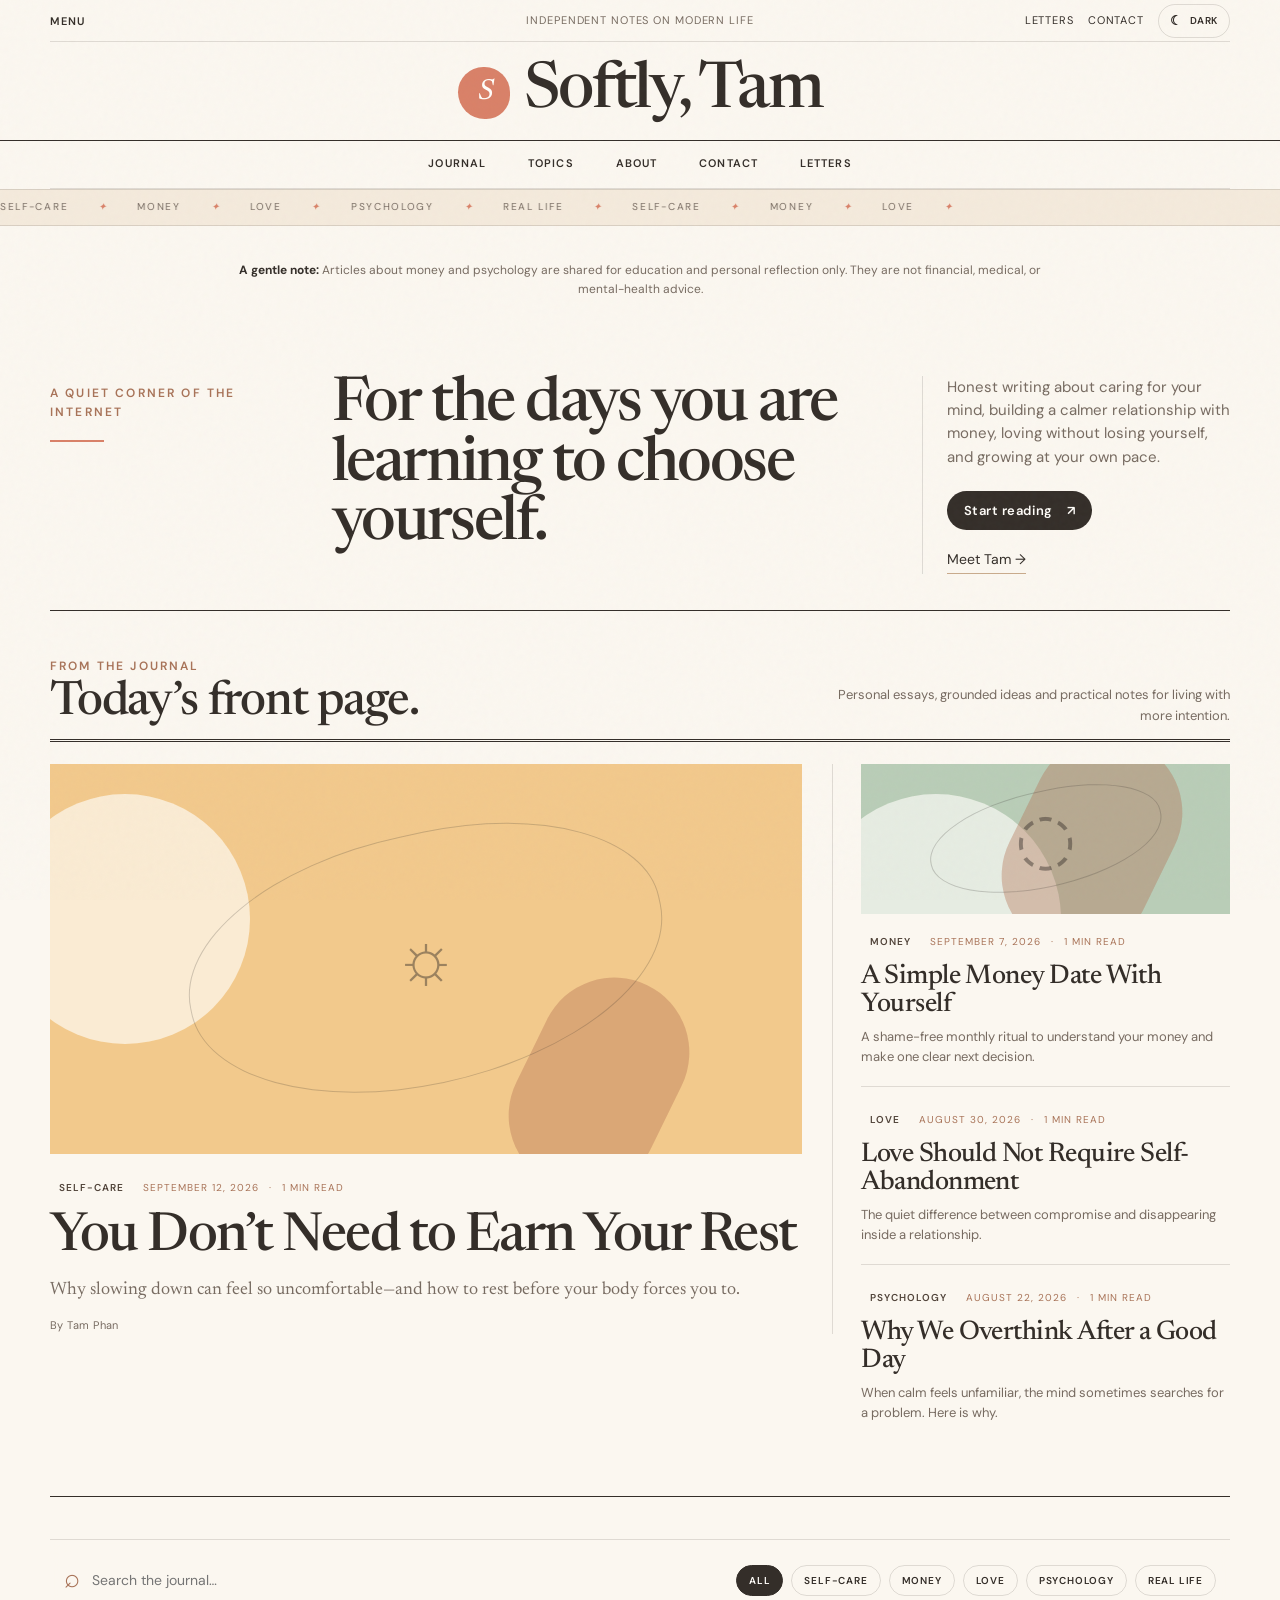
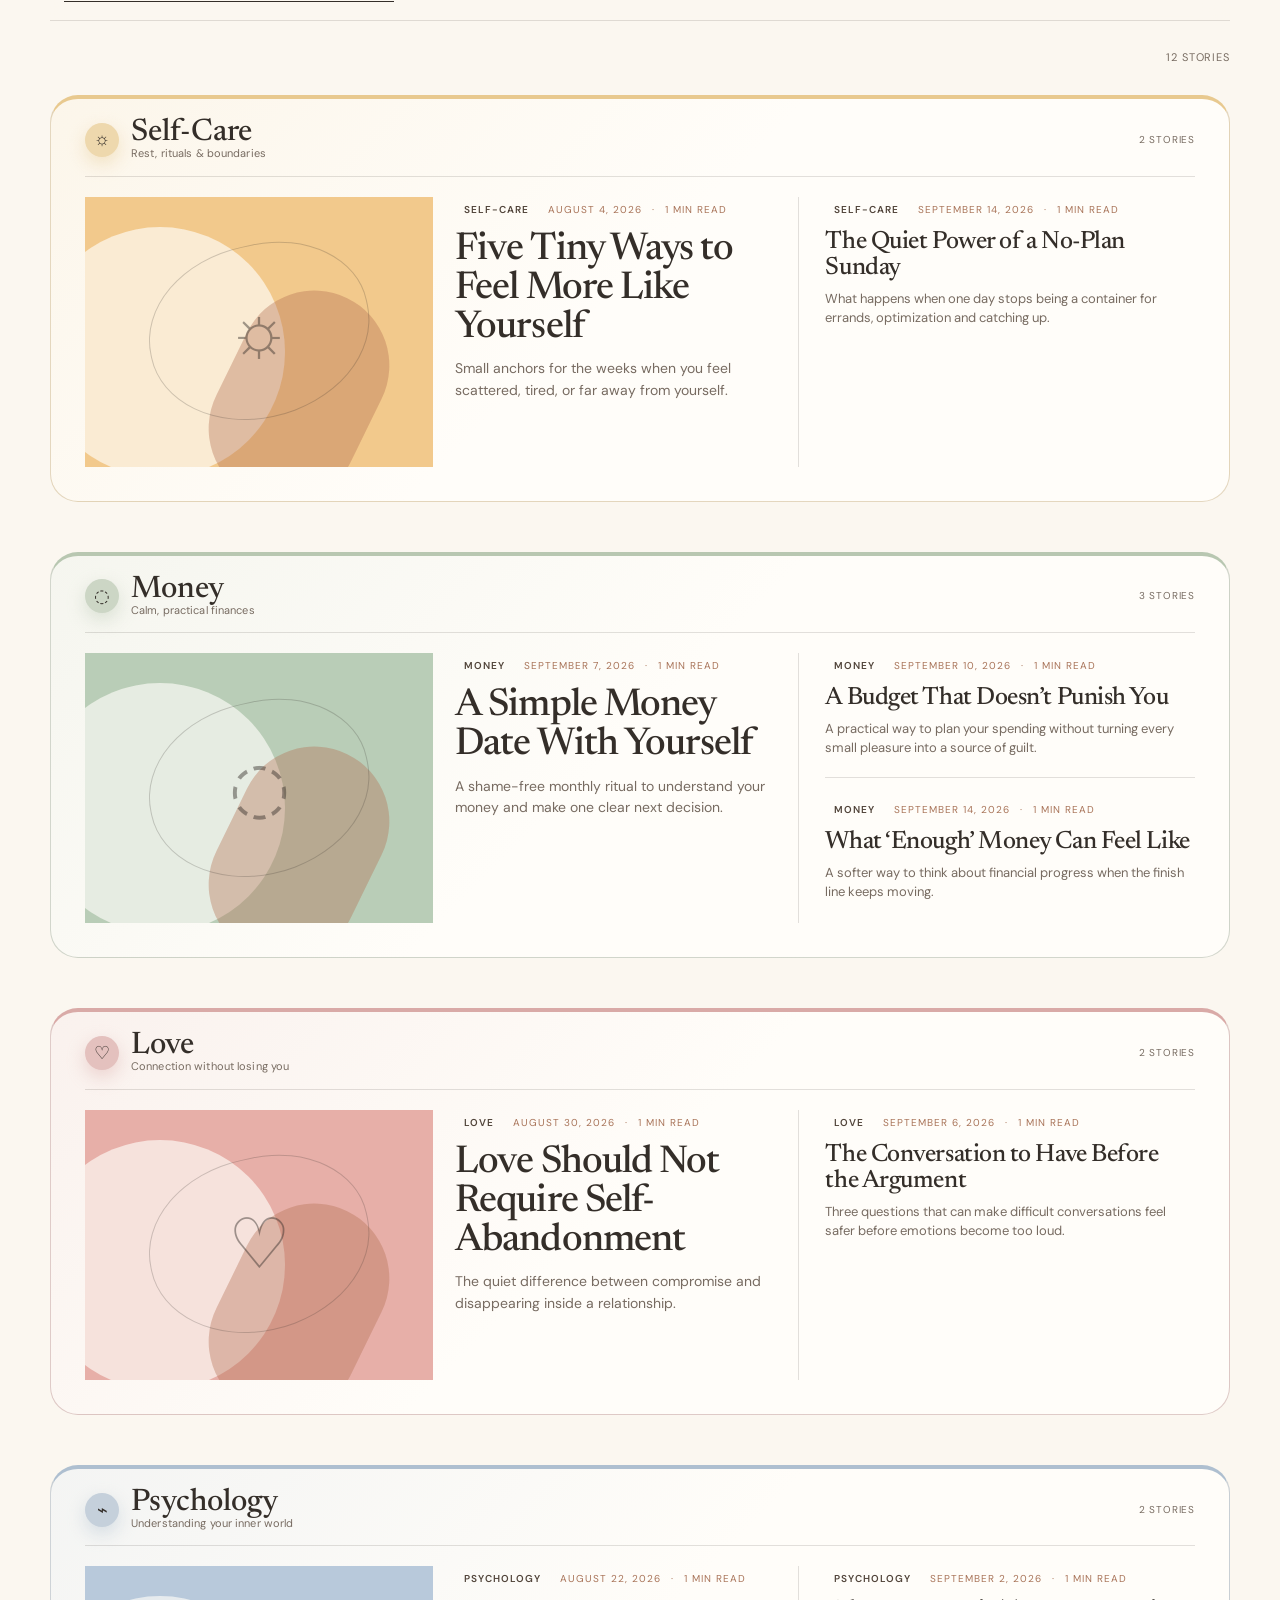
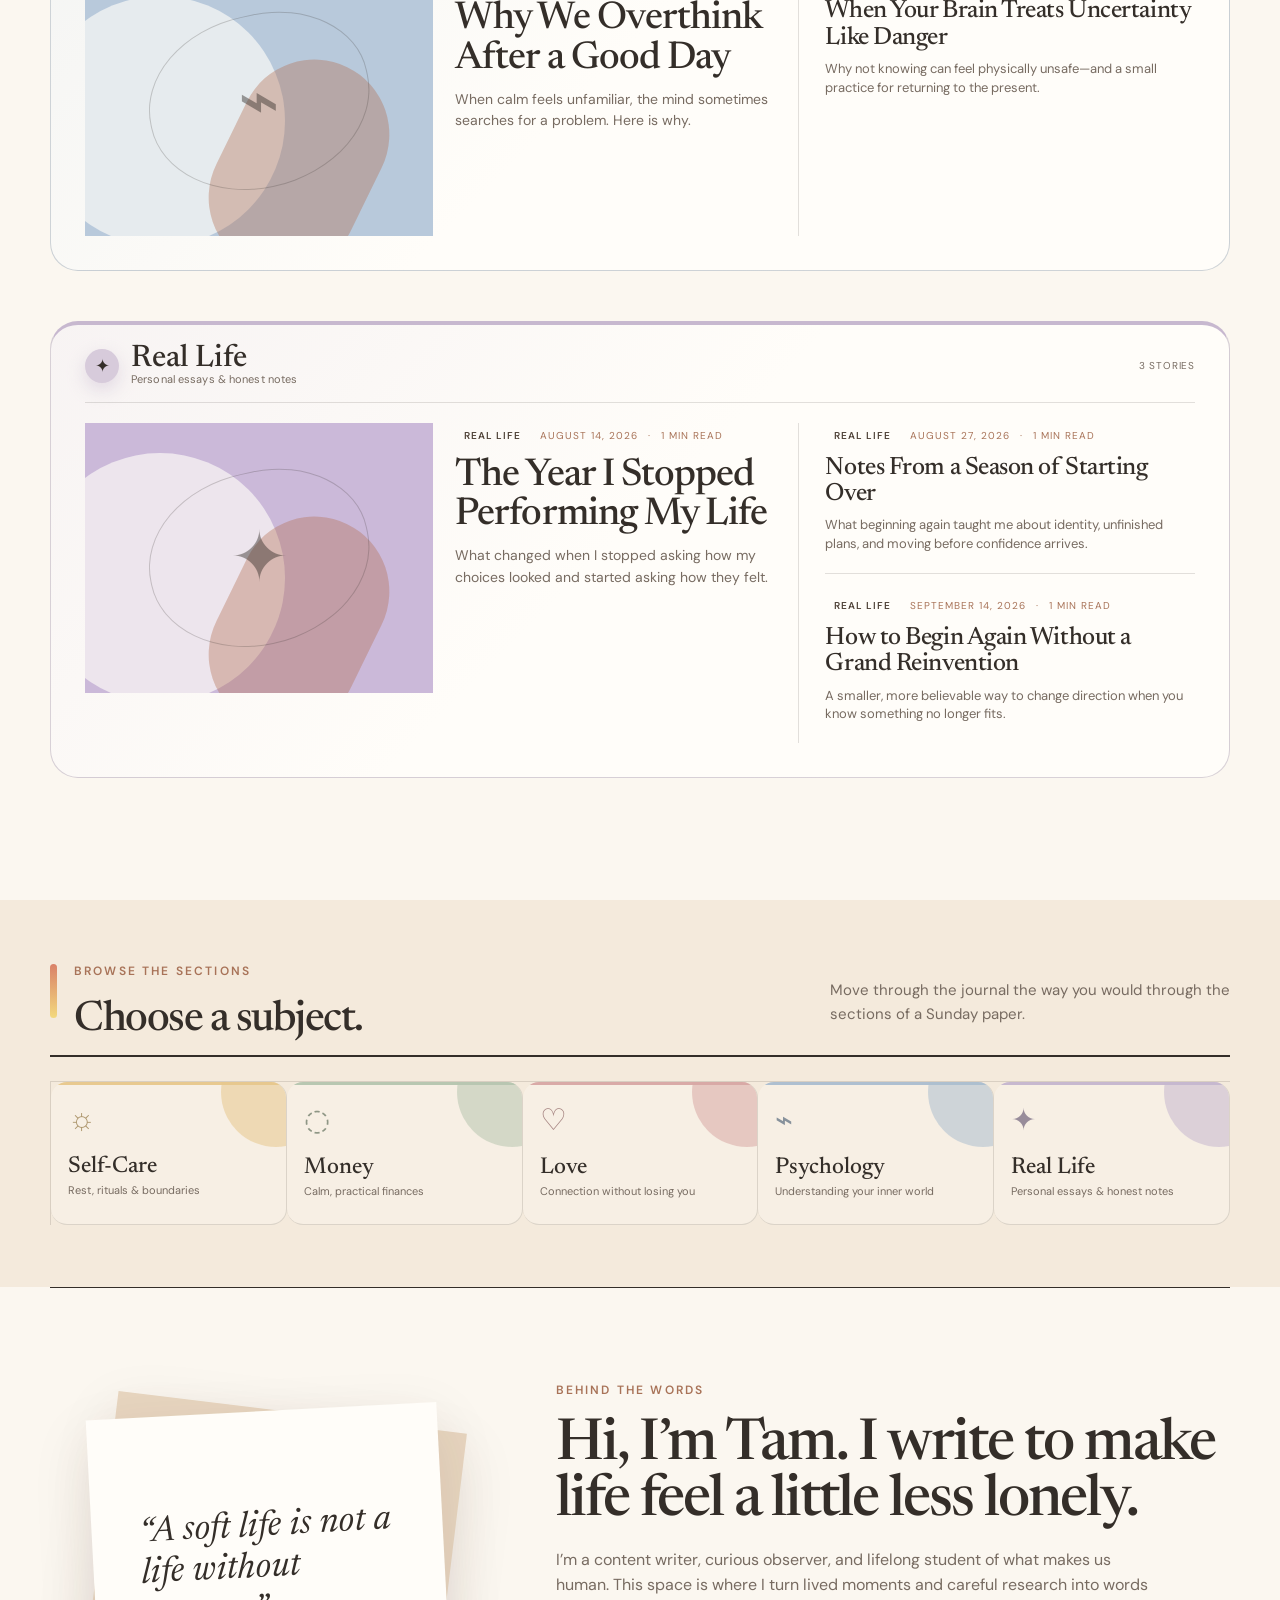
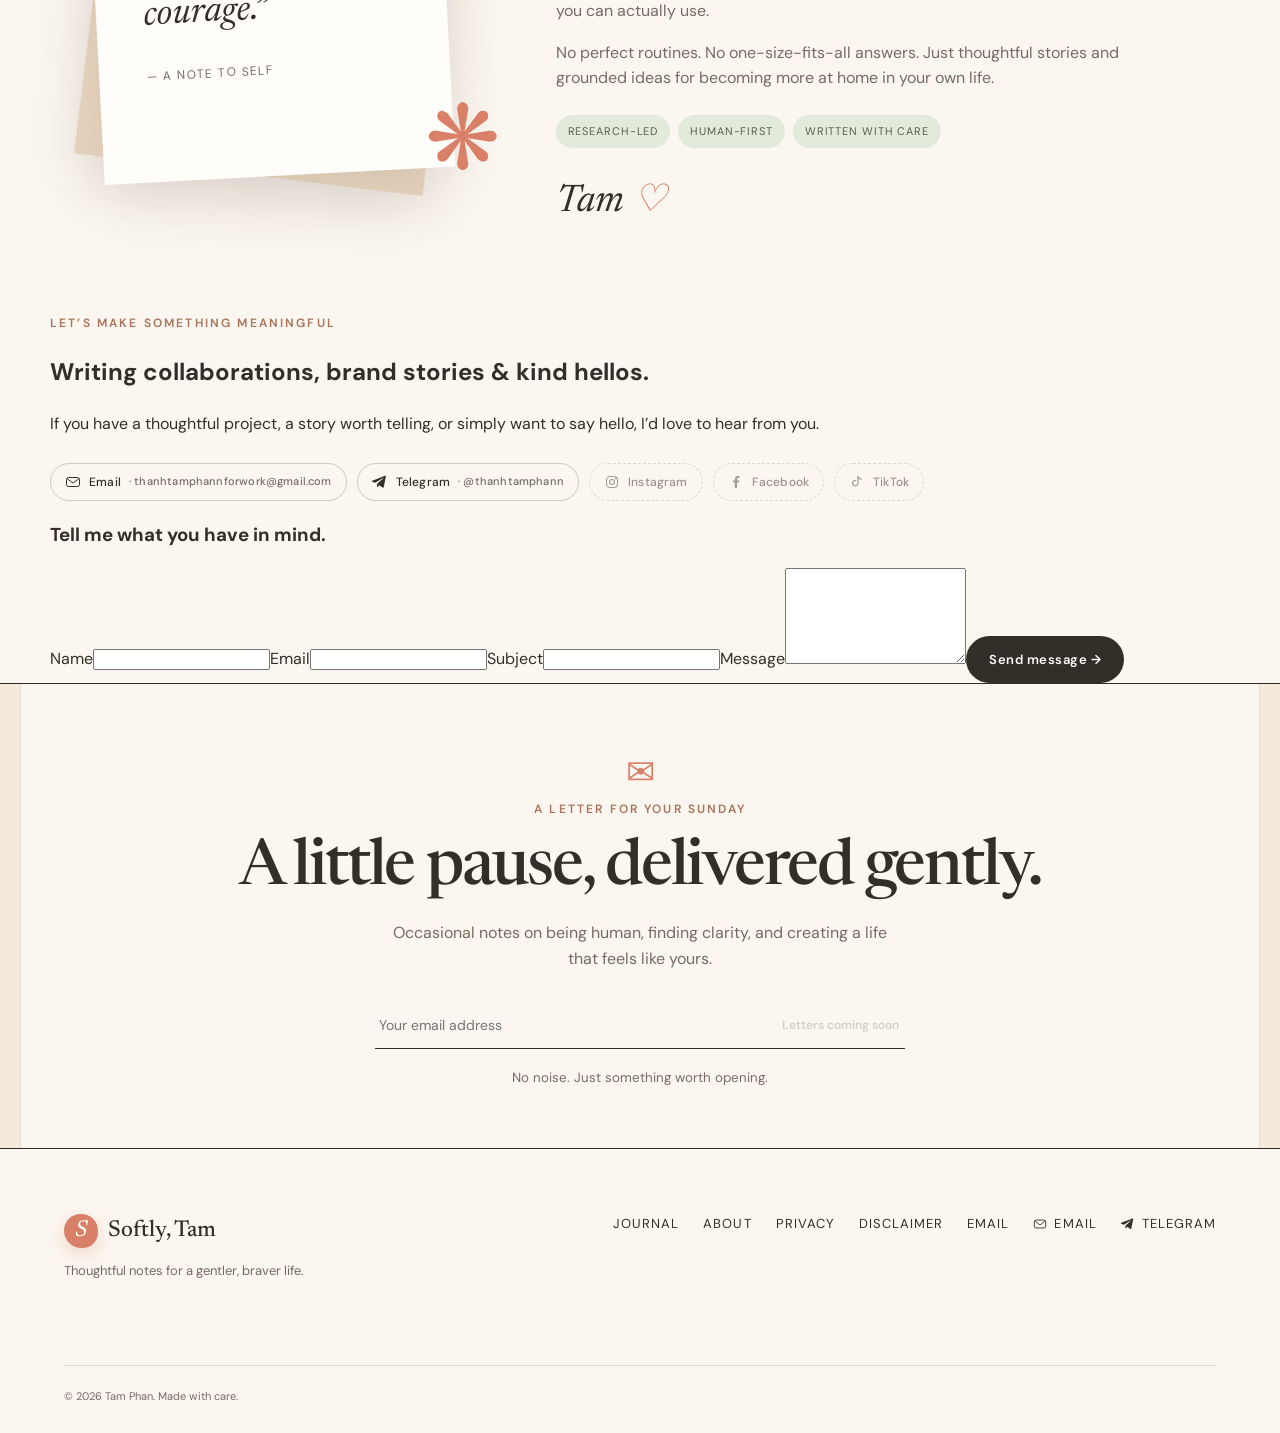
==== commit 3a708b5d: "Activate responsive polish and simplify blog cards" ====
--- a/index.html
+++ b/index.html
@@ -18,13 +18,14 @@
     <link rel="stylesheet" href="newspaper-layout.css?v=2" />
     <link rel="stylesheet" href="control-center.css?v=1" />
     <link rel="stylesheet" href="branding-sync.css?v=8" />
-    <link rel="stylesheet" href="theme-motion.css?v=1" />
+    <link rel="stylesheet" href="theme-motion.css?v=2" />
+    <link rel="stylesheet" href="responsive-polish.css?v=1" />
     <script src="app-cms.js?v=1" defer></script>
     <script src="editorial-upgrades.js?v=1" defer></script>
     <script src="topic-colors.js?v=1" defer></script>
     <script src="site-sync.js?v=5" defer></script>
     <script src="control-center.js?v=1" defer></script>
-    <script src="theme-motion.js?v=2" defer></script>
+    <script src="theme-motion.js?v=3" defer></script>
   </head>
   <body>
     <div class="grain" aria-hidden="true"></div>
--- a/theme-motion.css
+++ b/theme-motion.css
@@ -15,140 +15,23 @@
   --dark-line:rgba(244,237,231,.15);
   --dark-accent:#df8f75;
 }
-
-body:not(.color-mode-dark){
-  --ink:var(--light-ink);
-  --milk:var(--light-bg);
-  --cream:var(--light-surface);
-  --white:var(--light-white);
-  --muted:var(--light-muted);
-  --line:var(--light-line);
-  --coral:var(--light-accent);
-  color-scheme:light;
-}
-
-body.color-mode-dark{
-  --ink:var(--dark-ink);
-  --milk:var(--dark-bg);
-  --cream:var(--dark-surface);
-  --white:var(--dark-white);
-  --muted:var(--dark-muted);
-  --line:var(--dark-line);
-  --coral:var(--dark-accent);
-  --clay:#d3a38a;
-  --beige:#352d28;
-  --sand:#876f61;
-  color-scheme:dark;
-}
-
-body, .site-header, .masthead-row, .utility-row, .newsletter, .newsletter-inner,
-.topic-card, .post-card, .project-card, .case-card, .contact-card, .paper,
-.search-box input, .filter-pill, .theme-toggle-unified, .article-page,
-.related-card, .policy-note{
-  transition:background-color .28s ease,color .28s ease,border-color .28s ease,box-shadow .28s ease;
-}
-
-body.color-mode-dark .site-header.newspaper-header,
-body.color-mode-dark .site-header,
-body.color-mode-dark .article-header{
-  background:rgba(29,26,24,.97);
-}
-body.color-mode-dark .topic-card,
-body.color-mode-dark .newsletter-inner,
-body.color-mode-dark .project-card,
-body.color-mode-dark .case-card,
-body.color-mode-dark .contact-card,
-body.color-mode-dark .paper-front{
-  background:var(--white);
-}
-body.color-mode-dark .grain{opacity:.02}
-body.color-mode-dark img{filter:none}
-
-.theme-toggle-unified{
-  display:inline-flex;
-  align-items:center;
-  justify-content:center;
-  gap:7px;
-  min-height:34px;
-  padding:7px 11px;
-  border:1px solid var(--line);
-  border-radius:999px;
-  background:transparent;
-  color:var(--ink);
-  font:600 10px/1 var(--sans);
-  letter-spacing:.06em;
-  text-transform:uppercase;
-  cursor:pointer;
-}
-.theme-toggle-unified:hover{background:var(--cream)}
-.theme-toggle-unified:focus-visible{outline:2px solid var(--coral);outline-offset:2px}
-.theme-toggle-unified .theme-icon{font-size:13px;line-height:1}
-
-/* Calm reveal: a tiny rise and fade only. */
-body.motion-calm .reveal{
-  opacity:0;
-  transform:translateY(6px)!important;
-  transition:opacity .52s ease,transform .52s ease!important;
-}
-body.motion-calm .reveal.visible{
-  opacity:1;
-  transform:none!important;
-}
-
-/* Gentle pointer feedback without dramatic movement. */
-body.motion-calm .lead-story,
-body.motion-calm .rail-story,
-body.motion-calm .section-lead-story,
-body.motion-calm .compact-story,
-body.motion-calm .long-read-card,
-body.motion-calm .post-card,
-body.motion-calm .topic-card,
-body.motion-calm .related-card,
-body.motion-calm .project-card,
-body.motion-calm .case-card{
-  transition:transform .22s ease,box-shadow .22s ease,background-color .22s ease,border-color .22s ease;
-}
-body.motion-calm .lead-story:hover,
-body.motion-calm .section-lead-story:hover,
-body.motion-calm .long-read-card:hover,
-body.motion-calm .post-card:hover,
-body.motion-calm .related-card:hover,
-body.motion-calm .project-card:hover,
-body.motion-calm .case-card:hover{
-  transform:translateY(-2px)!important;
-  box-shadow:0 9px 24px rgba(60,45,35,.055);
-}
-body.motion-calm .rail-story:hover,
-body.motion-calm .compact-story:hover,
-body.motion-calm .topic-card:hover{
-  transform:translateY(-1px)!important;
-}
-body.motion-calm .post-art img,
-body.motion-calm .long-read-image img,
-body.motion-calm .project-card img,
-body.motion-calm .case-card img{
-  transition:transform .36s ease,filter .36s ease;
-}
-body.motion-calm .lead-story:hover .post-art img,
-body.motion-calm .rail-story:hover .post-art img,
-body.motion-calm .section-lead-story:hover .post-art img,
-body.motion-calm .long-read-card:hover .long-read-image img,
-body.motion-calm .post-card:hover .post-art img,
-body.motion-calm .project-card:hover img,
-body.motion-calm .case-card:hover img{
-  transform:scale(1.012);
-}
-
-/* Ticker remains moving, but slowly and evenly. */
-.marquee div{animation:scroll 34s linear infinite!important}
-.marquee:hover div{animation-play-state:paused}
-
-@media (prefers-reduced-motion:reduce){
-  *,*::before,*::after{scroll-behavior:auto!important;transition-duration:.01ms!important;animation-duration:.01ms!important;animation-iteration-count:1!important}
-  .marquee div{animation:none!important}
-  .reveal{opacity:1!important;transform:none!important}
-}
-
-@media(max-width:760px){
-  .theme-toggle-unified{min-height:32px;padding:7px 10px}
-}
+body:not(.color-mode-dark){--ink:var(--light-ink);--milk:var(--light-bg);--cream:var(--light-surface);--white:var(--light-white);--muted:var(--light-muted);--line:var(--light-line);--coral:var(--light-accent);color-scheme:light}
+body.color-mode-dark{--ink:var(--dark-ink);--milk:var(--dark-bg);--cream:var(--dark-surface);--white:var(--dark-white);--muted:var(--dark-muted);--line:var(--dark-line);--coral:var(--dark-accent);--clay:#d3a38a;--beige:#352d28;--sand:#876f61;color-scheme:dark}
+body,.site-header,.masthead-row,.utility-row,.newsletter,.newsletter-inner,.topic-card,.post-card,.project-card,.case-card,.contact-card,.paper,.search-box input,.filter-pill,.theme-toggle-unified,.article-page,.related-card,.policy-note{transition:background-color .28s ease,color .28s ease,border-color .28s ease,box-shadow .28s ease}
+body.color-mode-dark .site-header.newspaper-header,body.color-mode-dark .site-header,body.color-mode-dark .article-header{background:rgba(29,26,24,.97)}
+body.color-mode-dark .topic-card,body.color-mode-dark .newsletter-inner,body.color-mode-dark .project-card,body.color-mode-dark .case-card,body.color-mode-dark .contact-card,body.color-mode-dark .paper-front{background:var(--white)}
+body.color-mode-dark .grain{opacity:.02}body.color-mode-dark img{filter:none}
+.theme-toggle-unified{display:inline-flex;align-items:center;justify-content:center;gap:7px;min-height:34px;padding:7px 11px;border:1px solid var(--line);border-radius:999px;background:transparent;color:var(--ink);font:600 10px/1 var(--sans);letter-spacing:.06em;text-transform:uppercase;cursor:pointer}.theme-toggle-unified:hover{background:var(--cream)}.theme-toggle-unified:focus-visible{outline:2px solid var(--coral);outline-offset:2px}.theme-toggle-unified .theme-icon{font-size:13px;line-height:1}
+body.motion-calm .reveal{opacity:0;transform:translateY(6px)!important;transition:opacity .52s ease,transform .52s ease!important}body.motion-calm .reveal.visible{opacity:1;transform:none!important}
+body.motion-fade .reveal{opacity:0;transform:none!important;transition:opacity .6s ease!important}body.motion-fade .reveal.visible{opacity:1!important}
+body.motion-none .reveal{opacity:1!important;transform:none!important;transition:none!important}
+body.motion-slow .reveal{transition-duration:.8s!important}
+body.motion-calm .lead-story,body.motion-calm .rail-story,body.motion-calm .section-lead-story,body.motion-calm .compact-story,body.motion-calm .post-card,body.motion-calm .topic-card,body.motion-calm .related-card,body.motion-calm .project-card,body.motion-calm .case-card,body.motion-fade .lead-story,body.motion-fade .rail-story,body.motion-fade .section-lead-story,body.motion-fade .compact-story,body.motion-fade .post-card,body.motion-fade .topic-card,body.motion-fade .related-card,body.motion-fade .project-card,body.motion-fade .case-card{transition:transform .22s ease,box-shadow .22s ease,background-color .22s ease,border-color .22s ease}
+body.motion-calm .lead-story:hover,body.motion-calm .section-lead-story:hover,body.motion-calm .post-card:hover,body.motion-calm .related-card:hover,body.motion-calm .project-card:hover,body.motion-calm .case-card:hover,body.motion-fade .lead-story:hover,body.motion-fade .section-lead-story:hover,body.motion-fade .post-card:hover,body.motion-fade .related-card:hover,body.motion-fade .project-card:hover,body.motion-fade .case-card:hover{transform:translateY(-2px)!important;box-shadow:0 9px 24px rgba(60,45,35,.055)}
+body.motion-calm .rail-story:hover,body.motion-calm .compact-story:hover,body.motion-calm .topic-card:hover,body.motion-fade .rail-story:hover,body.motion-fade .compact-story:hover,body.motion-fade .topic-card:hover{transform:translateY(-1px)!important}
+body.motion-calm .post-art img,body.motion-calm .project-card img,body.motion-calm .case-card img,body.motion-fade .post-art img,body.motion-fade .project-card img,body.motion-fade .case-card img{transition:transform .36s ease,filter .36s ease}
+body.motion-calm .lead-story:hover .post-art img,body.motion-calm .rail-story:hover .post-art img,body.motion-calm .section-lead-story:hover .post-art img,body.motion-calm .post-card:hover .post-art img,body.motion-calm .project-card:hover img,body.motion-calm .case-card:hover img,body.motion-fade .lead-story:hover .post-art img,body.motion-fade .rail-story:hover .post-art img,body.motion-fade .section-lead-story:hover .post-art img,body.motion-fade .post-card:hover .post-art img,body.motion-fade .project-card:hover img,body.motion-fade .case-card:hover img{transform:scale(1.012)}
+body.motion-none .lead-story,body.motion-none .rail-story,body.motion-none .section-lead-story,body.motion-none .compact-story,body.motion-none .post-card,body.motion-none .topic-card,body.motion-none .related-card,body.motion-none .project-card,body.motion-none .case-card,body.motion-none .post-art img{transform:none!important;transition:none!important}
+.marquee div{animation:scroll 34s linear infinite!important}.marquee:hover div{animation-play-state:paused}
+@media(prefers-reduced-motion:reduce){*,*::before,*::after{scroll-behavior:auto!important;transition-duration:.01ms!important;animation-duration:.01ms!important;animation-iteration-count:1!important}.marquee div{animation:none!important}.reveal{opacity:1!important;transform:none!important}}
+@media(max-width:760px){.theme-toggle-unified{min-height:32px;padding:7px 10px}}
--- a/responsive-polish.css
+++ b/responsive-polish.css
@@ -0,0 +1,138 @@
+/* Final responsive polish for Softly, Tam */
+
+/* Blog cards: title/image are already clickable, so remove redundant read-more CTA. */
+.journal-group .read-link{display:none!important}
+
+/* Desktop rhythm */
+.section-shell{width:min(1180px,calc(100% - 56px))}
+.site-header.newspaper-header nav{width:min(1180px,calc(100% - 56px))}
+.masthead-row{padding:22px 24px 18px}
+.masthead-row .brand{font-size:clamp(44px,5vw,68px)}
+.editorial-intro{grid-template-columns:.7fr 1.55fr .85fr;gap:28px;padding-top:42px;padding-bottom:36px}
+.editorial-intro h1{font-size:clamp(42px,4.8vw,64px)}
+.front-page{padding-top:46px;padding-bottom:54px}
+.front-page-grid{grid-template-columns:minmax(0,1.7fr) minmax(285px,.8fr);gap:28px}
+.lead-story .post-art{height:390px;min-height:390px}
+.lead-story h2{font-size:clamp(38px,4.2vw,57px)}
+.rail-story h3{font-size:27px}
+.journal-desk{padding-top:42px;padding-bottom:72px}
+.journal-group{margin-bottom:50px}
+.newspaper-section-grid{gap:26px}
+.section-lead-story{grid-template-columns:1.05fr .95fr;gap:22px}
+.section-lead-story .post-art{height:270px;min-height:270px}
+.section-lead-story h3{font-size:clamp(30px,3vw,41px)}
+.compact-story h4{font-size:25px}
+.topic-grid{grid-template-columns:repeat(5,minmax(0,1fr))}
+.topic-card{min-height:132px;padding:20px 17px}
+.about{padding-top:78px;padding-bottom:78px;gap:56px}
+.newsletter-inner{padding:60px 34px}
+
+/* Keep header controls compact and aligned. */
+.utility-row{min-height:42px;gap:12px}
+.utility-links{align-items:center;gap:14px;white-space:nowrap}
+.theme-toggle-unified{flex:0 0 auto}
+
+/* Tablet */
+@media(max-width:980px){
+  .section-shell{width:min(100% - 40px,1180px)}
+  .site-header.newspaper-header nav{width:min(100% - 40px,1180px)}
+  .editorial-intro{grid-template-columns:.7fr 1.3fr;gap:24px}
+  .front-page-grid{grid-template-columns:minmax(0,1.35fr) minmax(250px,.75fr);gap:24px}
+  .lead-story .post-art{height:335px;min-height:335px}
+  .topic-grid{grid-template-columns:repeat(3,1fr)}
+  .about{gap:42px}
+}
+
+/* Mobile */
+@media(max-width:760px){
+  body{overflow-x:hidden}
+  .section-shell{width:calc(100% - 32px)}
+  .utility-row{width:calc(100% - 28px);grid-template-columns:auto 1fr;min-height:48px}
+  .utility-row .menu-toggle{font-size:10px}
+  .utility-links{justify-self:end;gap:10px;font-size:10px;max-width:100%}
+  .utility-links>a{display:none}
+  .theme-toggle-unified{min-height:31px;padding:6px 9px;font-size:9px}
+
+  .masthead-row{padding:16px 14px 14px}
+  .masthead-row .brand{font-size:clamp(36px,11vw,44px);gap:10px}
+  .masthead-row .brand-mark{width:38px;height:38px;font-size:22px}
+
+  .site-header.newspaper-header nav{width:100%;padding:0 16px}
+
+  .editorial-intro{padding-top:28px;padding-bottom:24px}
+  .editorial-intro h1{font-size:clamp(37px,10.5vw,46px);line-height:.99}
+  .editorial-intro .intro-deck{margin-top:18px;padding-top:17px}
+  .editorial-intro .hero-intro{font-size:14px;line-height:1.55}
+  .editorial-intro .hero-actions{gap:12px}
+
+  .marquee{padding:9px 0}
+  .marquee div{font-size:9px}
+
+  .front-page{padding-top:30px;padding-bottom:42px}
+  .paper-section-title{margin-bottom:18px}
+  .paper-section-title h2{font-size:34px}
+  .paper-section-title>p{font-size:12px;line-height:1.45}
+  .lead-story{padding-bottom:22px}
+  .lead-story .post-art{height:auto;min-height:0;aspect-ratio:4/3}
+  .lead-story h2{font-size:clamp(34px,9.5vw,42px)}
+  .lead-story .lead-excerpt{font-size:16px}
+  .front-page-rail{padding-top:20px}
+  .rail-story{padding-bottom:17px;margin-bottom:17px}
+  .rail-story .post-art{height:auto;min-height:0;aspect-ratio:16/10}
+  .rail-story h3{font-size:26px}
+
+  .journal-desk{padding-top:34px;padding-bottom:54px}
+  .journal-tools{gap:16px;margin-bottom:20px}
+  .filter-pills{gap:7px;margin-inline:-2px;padding-bottom:8px;scrollbar-width:none}
+  .filter-pills::-webkit-scrollbar{display:none}
+  .filter-pill{padding:7px 10px;font-size:9px}
+  .result-count{margin-bottom:22px}
+
+  .journal-group{margin-bottom:40px;padding-top:14px}
+  .group-heading{align-items:flex-start;gap:10px;margin-bottom:16px}
+  .group-heading>span{width:30px;height:30px;font-size:16px;flex:0 0 30px}
+  .group-heading h3{font-size:27px}
+  .group-heading small{display:block;margin-top:3px;line-height:1.35}
+  .group-heading>p{display:none}
+
+  .newspaper-section-grid{display:block}
+  .section-lead-story{display:block;padding:0 0 20px;margin-bottom:18px;border-right:0;border-bottom:1px solid var(--line)}
+  .section-lead-story .post-art{height:auto;min-height:0;aspect-ratio:4/3;margin-bottom:15px}
+  .section-lead-story h3{font-size:33px;margin-bottom:8px}
+  .section-lead-story p{font-size:13px}
+  .compact-story{padding-bottom:16px;margin-bottom:16px}
+  .compact-story h4{font-size:25px}
+
+  .topics{padding:48px 0}
+  .topics .section-heading{display:block}
+  .topics .section-heading h2{font-size:34px}
+  .topic-grid{grid-template-columns:1fr 1fr}
+  .topic-card{min-height:118px;padding:17px 14px;gap:12px}
+  .topic-icon{font-size:25px}
+  .topic-card h3{font-size:20px}
+
+  .about{padding-top:58px;padding-bottom:58px;gap:34px}
+  .about h2{font-size:clamp(35px,9vw,44px)}
+  .newsletter-inner{padding:48px 20px}
+
+  .contact-hub{padding:62px 0}
+  .contact-hub-grid{gap:30px}
+  .contact-card{padding:22px}
+  .dynamic-contact-channels{gap:8px}
+  .contact-channel-chip{max-width:100%}
+  .channel-note{max-width:180px;overflow:hidden;text-overflow:ellipsis;white-space:nowrap}
+
+  .site-footer{padding-inline:16px}
+}
+
+@media(max-width:480px){
+  .section-shell{width:calc(100% - 26px)}
+  .utility-row{width:calc(100% - 24px)}
+  .masthead-row .brand{font-size:36px}
+  .editorial-intro h1{font-size:38px}
+  .lead-story h2{font-size:35px}
+  .paper-section-title h2{font-size:31px}
+  .topic-grid{grid-template-columns:1fr}
+  .topic-card{min-height:auto}
+  .contact-card{padding:18px}
+}
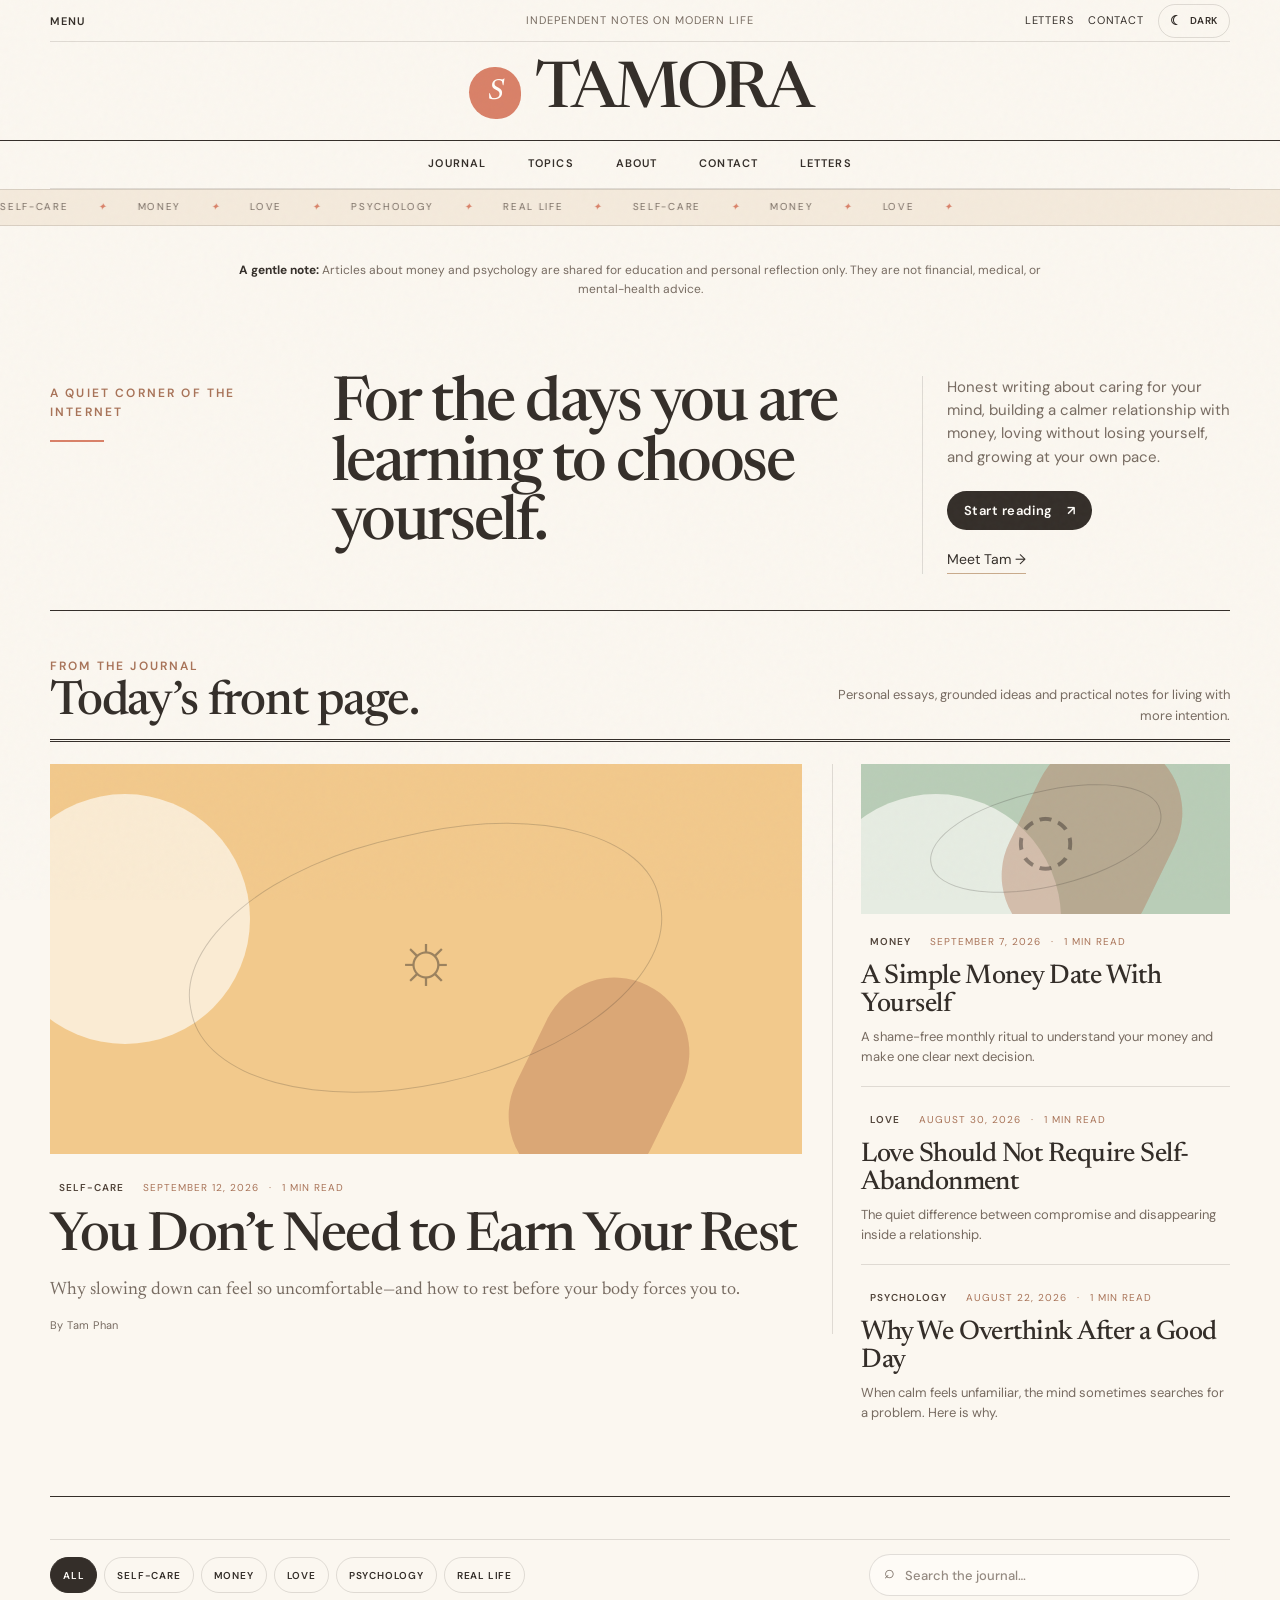
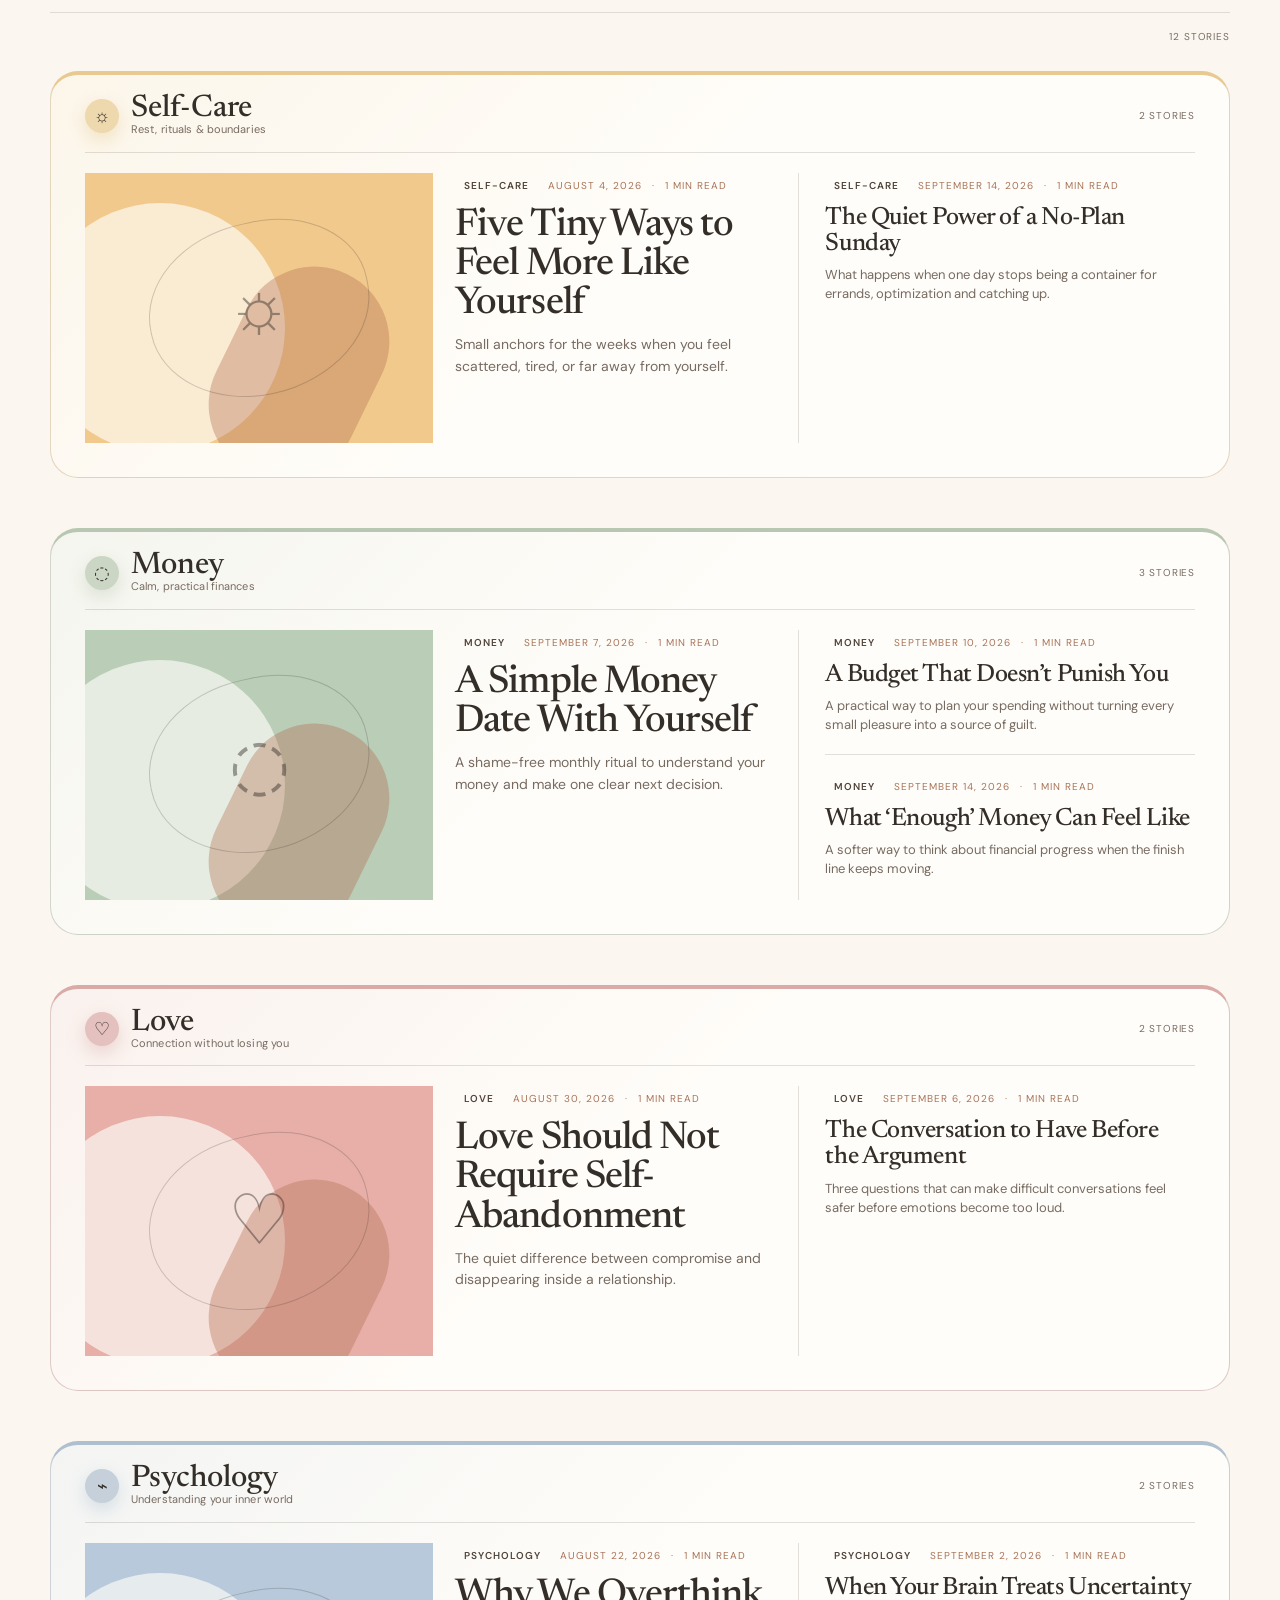
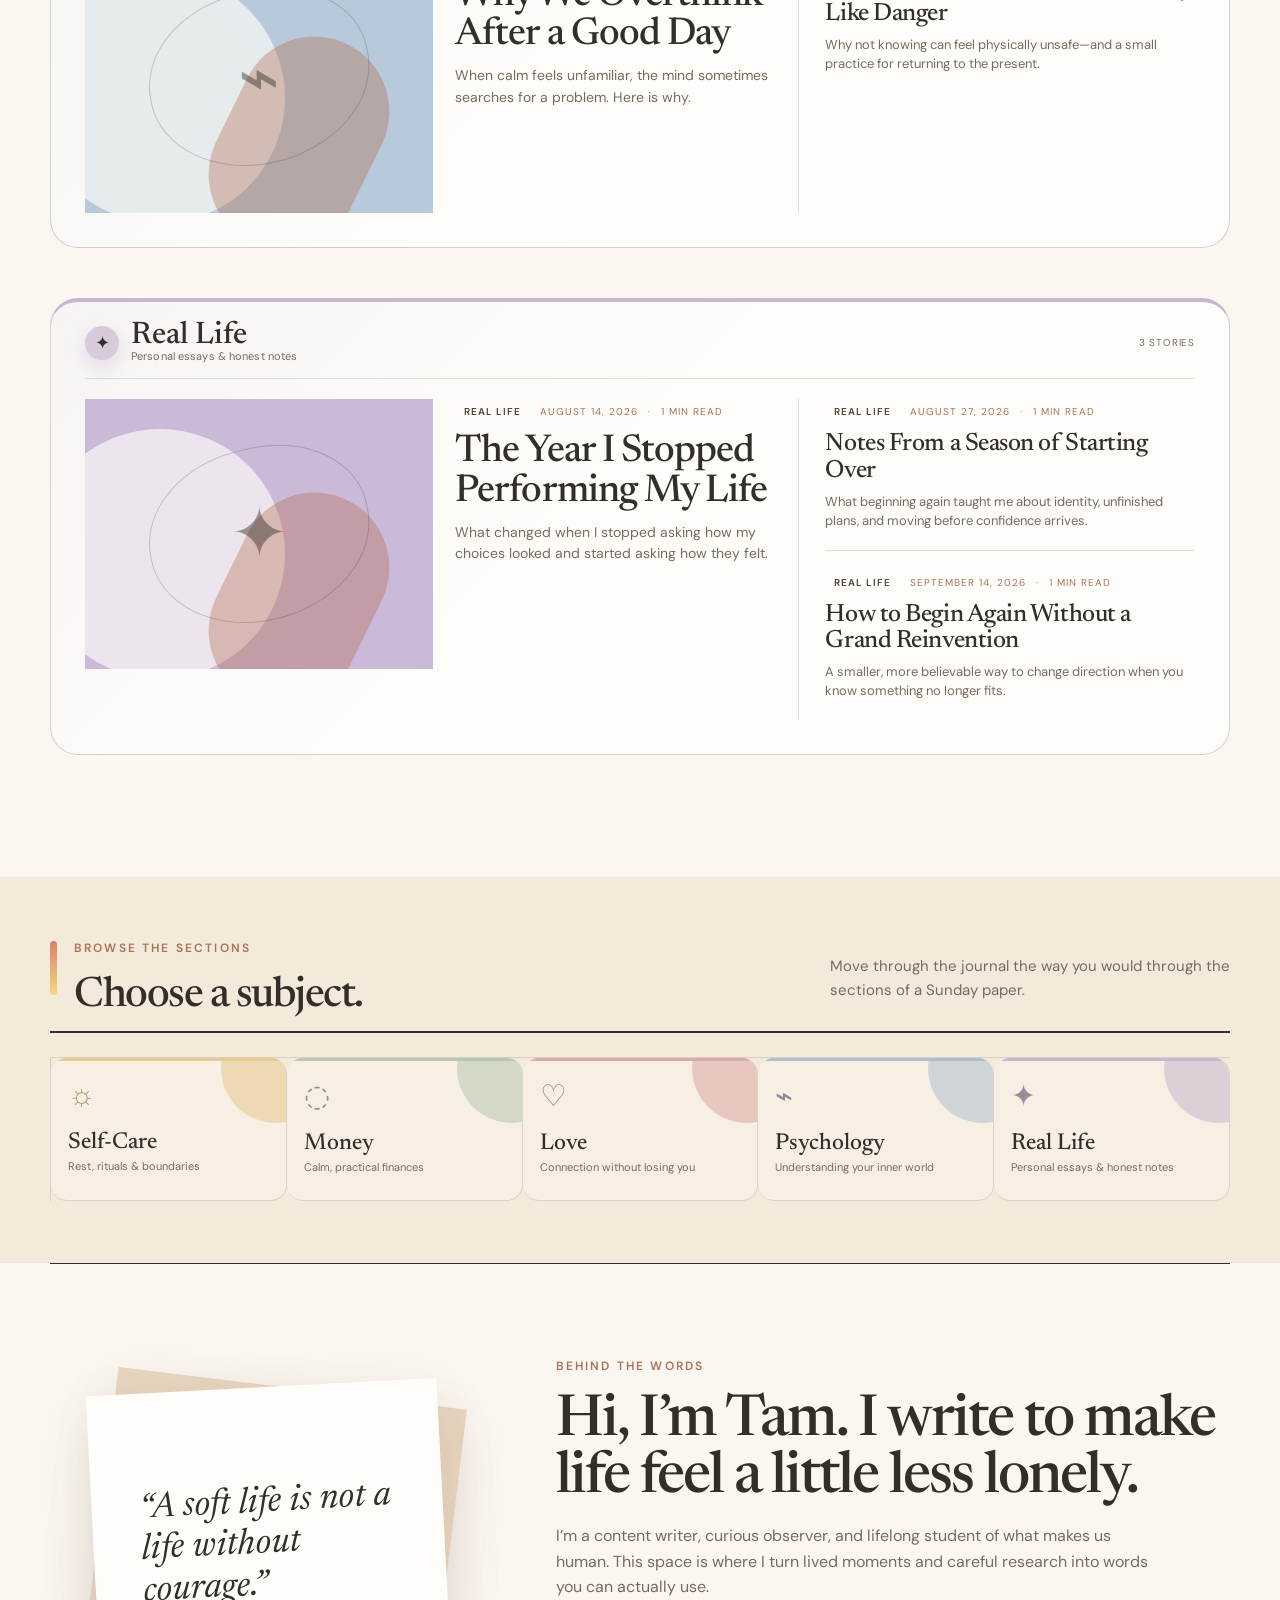
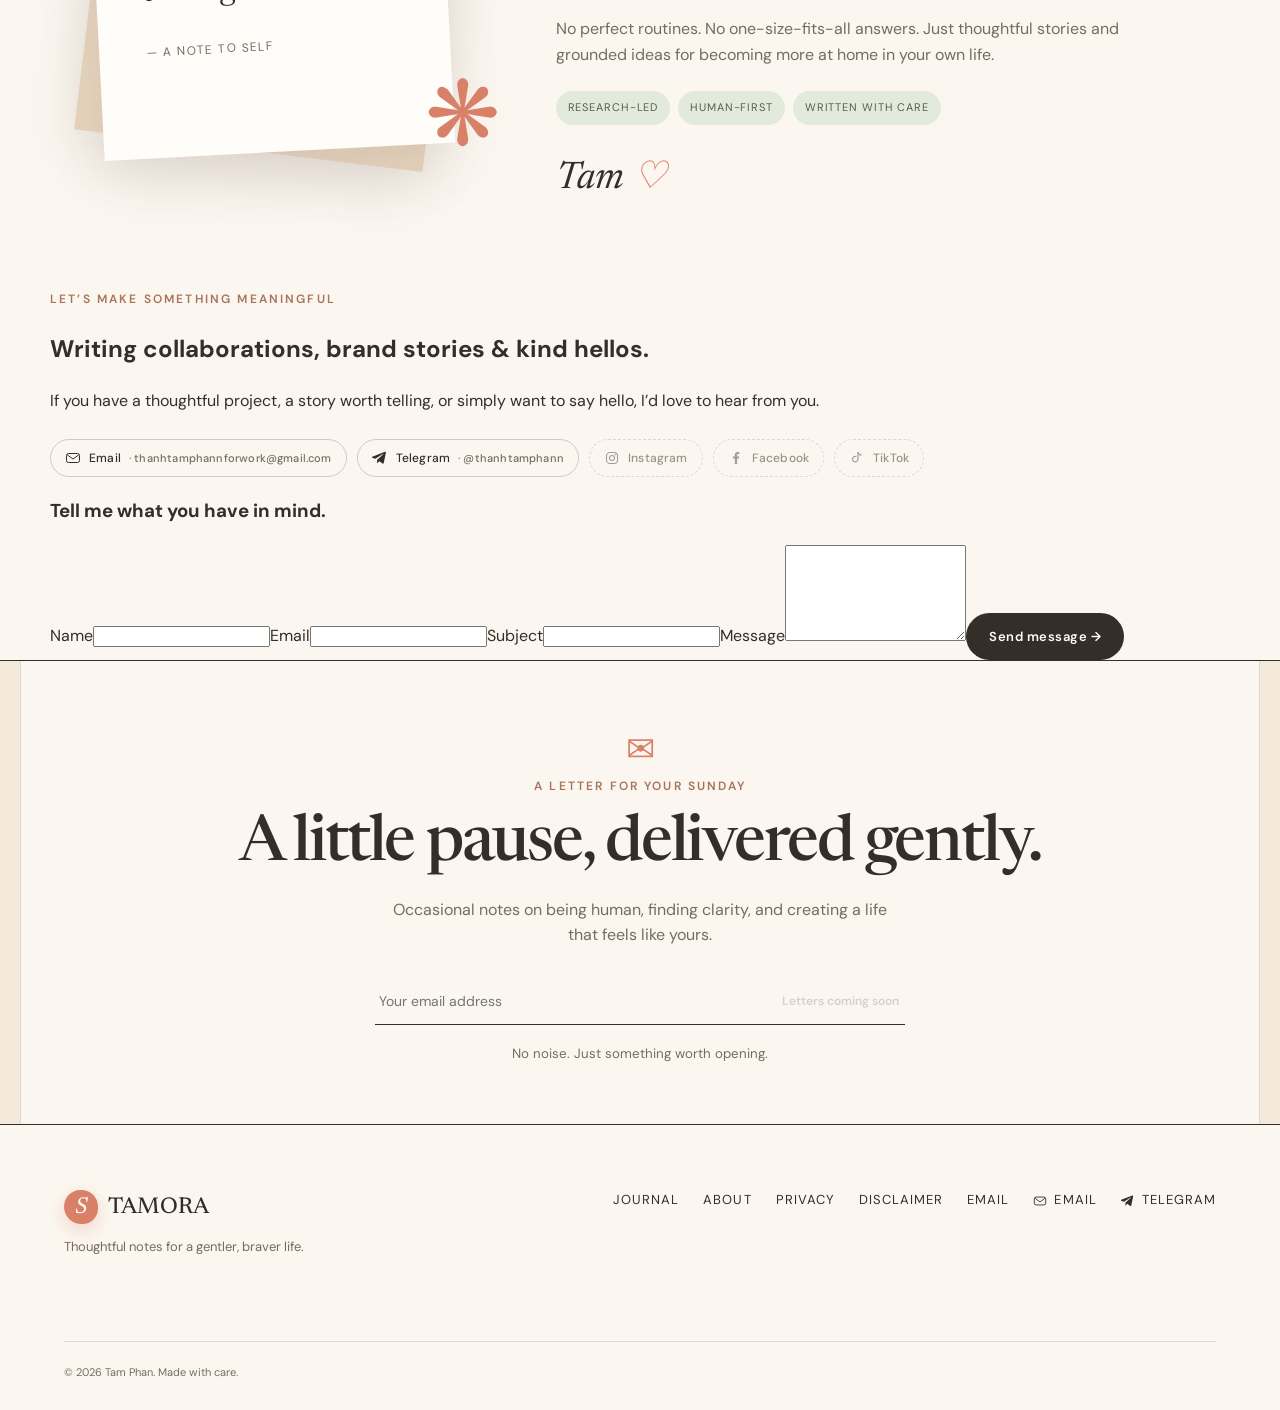
==== commit ecbc21ad: "Update homepage branding to TAMORA" ====
--- a/index.html
+++ b/index.html
@@ -3,13 +3,13 @@
   <head>
     <meta charset="UTF-8" />
     <meta name="viewport" content="width=device-width, initial-scale=1.0" />
-    <meta name="description" content="Softly, Tam — thoughtful notes on self-care, money, love, psychology, and becoming." />
-    <meta property="og:title" content="Softly, Tam — Notes for a gentler life" />
+    <meta name="description" content="TAMORA — thoughtful notes on self-care, money, love, psychology, and becoming." />
+    <meta property="og:title" content="TAMORA — Notes for a gentler life" />
     <meta property="og:description" content="Thoughtful writing about self-care, money, love, psychology, and becoming." />
     <meta property="og:type" content="website" />
     <meta name="theme-color" content="#fbf7f0" />
     <meta http-equiv="Cache-Control" content="no-cache, no-store, must-revalidate" />
-    <title>Softly, Tam — Notes for a gentler life</title>
+    <title>TAMORA — Notes for a gentler life</title>
     <link rel="icon" href="assets/site-icon.svg" />
     <link rel="preconnect" href="https://fonts.googleapis.com" />
     <link rel="preconnect" href="https://fonts.gstatic.com" crossorigin />
@@ -20,11 +20,11 @@
     <link rel="stylesheet" href="branding-sync.css?v=8" />
     <link rel="stylesheet" href="theme-motion.css?v=2" />
     <link rel="stylesheet" href="responsive-polish.css?v=1" />
-    <script src="app-cms.js?v=1" defer></script>
+    <script src="app-cms.js?v=2" defer></script>
     <script src="editorial-upgrades.js?v=1" defer></script>
     <script src="topic-colors.js?v=1" defer></script>
-    <script src="site-sync.js?v=5" defer></script>
-    <script src="control-center.js?v=1" defer></script>
+    <script src="site-sync.js?v=6" defer></script>
+    <script src="control-center.js?v=2" defer></script>
     <script src="theme-motion.js?v=3" defer></script>
   </head>
   <body>
@@ -35,7 +35,7 @@
         <span class="utility-note">Independent notes on modern life</span>
         <div class="utility-links"><a href="#letters">Letters</a><a href="#contact">Contact</a></div>
       </div>
-      <div class="masthead-row"><a class="brand" href="#top" aria-label="Softly, Tam home"><span class="brand-mark">S</span><span data-site-name>Softly, Tam</span></a></div>
+      <div class="masthead-row"><a class="brand" href="#top" aria-label="TAMORA home"><span class="brand-mark">T</span><span data-site-name>TAMORA</span></a></div>
       <nav id="site-nav" aria-label="Main navigation"><a href="#journal">Journal</a><a href="#topics">Topics</a><a href="#about">About</a><a href="#contact">Contact</a><a href="#letters">Letters</a></nav>
     </header>
     <main id="top">
@@ -49,7 +49,7 @@
       <section class="newsletter" id="letters"><div class="newsletter-inner reveal"><span class="mail-icon">✉</span><p class="eyebrow">A letter for your Sunday</p><h2 data-newsletter-title>A little pause,<br /><em>delivered gently.</em></h2><p data-newsletter-text>Occasional notes on being human, finding clarity, and creating a life that feels like yours.</p><form id="newsletter-form"><label class="sr-only" for="email">Email address</label><input id="email" type="email" placeholder="Your email address" required /><button type="submit">Join the letters →</button></form><small>No noise. Just something worth opening.</small></div></section>
       <section class="disclaimer section-shell" id="disclaimer"><p><strong>A gentle note:</strong> Articles about money and psychology are shared for education and personal reflection only. They are not financial, medical, or mental-health advice.</p></section>
     </main>
-    <footer class="site-footer"><div><a class="brand" href="#top"><span class="brand-mark">S</span><span data-site-name>Softly, Tam</span></a><p data-footer-tagline>Thoughtful notes for a gentler, braver life.</p></div><div class="footer-links"><a href="#journal">Journal</a><a href="#about">About</a><a href="privacy.html">Privacy</a><a href="#disclaimer">Disclaimer</a><a data-contact-email href="#">Email</a></div><p class="copyright">© <span id="year"></span> <span data-author-name>Tam Phan</span>. Made with care.</p></footer>
+    <footer class="site-footer"><div><a class="brand" href="#top"><span class="brand-mark">T</span><span data-site-name>TAMORA</span></a><p data-footer-tagline>Thoughtful notes for a gentler, braver life.</p></div><div class="footer-links"><a href="#journal">Journal</a><a href="#about">About</a><a href="privacy.html">Privacy</a><a href="#disclaimer">Disclaimer</a><a data-contact-email href="#">Email</a></div><p class="copyright">© <span id="year"></span> <span data-author-name>Tam Phan</span>. Made with care.</p></footer>
     <div class="toast" role="status" aria-live="polite"></div>
     <script src="contact-enhancements.js?v=4" defer></script>
   </body>
--- a/responsive-polish.css
+++ b/responsive-polish.css
@@ -32,6 +32,17 @@
 .utility-links{align-items:center;gap:14px;white-space:nowrap}
 .theme-toggle-unified{flex:0 0 auto}
 
+/* Search + filter: categories first, search as the utility on the right. */
+.journal-tools{grid-template-columns:minmax(0,1.55fr) minmax(260px,.7fr);gap:20px;align-items:center;padding:14px 0 16px;border-top:1px solid var(--line);border-bottom:1px solid var(--line);margin-bottom:14px}
+.filter-pills{grid-column:1;grid-row:1;display:flex;align-items:center;justify-content:flex-start;gap:7px;flex-wrap:wrap}
+.search-box{grid-column:2;grid-row:1;position:relative;display:flex;align-items:center;gap:10px;min-height:42px;padding:0 14px;border:1px solid var(--line);border-radius:999px;background:color-mix(in srgb,var(--white) 72%,transparent);transition:border-color .2s ease,background-color .2s ease,box-shadow .2s ease}
+.search-box>span{font-size:18px;line-height:1;color:var(--muted);transform:translateY(-1px)}
+.search-box input{min-width:0;width:100%;height:40px;border:0!important;background:transparent!important;outline:0;color:var(--ink);font:500 13px/1 var(--sans);padding:0}
+.search-box input::placeholder{color:var(--muted);opacity:.78}
+.search-box:focus-within{border-color:color-mix(in srgb,var(--coral) 72%,var(--line));background:var(--white);box-shadow:0 0 0 3px color-mix(in srgb,var(--coral) 10%,transparent)}
+.filter-pill{min-height:36px;padding:8px 12px;border-radius:999px}
+.result-count{margin:0 0 26px;padding-top:2px;font-size:10px;letter-spacing:.09em}
+
 /* Tablet */
 @media(max-width:980px){
   .section-shell{width:min(100% - 40px,1180px)}
@@ -41,6 +52,9 @@
   .lead-story .post-art{height:335px;min-height:335px}
   .topic-grid{grid-template-columns:repeat(3,1fr)}
   .about{gap:42px}
+  .journal-tools{grid-template-columns:1fr;gap:12px}
+  .filter-pills{grid-column:1;grid-row:1;justify-content:flex-start}
+  .search-box{grid-column:1;grid-row:2;max-width:520px}
 }
 
 /* Mobile */
@@ -81,12 +95,15 @@
   .rail-story .post-art{height:auto;min-height:0;aspect-ratio:16/10}
   .rail-story h3{font-size:26px}
 
-  .journal-desk{padding-top:34px;padding-bottom:54px}
-  .journal-tools{gap:16px;margin-bottom:20px}
-  .filter-pills{gap:7px;margin-inline:-2px;padding-bottom:8px;scrollbar-width:none}
+  .journal-desk{padding-top:32px;padding-bottom:54px}
+  .journal-tools{display:flex;flex-direction:column;padding:12px 0 14px;margin-bottom:10px;gap:12px}
+  .filter-pills{order:1;display:flex;justify-content:flex-start;flex-wrap:nowrap;gap:7px;width:calc(100% + 32px);margin:0 -16px;padding:0 16px 6px;overflow-x:auto;overscroll-behavior-inline:contain;scroll-snap-type:x proximity;scrollbar-width:none}
   .filter-pills::-webkit-scrollbar{display:none}
-  .filter-pill{padding:7px 10px;font-size:9px}
-  .result-count{margin-bottom:22px}
+  .filter-pill{flex:0 0 auto;min-height:34px;padding:7px 11px;font-size:9px;scroll-snap-align:start}
+  .search-box{order:2;min-height:46px;width:100%;max-width:none;padding:0 13px;margin:0;border-radius:14px;background:var(--white)}
+  .search-box input{height:44px;font-size:14px}
+  .search-box>span{font-size:17px}
+  .result-count{text-align:left;margin:0 0 20px;font-size:9px}
 
   .journal-group{margin-bottom:40px;padding-top:14px}
   .group-heading{align-items:flex-start;gap:10px;margin-bottom:16px}
@@ -135,4 +152,5 @@
   .topic-grid{grid-template-columns:1fr}
   .topic-card{min-height:auto}
   .contact-card{padding:18px}
+  .filter-pills{width:calc(100% + 26px);margin-inline:-13px;padding-inline:13px}
 }
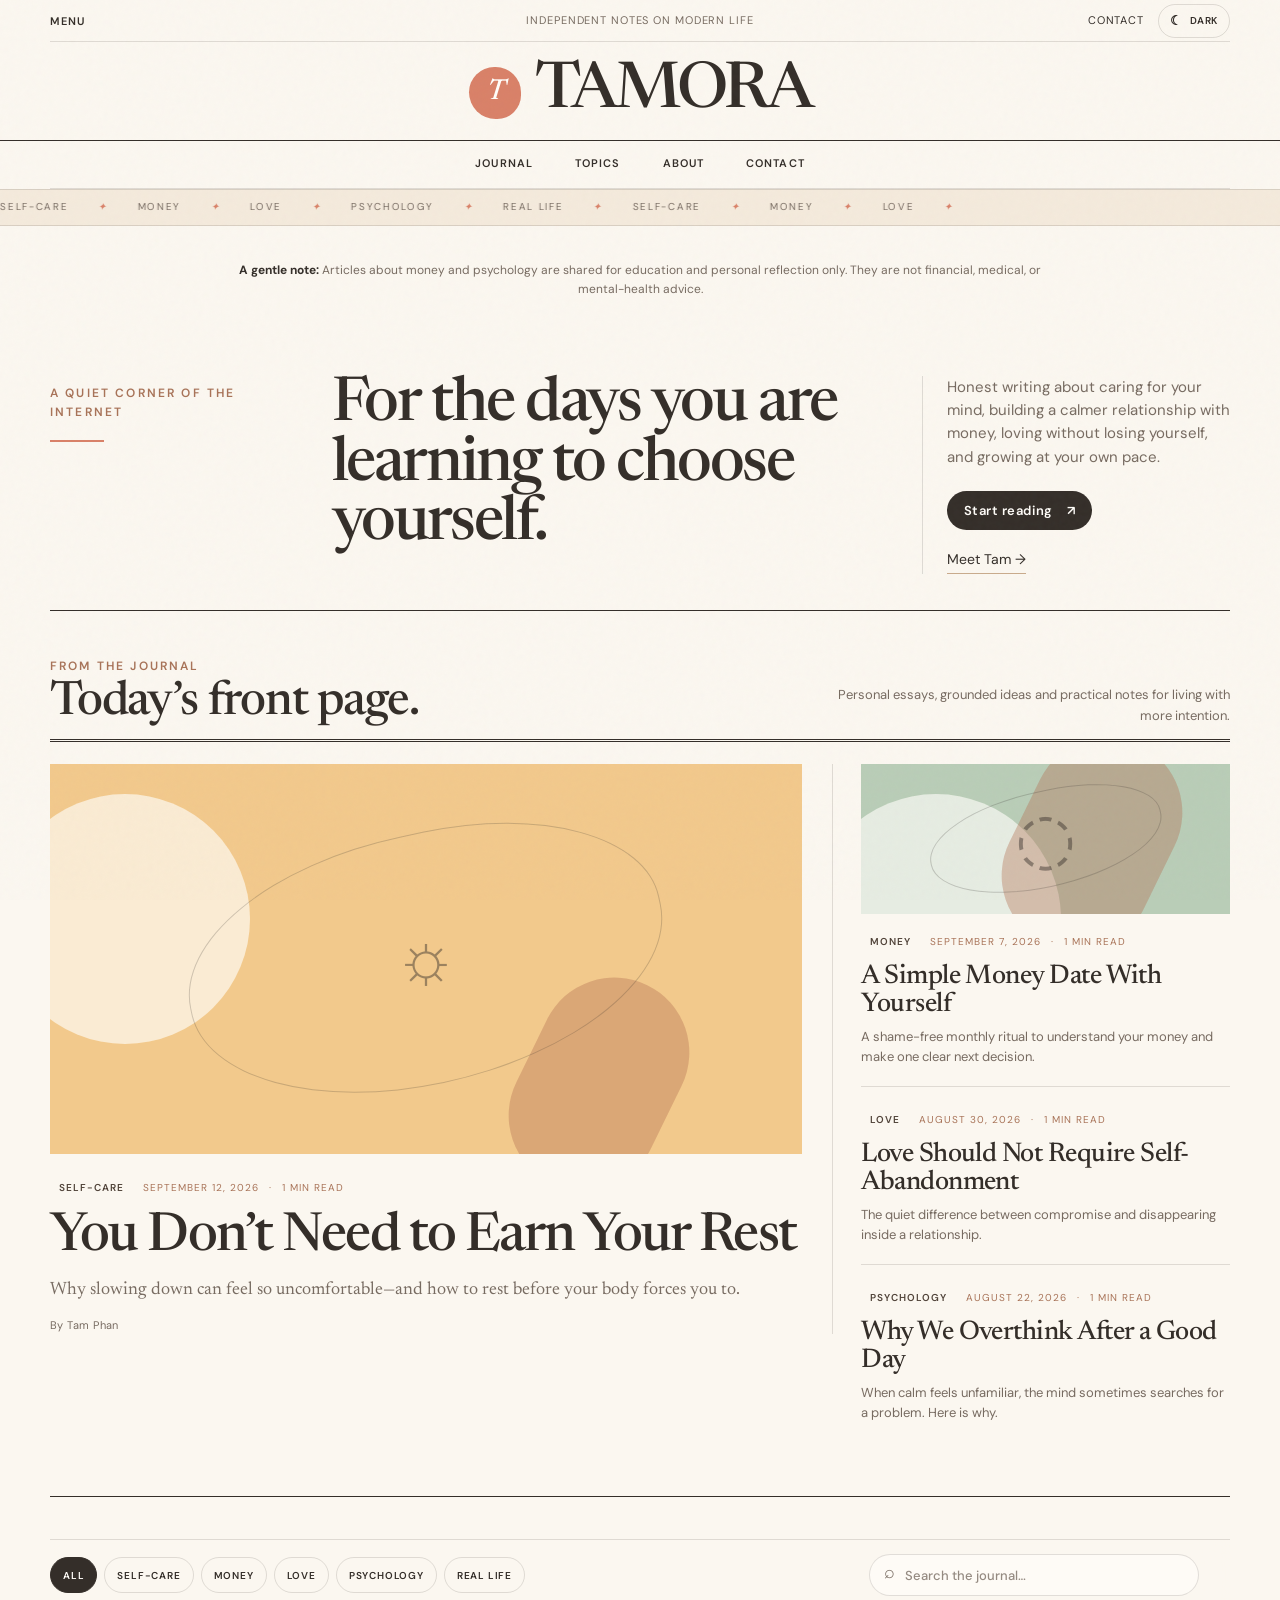
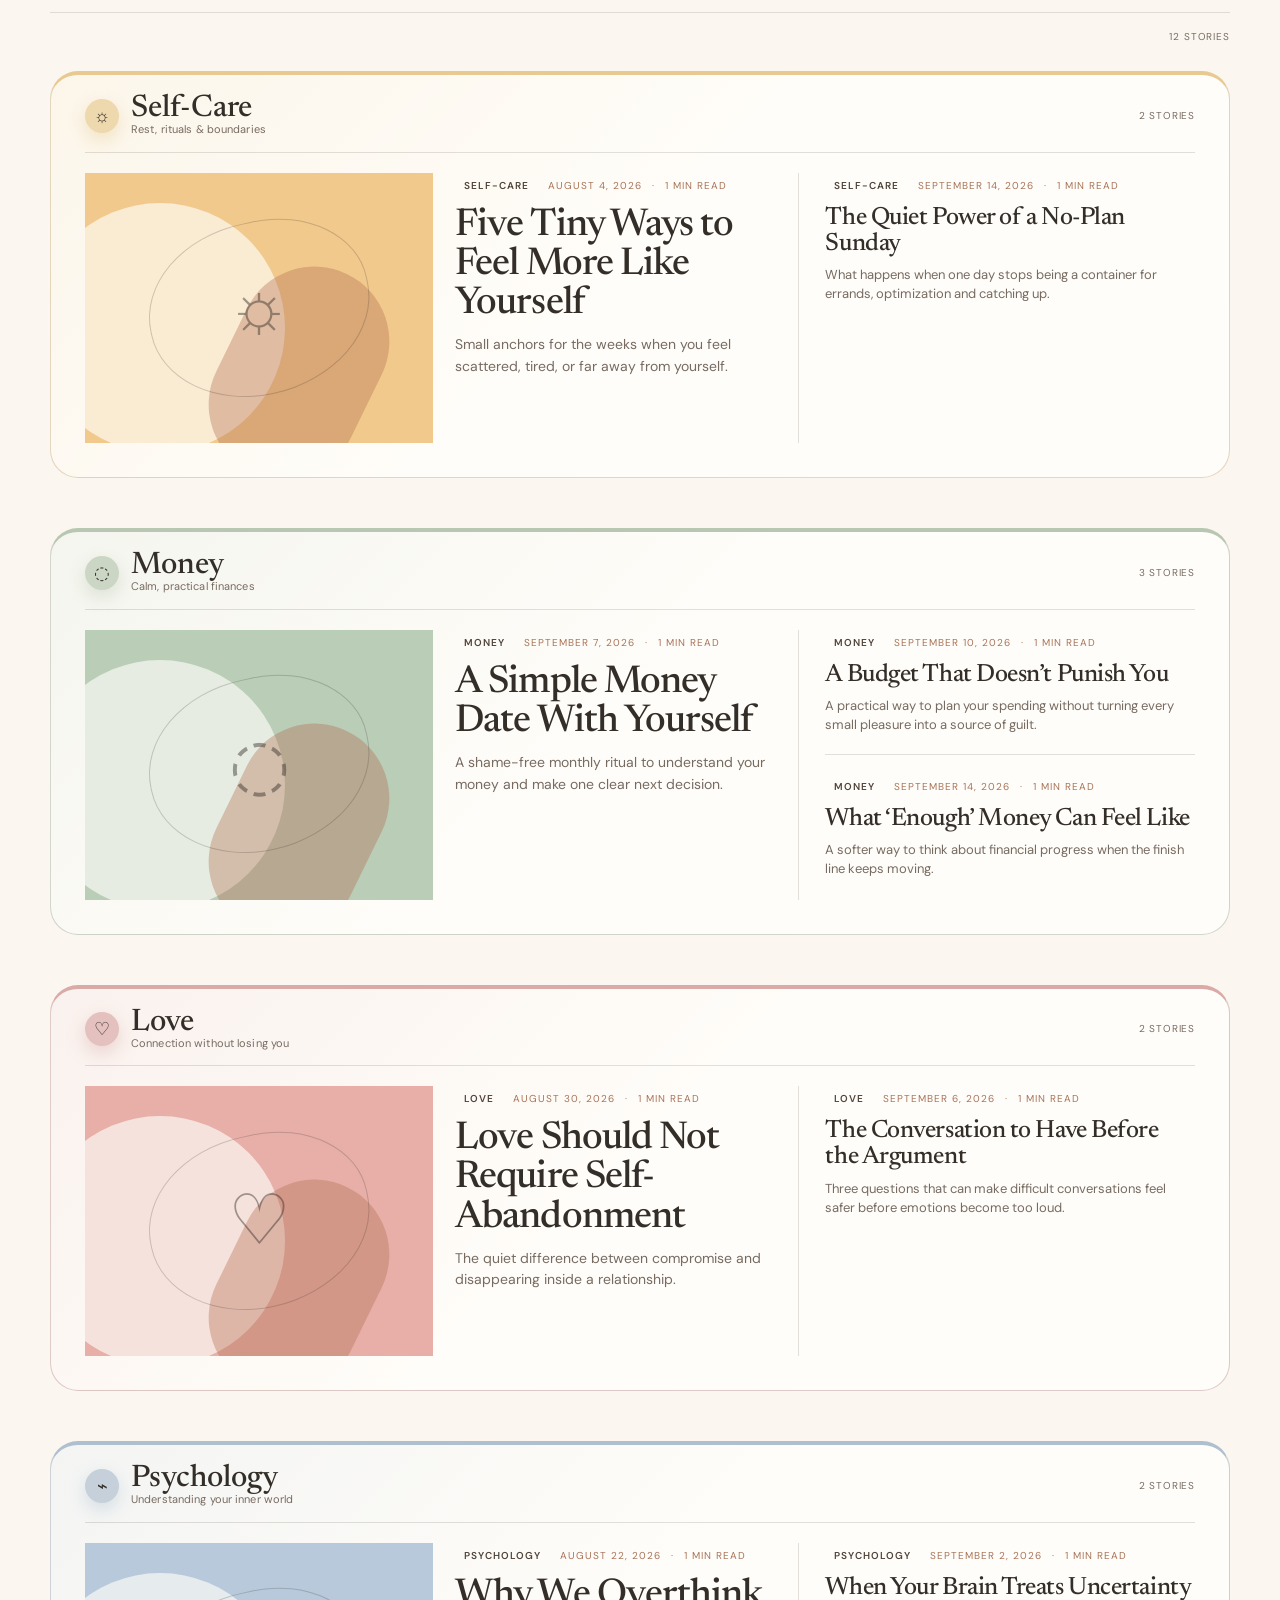
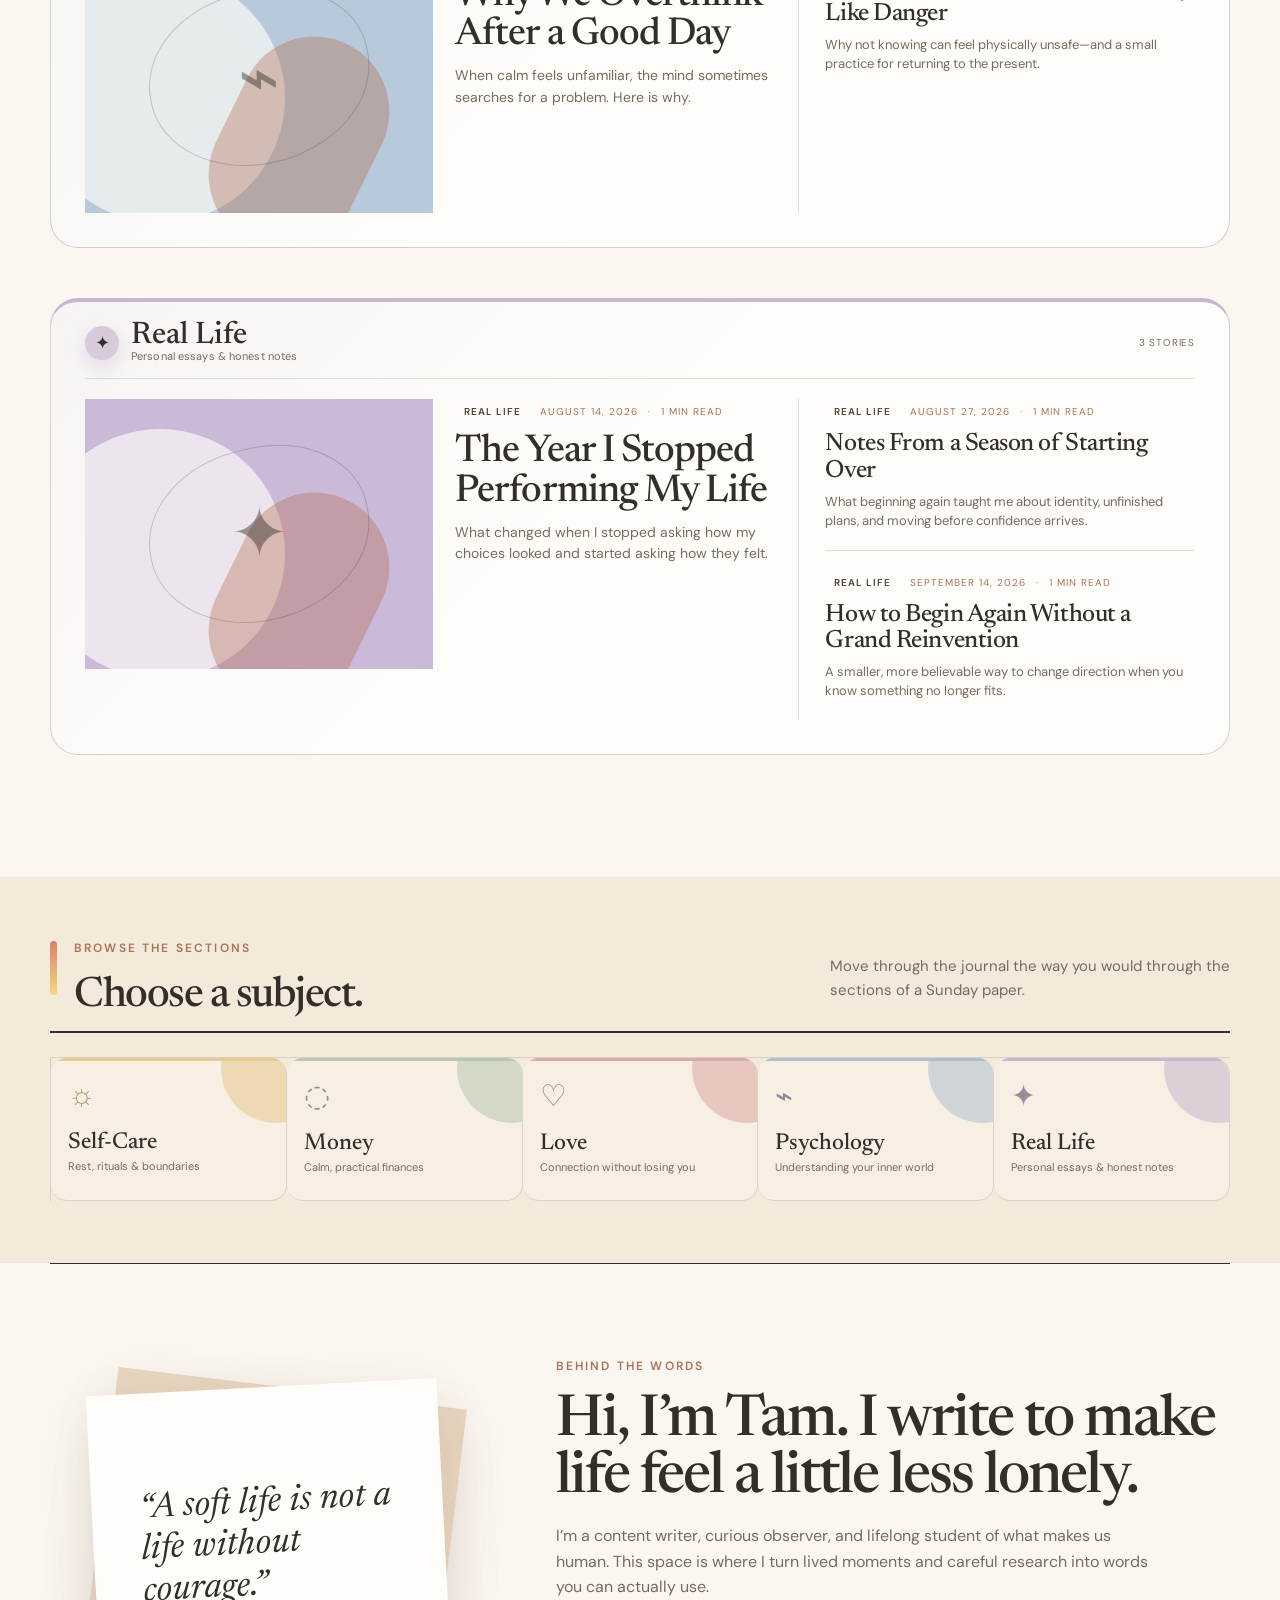
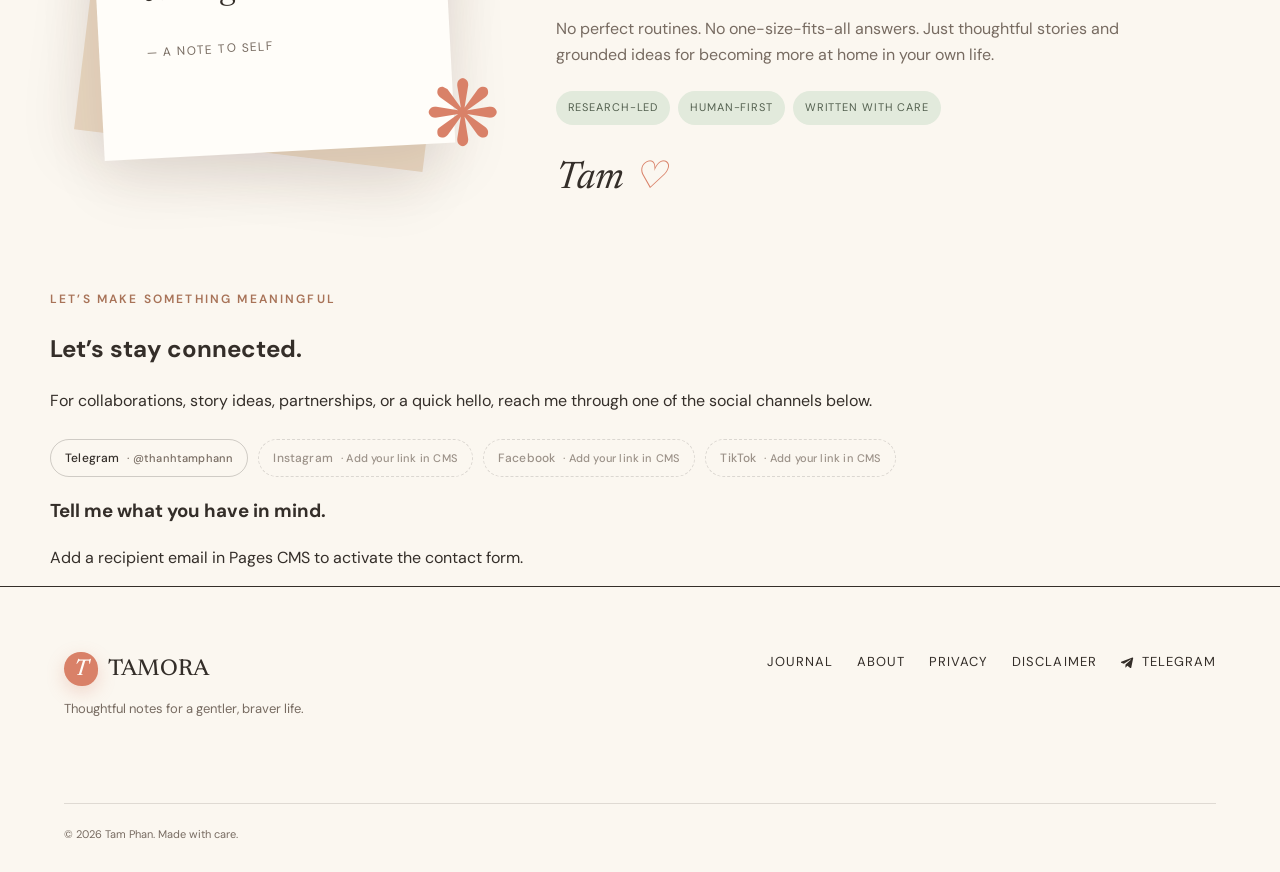
==== commit 12e6712a: "Clean homepage newsletter and enable analytics" ====
--- a/index.html
+++ b/index.html
@@ -7,6 +7,8 @@
     <meta property="og:title" content="TAMORA — Notes for a gentler life" />
     <meta property="og:description" content="Thoughtful writing about self-care, money, love, psychology, and becoming." />
     <meta property="og:type" content="website" />
+    <meta property="og:url" content="https://thanhtamphann.github.io/tamora/" />
+    <link rel="canonical" href="https://thanhtamphann.github.io/tamora/" />
     <meta name="theme-color" content="#fbf7f0" />
     <meta http-equiv="Cache-Control" content="no-cache, no-store, must-revalidate" />
     <title>TAMORA — Notes for a gentler life</title>
@@ -26,6 +28,7 @@
     <script src="site-sync.js?v=6" defer></script>
     <script src="control-center.js?v=2" defer></script>
     <script src="theme-motion.js?v=3" defer></script>
+    <script src="analytics.js?v=1" defer></script>
   </head>
   <body>
     <div class="grain" aria-hidden="true"></div>
@@ -33,10 +36,10 @@
       <div class="utility-row section-shell">
         <button class="menu-toggle" aria-expanded="false" aria-controls="site-nav">Menu</button>
         <span class="utility-note">Independent notes on modern life</span>
-        <div class="utility-links"><a href="#letters">Letters</a><a href="#contact">Contact</a></div>
+        <div class="utility-links"><a href="#contact">Contact</a></div>
       </div>
       <div class="masthead-row"><a class="brand" href="#top" aria-label="TAMORA home"><span class="brand-mark">T</span><span data-site-name>TAMORA</span></a></div>
-      <nav id="site-nav" aria-label="Main navigation"><a href="#journal">Journal</a><a href="#topics">Topics</a><a href="#about">About</a><a href="#contact">Contact</a><a href="#letters">Letters</a></nav>
+      <nav id="site-nav" aria-label="Main navigation"><a href="#journal">Journal</a><a href="#topics">Topics</a><a href="#about">About</a><a href="#contact">Contact</a></nav>
     </header>
     <main id="top">
       <section class="editorial-intro section-shell"><div class="intro-kicker reveal"><p class="eyebrow" data-hero-eyebrow>A quiet corner of the internet</p></div><h1 class="reveal" data-hero-title>For the days you are learning to choose yourself.</h1><div class="intro-deck reveal"><p class="hero-intro" data-hero-intro>Honest writing about caring for your mind, building a calmer relationship with money, loving without losing yourself, and growing at your own pace.</p><div class="hero-actions"><a class="button primary" href="#journal">Start reading <span>↗</span></a><a class="text-link" href="#about">Meet Tam <span>→</span></a></div></div></section>
@@ -45,12 +48,10 @@
       <section class="journal-desk section-shell" aria-label="All journal stories"><div class="journal-tools reveal"><label class="search-box"><span>⌕</span><input id="post-search" type="search" placeholder="Search the journal…" aria-label="Search journal posts" /></label><div class="filter-pills" id="filter-pills" aria-label="Filter articles by topic"></div></div><p class="result-count" id="result-count" aria-live="polite"></p><div id="topic-sections"></div><p class="empty-state" id="empty-state" hidden>No stories found. Try another word or topic.</p></section>
       <section class="topics" id="topics"><div class="section-shell"><div class="section-heading reveal"><div><p class="eyebrow">Browse the sections</p><h2>Choose a subject.</h2></div><p>Move through the journal the way you would through the sections of a Sunday paper.</p></div><div class="topic-grid" id="topic-grid"></div></div></section>
       <section class="about section-shell" id="about"><div class="about-art reveal"><div class="paper paper-back"></div><div class="paper paper-front"><p>“A soft life is not a life without courage.”</p><span>— a note to self</span></div><span class="flower">❋</span><img data-profile-image alt="Portrait of Tam" hidden /><div class="portrait-placeholder" hidden><span>Your photo</span><small>Add it in Pages CMS</small></div></div><div class="about-copy reveal"><p class="eyebrow">Behind the words</p><h2 data-about-title>Hi, I’m Tam.<br /><em>I write to make life feel a little less lonely.</em></h2><div data-about-body><p>I’m a content writer, curious observer, and lifelong student of what makes us human. This space is where I turn lived moments and careful research into words you can actually use.</p><p>No perfect routines. No one-size-fits-all answers. Just thoughtful stories and grounded ideas for becoming more at home in your own life.</p></div><div class="about-values"><span>Research-led</span><span>Human-first</span><span>Written with care</span></div><div class="signature">Tam <span>♡</span></div></div></section>
-      <section class="contact-strip" id="contact"><div class="section-shell contact-inner reveal"><div><p class="eyebrow">Let’s make something meaningful</p><h2>Writing collaborations,<br /><em>brand stories & kind hellos.</em></h2></div><div><p data-contact-text>If you have a thoughtful project, a story worth telling, or simply want to say hello, I’d love to hear from you.</p><a class="button primary contact-button" data-contact-email href="#">Write to Tam →</a></div></div></section>
-      <section class="newsletter" id="letters"><div class="newsletter-inner reveal"><span class="mail-icon">✉</span><p class="eyebrow">A letter for your Sunday</p><h2 data-newsletter-title>A little pause,<br /><em>delivered gently.</em></h2><p data-newsletter-text>Occasional notes on being human, finding clarity, and creating a life that feels like yours.</p><form id="newsletter-form"><label class="sr-only" for="email">Email address</label><input id="email" type="email" placeholder="Your email address" required /><button type="submit">Join the letters →</button></form><small>No noise. Just something worth opening.</small></div></section>
+      <section class="contact-strip" id="contact"><div class="section-shell contact-inner reveal"><div><p class="eyebrow">Let’s stay connected</p><h2>Ideas, collaborations<br /><em>& kind hellos.</em></h2></div><div><p data-contact-text>For collaborations, story ideas, partnerships, or a quick hello, reach me through one of the social channels below.</p></div></div></section>
       <section class="disclaimer section-shell" id="disclaimer"><p><strong>A gentle note:</strong> Articles about money and psychology are shared for education and personal reflection only. They are not financial, medical, or mental-health advice.</p></section>
     </main>
-    <footer class="site-footer"><div><a class="brand" href="#top"><span class="brand-mark">T</span><span data-site-name>TAMORA</span></a><p data-footer-tagline>Thoughtful notes for a gentler, braver life.</p></div><div class="footer-links"><a href="#journal">Journal</a><a href="#about">About</a><a href="privacy.html">Privacy</a><a href="#disclaimer">Disclaimer</a><a data-contact-email href="#">Email</a></div><p class="copyright">© <span id="year"></span> <span data-author-name>Tam Phan</span>. Made with care.</p></footer>
+    <footer class="site-footer"><div><a class="brand" href="#top"><span class="brand-mark">T</span><span data-site-name>TAMORA</span></a><p data-footer-tagline>Thoughtful notes for a gentler, braver life.</p></div><div class="footer-links"><a href="#journal">Journal</a><a href="#about">About</a><a href="privacy.html">Privacy</a><a href="#disclaimer">Disclaimer</a></div><p class="copyright">© <span id="year"></span> <span data-author-name>Tam Phan</span>. Made with care.</p></footer>
     <div class="toast" role="status" aria-live="polite"></div>
-    <script src="contact-enhancements.js?v=4" defer></script>
   </body>
 </html>
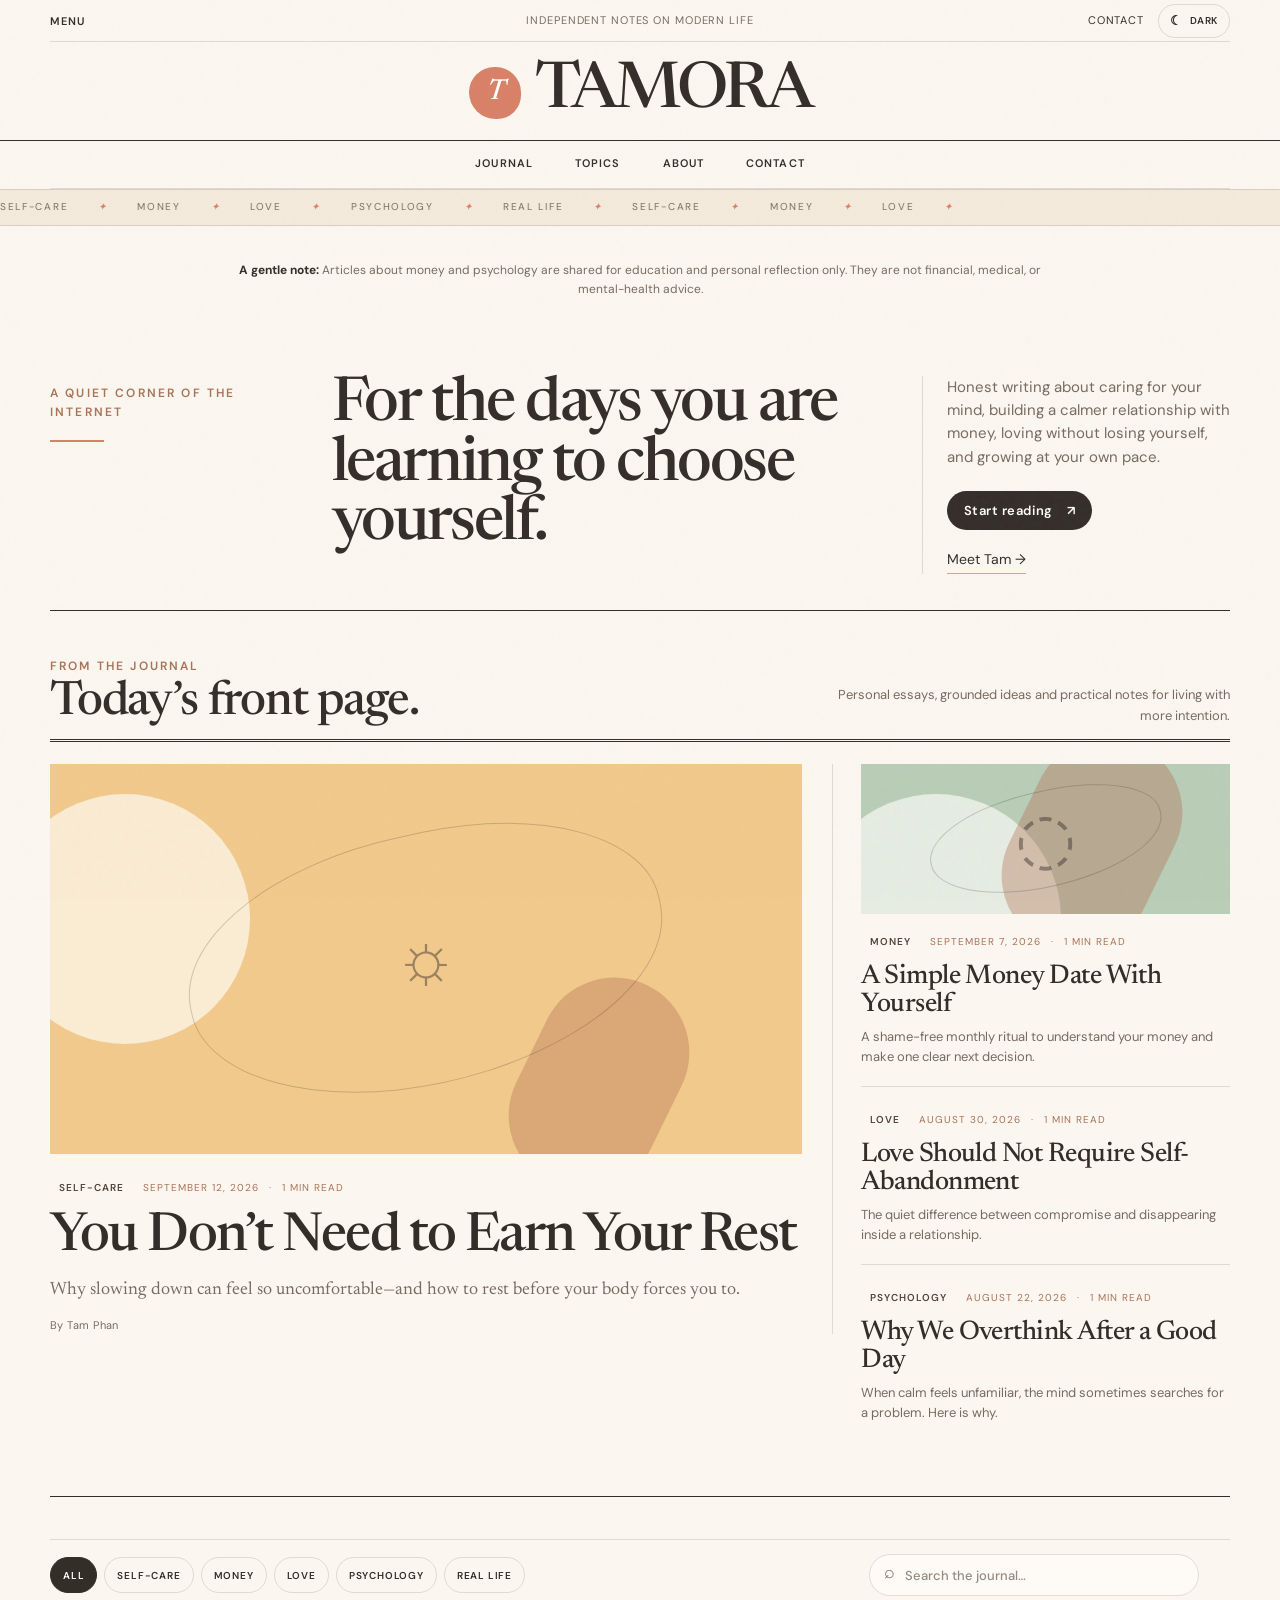
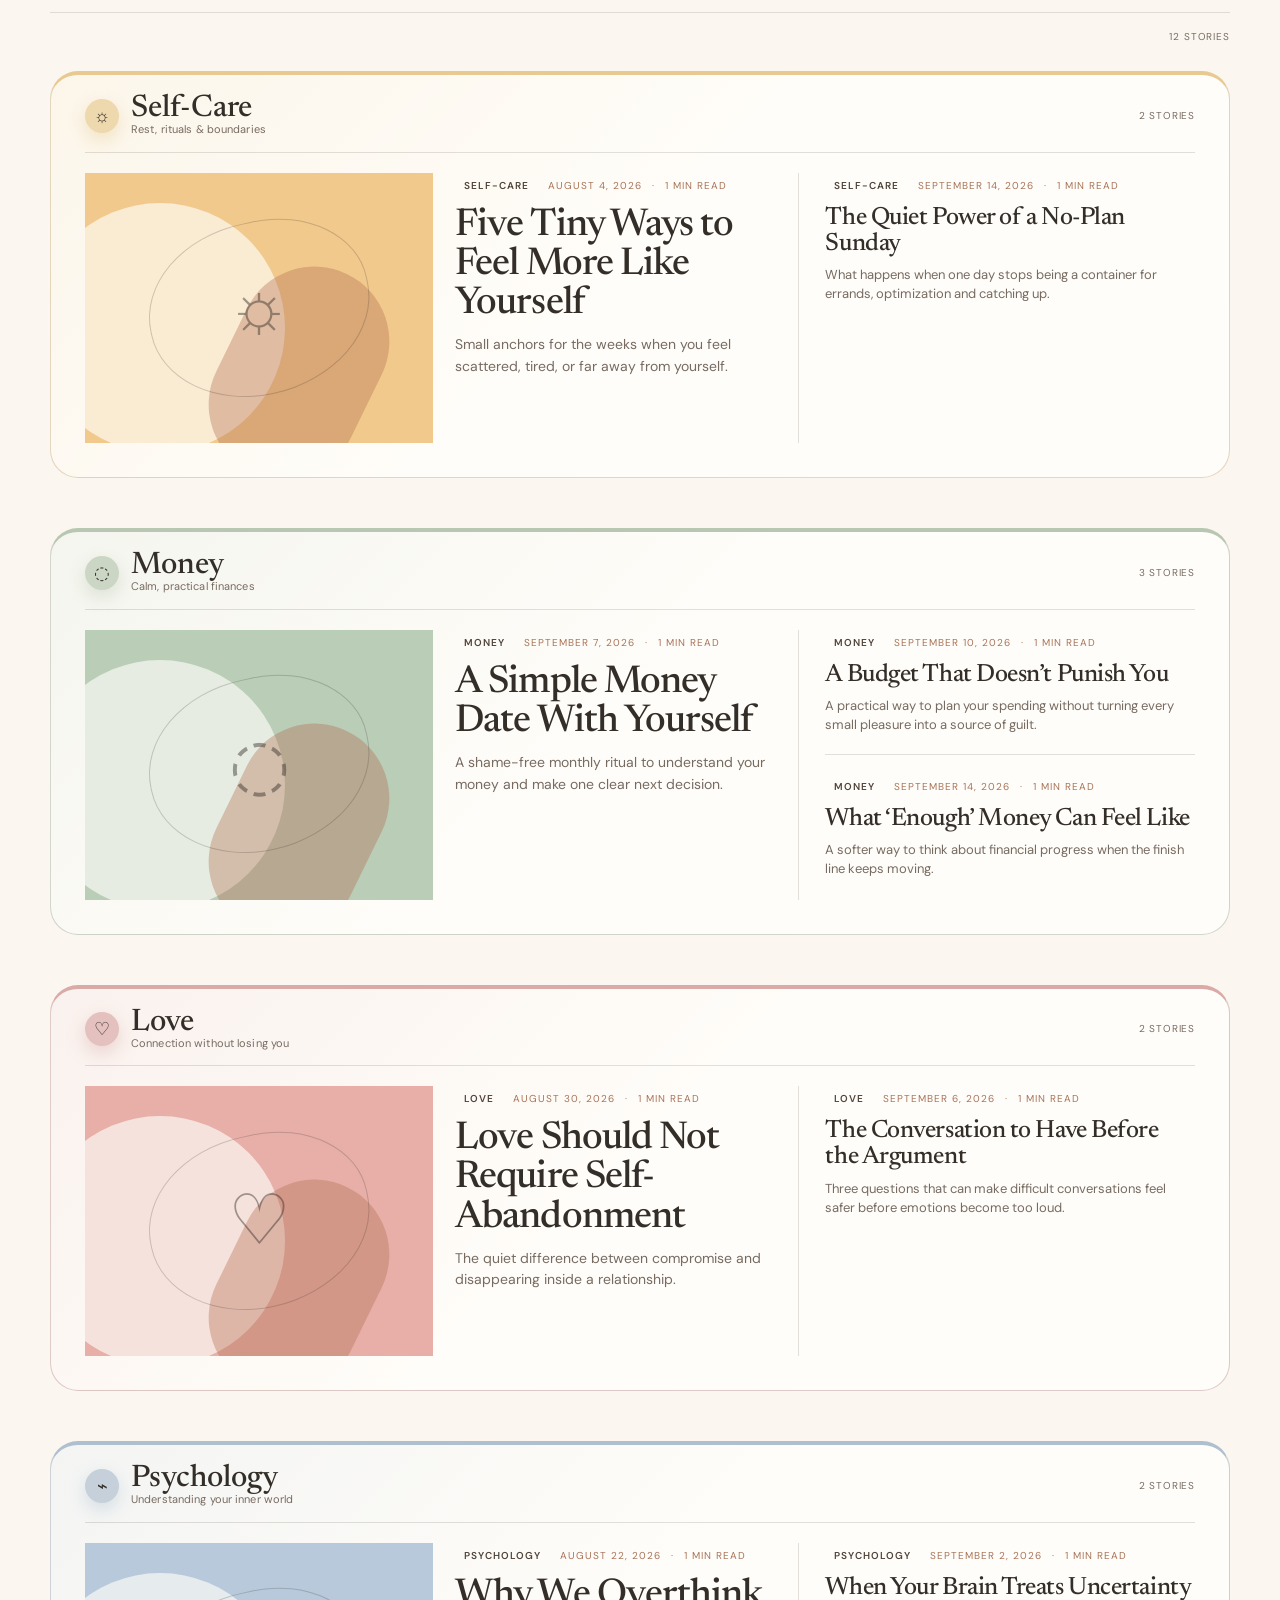
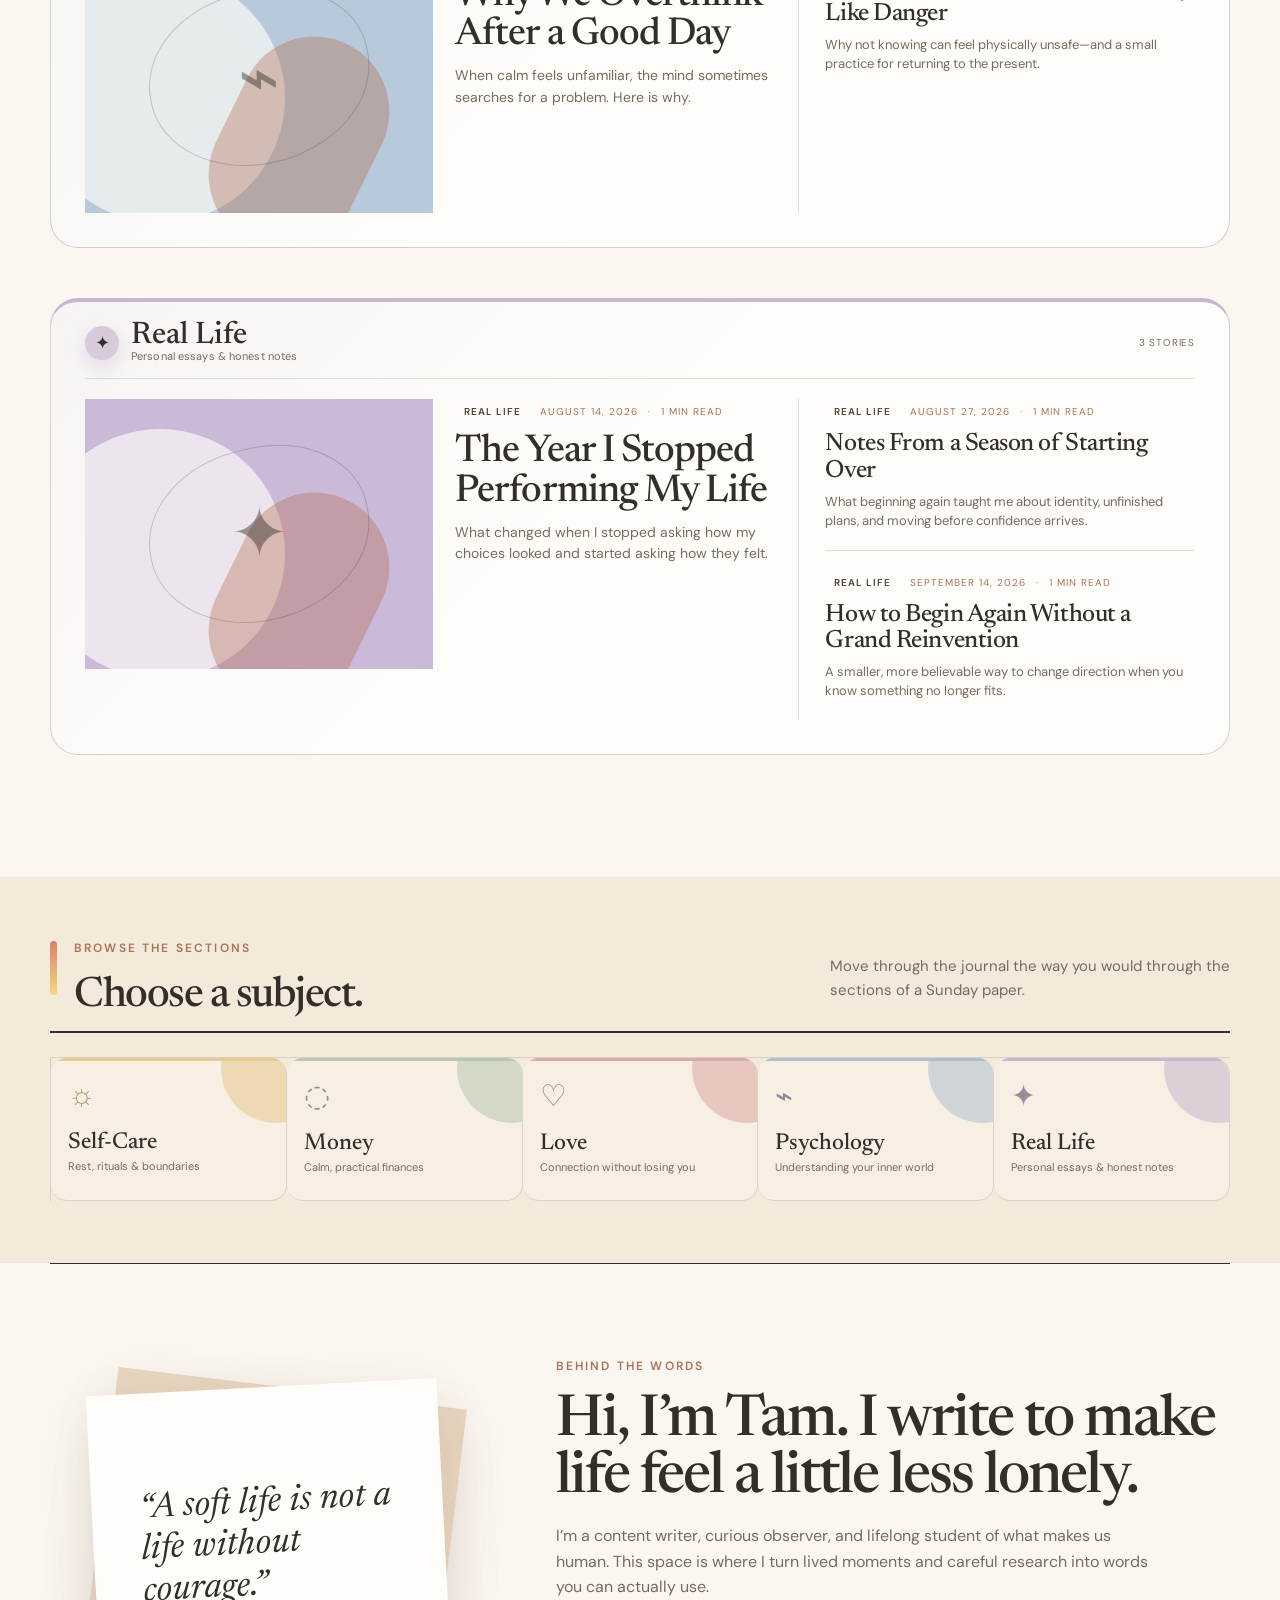
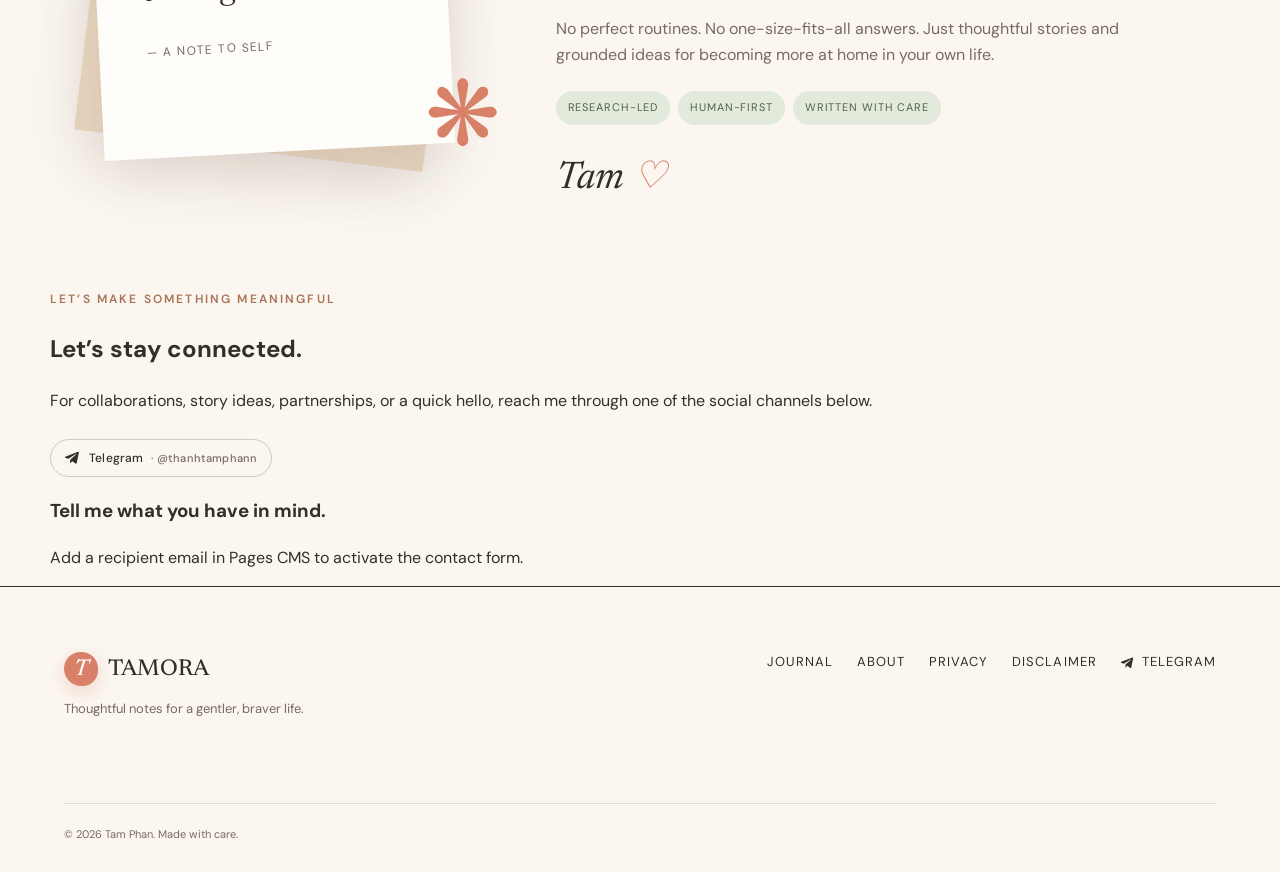
==== commit 10df1516: "Load TAMORA cleanup styles" ====
--- a/index.html
+++ b/index.html
@@ -22,6 +22,7 @@
     <link rel="stylesheet" href="branding-sync.css?v=8" />
     <link rel="stylesheet" href="theme-motion.css?v=2" />
     <link rel="stylesheet" href="responsive-polish.css?v=1" />
+    <link rel="stylesheet" href="cleanup.css?v=1" />
     <script src="app-cms.js?v=2" defer></script>
     <script src="editorial-upgrades.js?v=1" defer></script>
     <script src="topic-colors.js?v=1" defer></script>
--- a/cleanup.css
+++ b/cleanup.css
@@ -0,0 +1 @@
+.contact-channel-chip.is-placeholder{display:none!important}.dynamic-contact-channels:empty{display:none!important}
